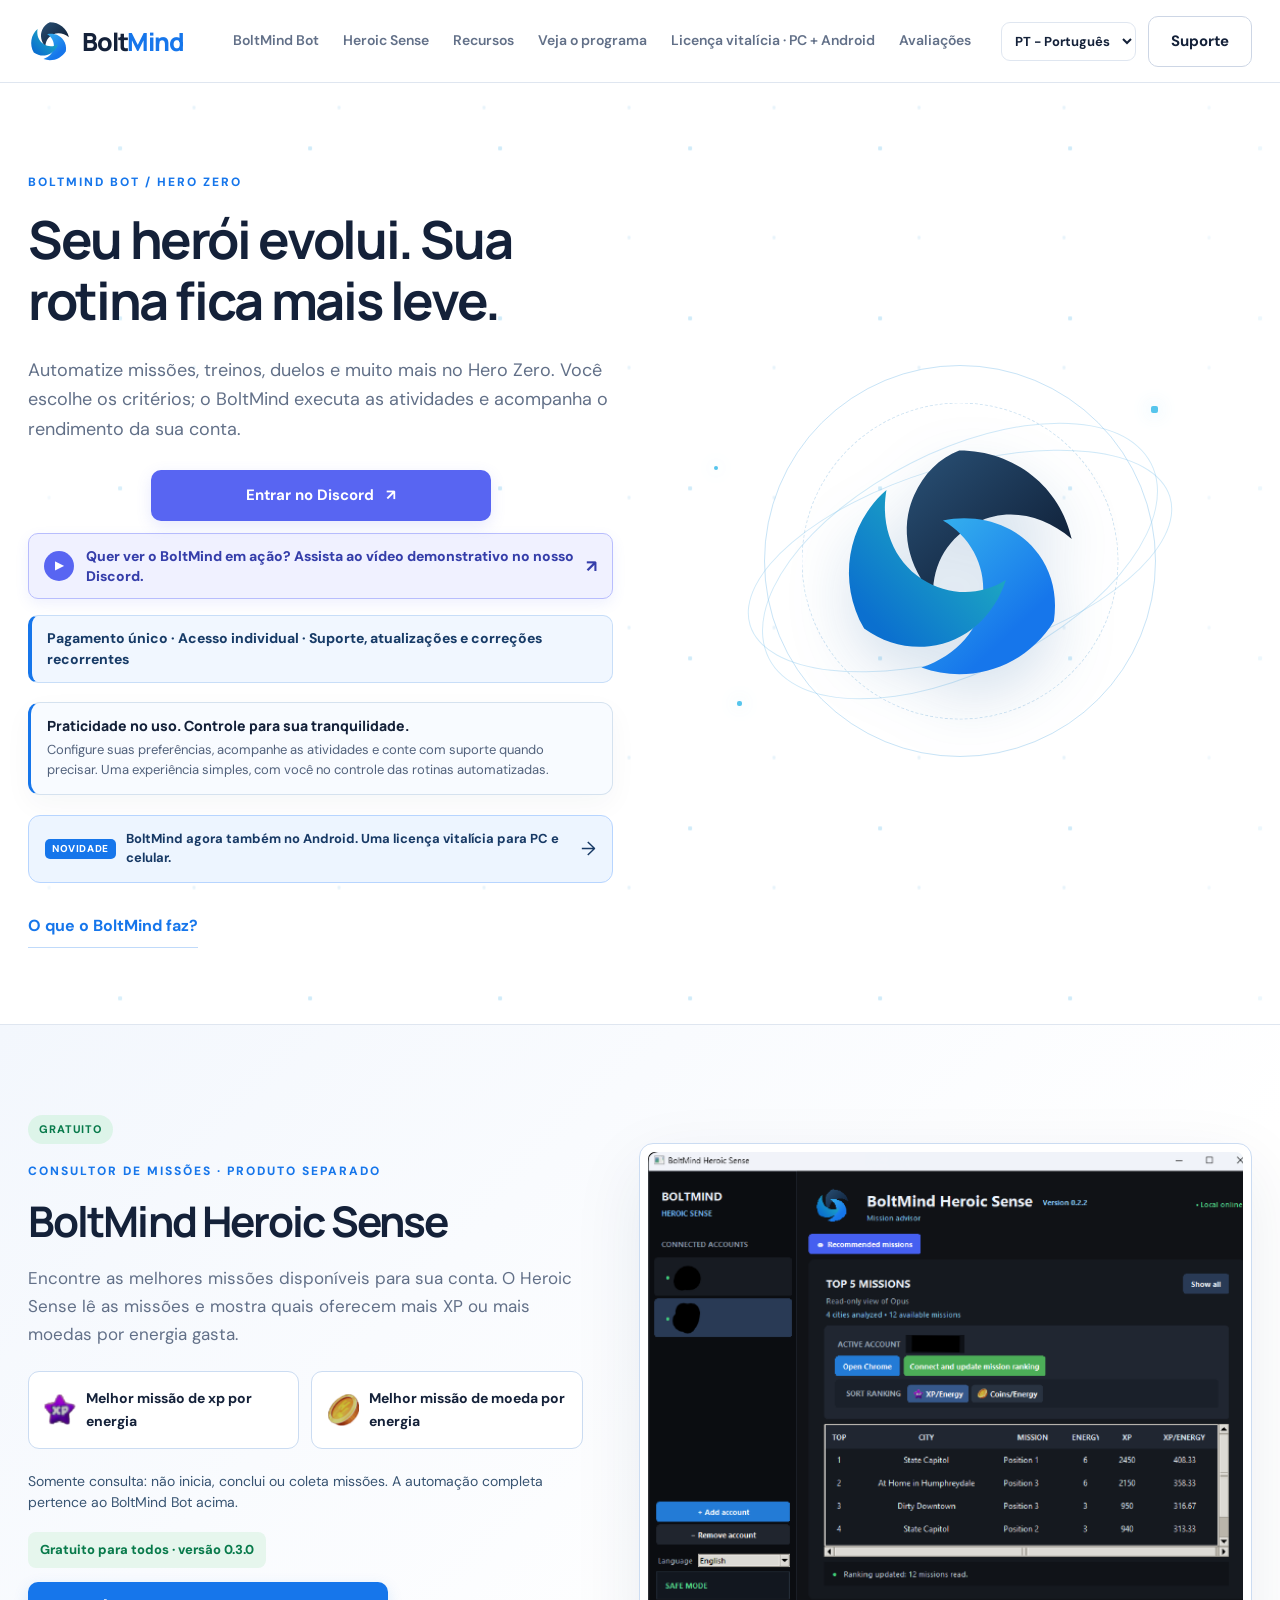
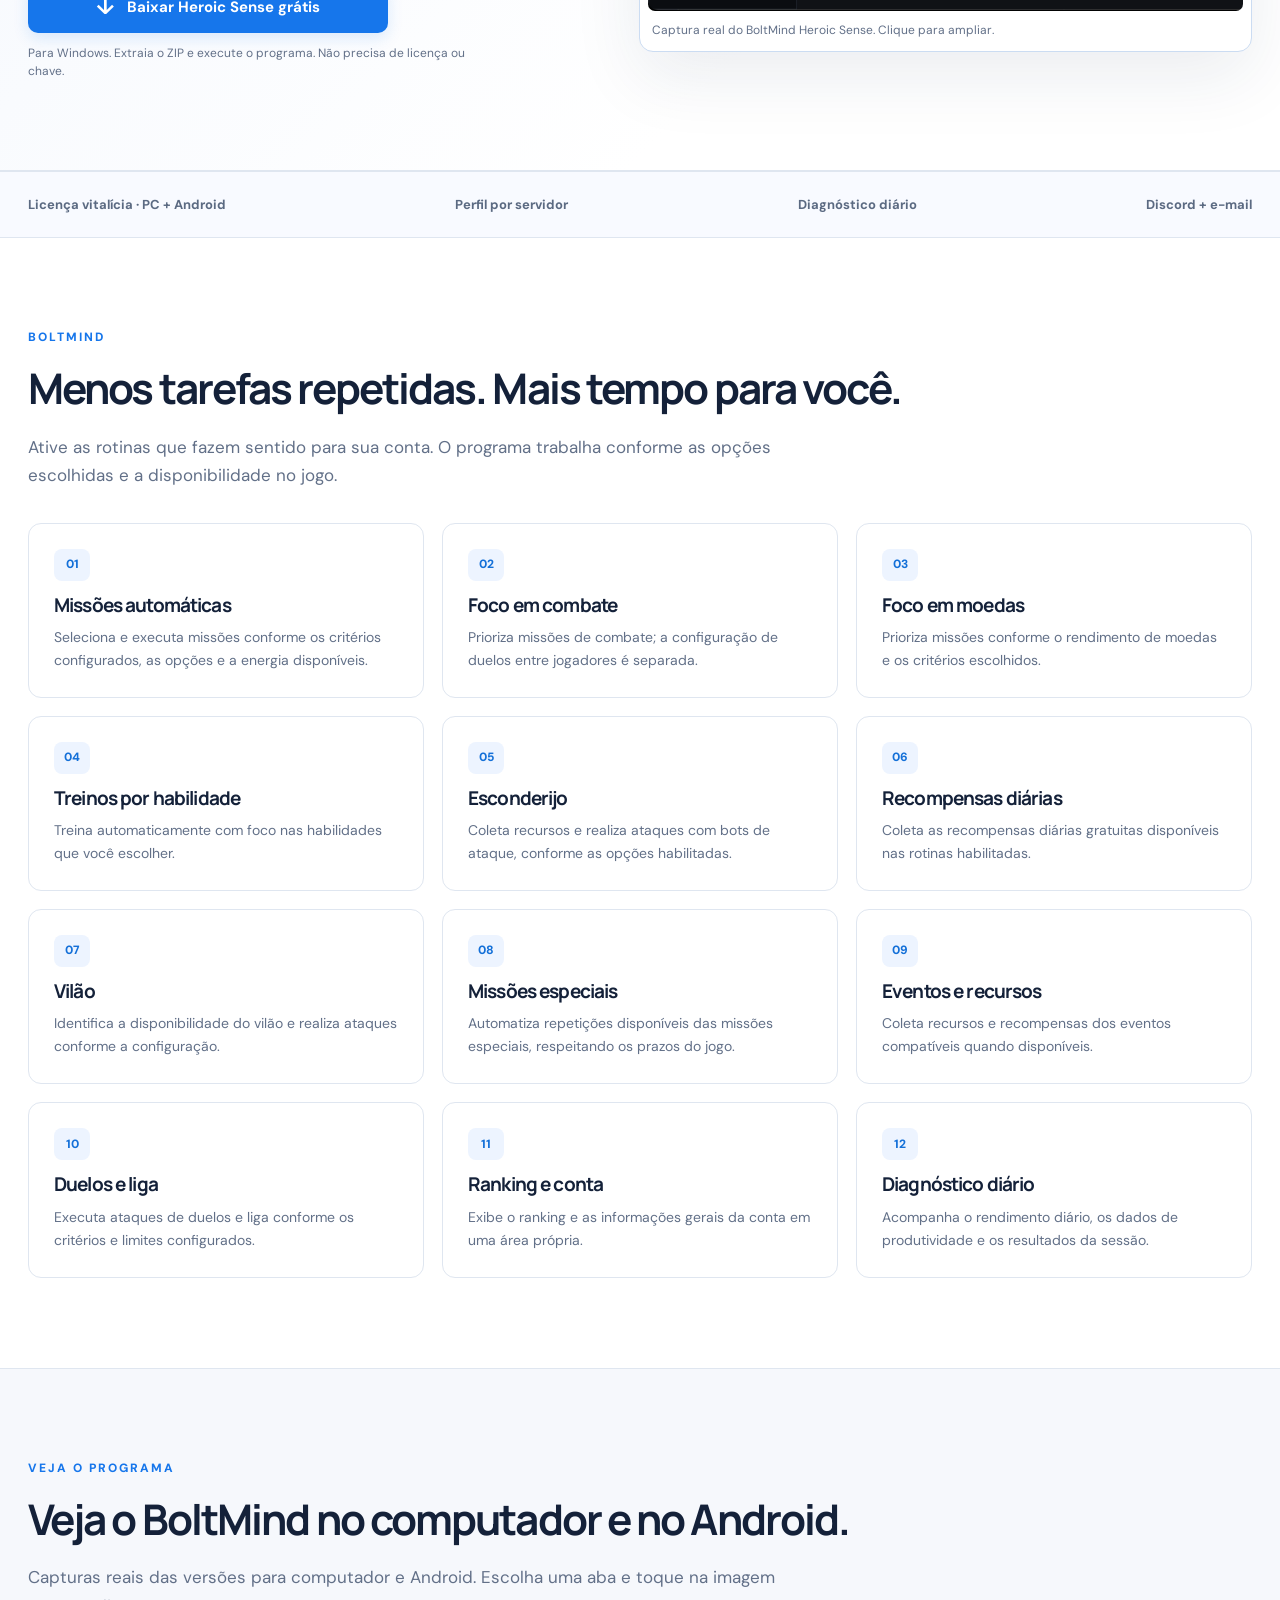
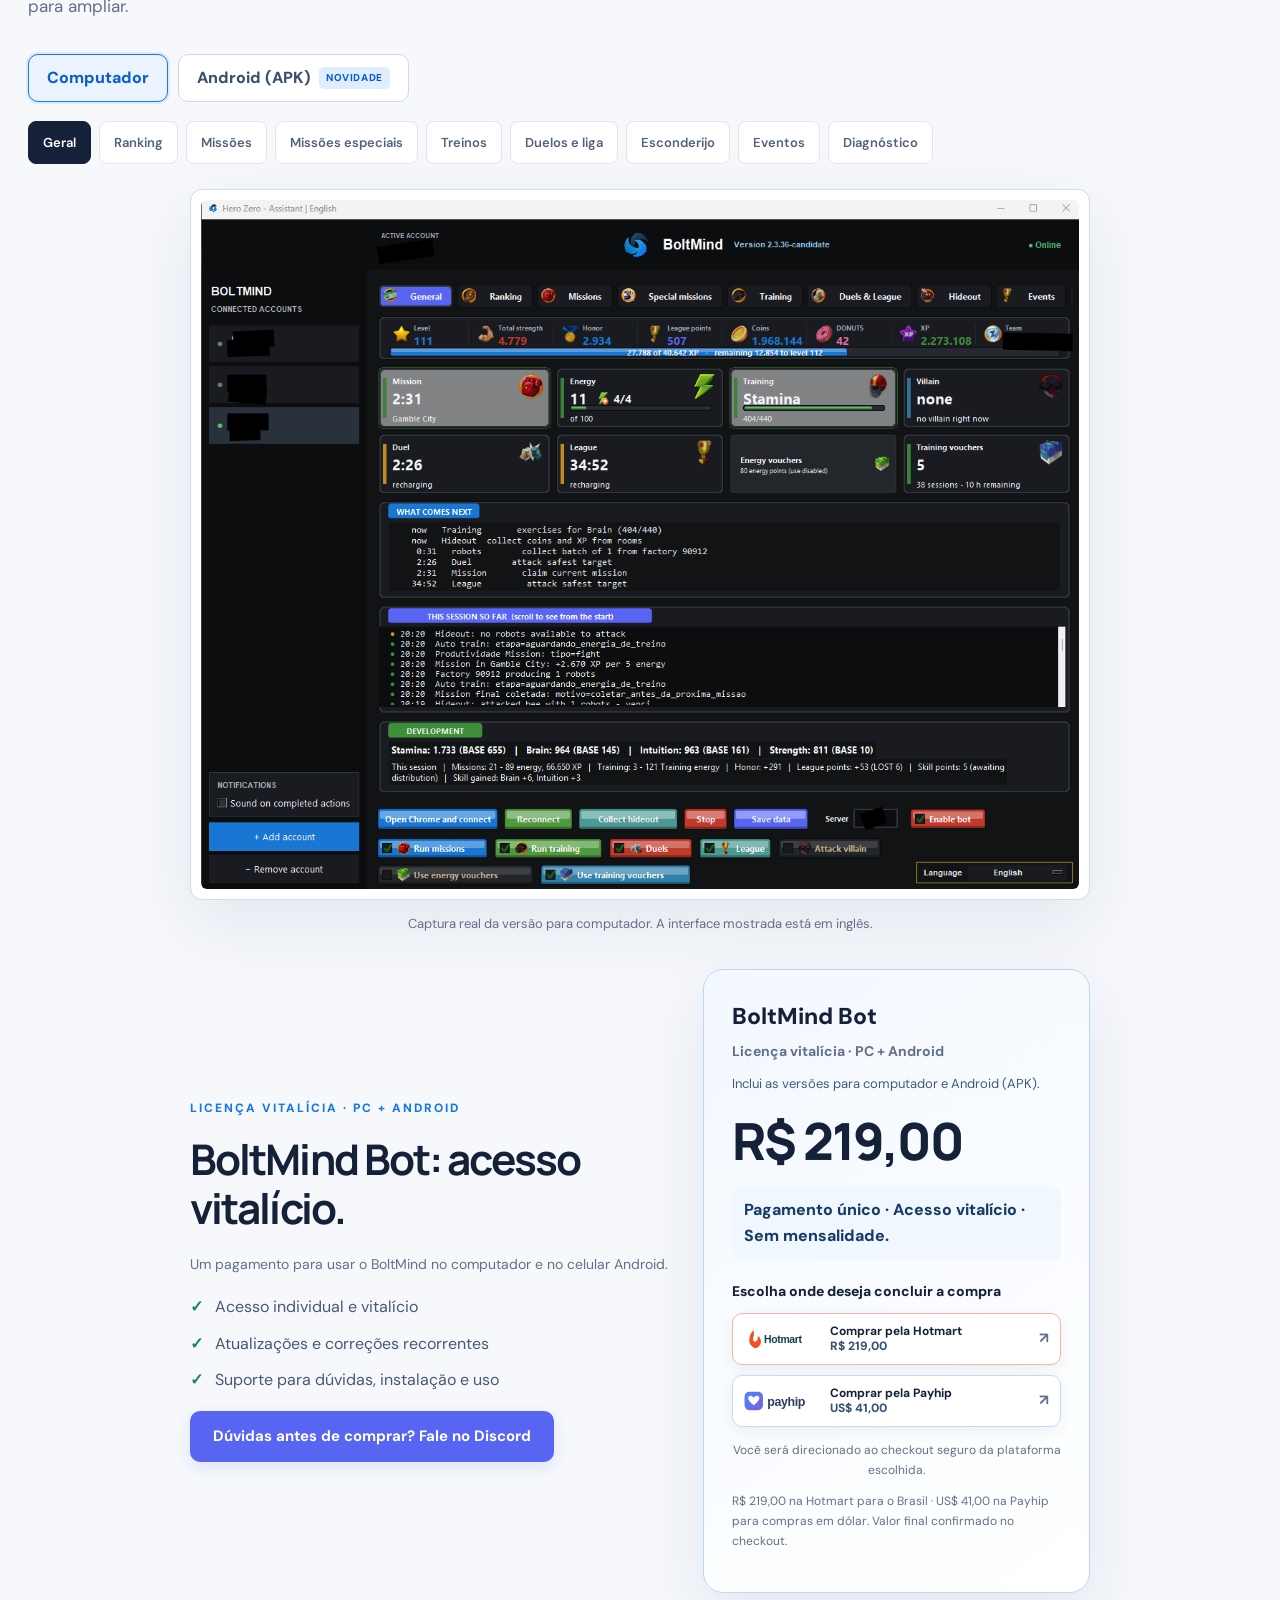
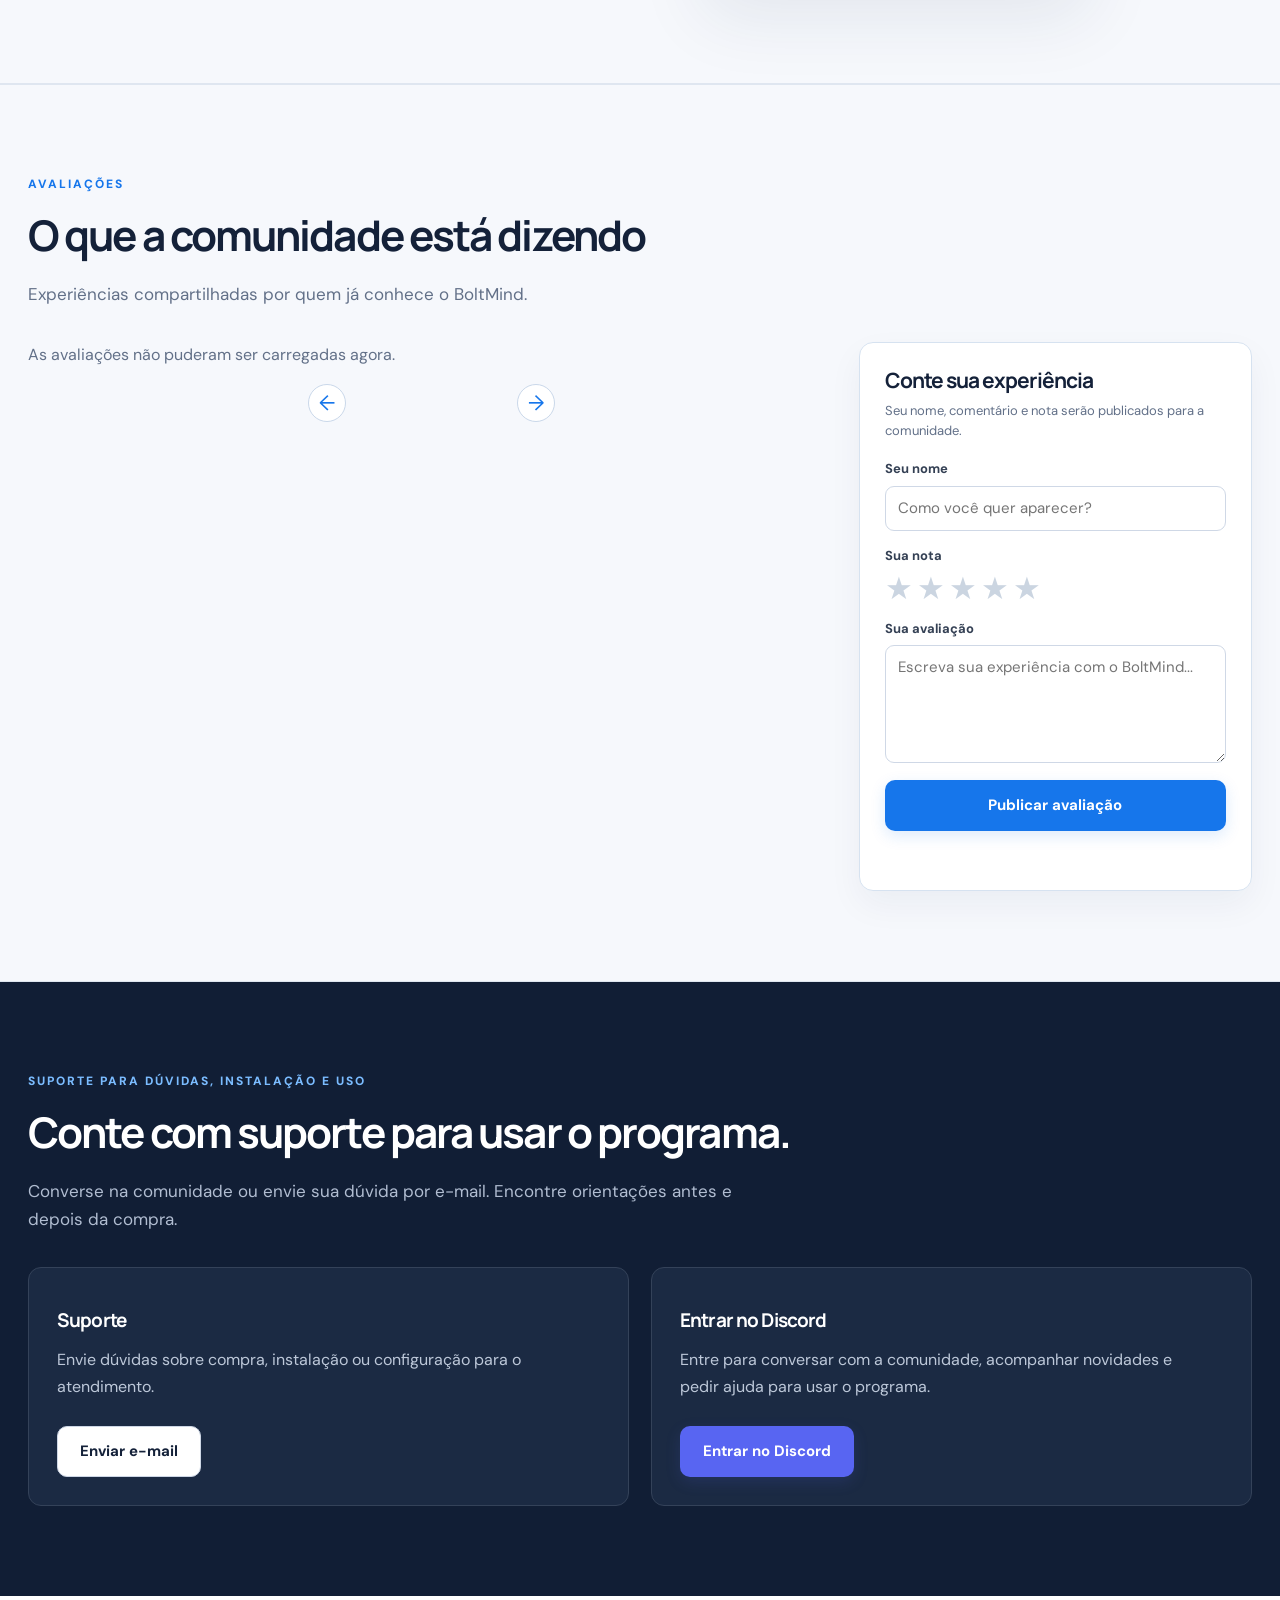
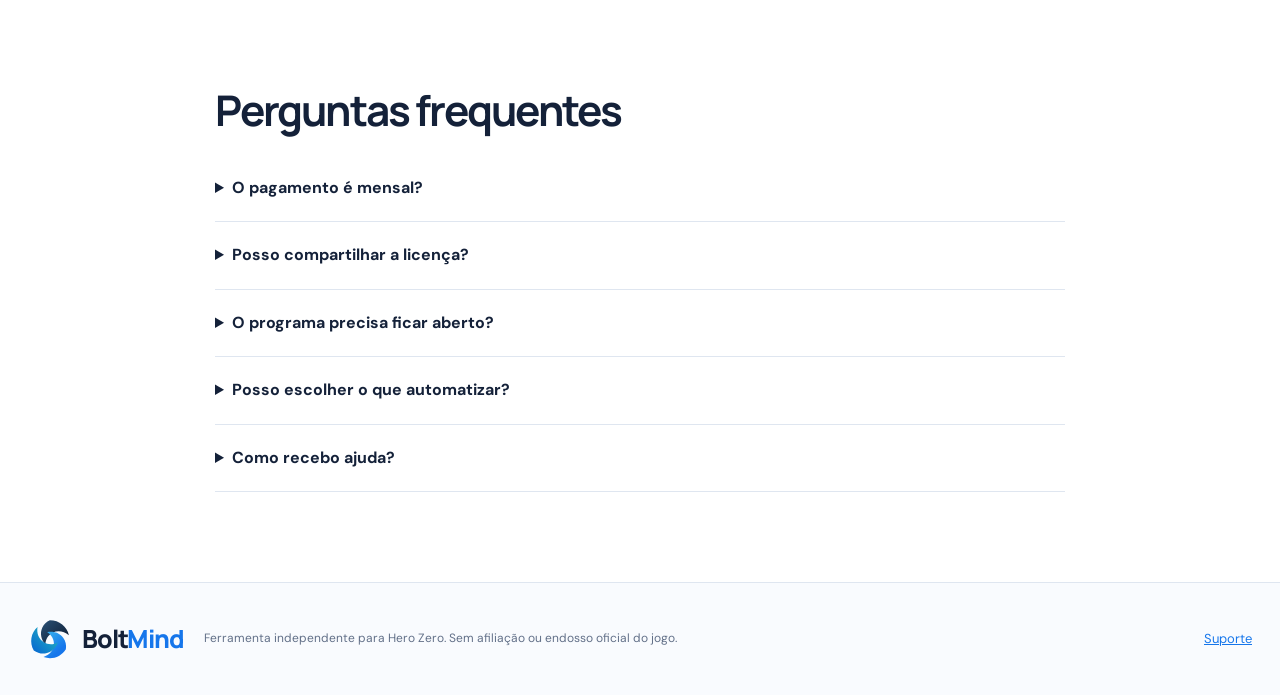
==== index.html @ 4ef383b7 "Offer Heroic Sense as a free download" ====
<!doctype html>
<html lang="pt-BR"><head><meta charset="utf-8"><meta name="viewport" content="width=device-width,initial-scale=1"><meta name="description" content="BoltMind Bot para automatizar sua rotina no Hero Zero e BoltMind Heroic Sense para consultar as melhores miss&#245;es por XP ou moedas por energia. Produtos separados."><title>BoltMind &mdash; Automa&#231;&#227;o para Hero Zero</title><link rel="icon" href="assets/boltmind.svg?v=20260926-brand8" type="image/svg+xml"><link rel="preconnect" href="https://fonts.googleapis.com"><link rel="preconnect" href="https://fonts.gstatic.com" crossorigin><link href="https://fonts.googleapis.com/css2?family=DM+Sans:wght@400;500;600;700&family=Manrope:wght@500;600;700;800&display=swap" rel="stylesheet"><link rel="stylesheet" href="styles.css?v=20261007-sensefree1"></head>
<body><header class="topbar"><div class="shell nav"><a class="brand" href="#inicio" aria-label="BoltMind"><img src="assets/boltmind.svg?v=20260926-brand8" alt=""><span class="brand-name">Bolt<strong>Mind</strong></span></a><nav class="nav-links"><a href="#inicio" data-t="botNav"></a><a href="#heroic-sense">Heroic Sense</a><a href="#recursos" data-t="features"></a><a href="#programa" data-t="preview"></a><a href="#preco" data-t="lifetime"></a><a href="#avaliacoes" data-t="reviews"></a></nav><div class="nav-actions"><label class="language"><span class="sr-only">Language</span><select id="language"><option value="pt">PT - Portugu&#234;s</option><option value="en">EN - English</option><option value="pl">PL - Polski</option><option value="el">EL - &#917;&#955;&#955;&#951;&#957;&#953;&#954;&#940;</option><option value="de">DE - Deutsch</option><option value="fr">FR - Fran&#231;ais</option></select></label><a class="button button-secondary" href="#suporte" data-t="account"></a></div></div></header>
<main id="inicio"><section class="hero shell"><div class="hero-copy"><p class="eyebrow" data-t="botEyebrow"></p><h1 data-t="title"></h1><p class="hero-lead" data-t="lead"></p><div class="hero-actions"><a class="button button-discord" href="https://discord.gg/2xdGbxEz8" target="_blank" rel="noopener"><span data-t="discord"></span><span aria-hidden="true">&#8599;</span></a></div><p class="trust-line" data-t="trust"></p><aside class="hero-assurance" aria-label="Segurança e praticidade"><div><strong data-t="assuranceTitle"></strong><p data-t="assuranceLead"></p></div></aside><a class="android-announcement" href="#programa"><span class="new-badge" data-platform="new"></span><strong data-platform="announcement"></strong><span aria-hidden="true">&#8594;</span></a><button class="text-button" id="open-features" data-t="what"></button></div><figure class="brand-stage" aria-label="BoltMind"><span class="brand-orbit orbit-one" aria-hidden="true"></span><span class="brand-orbit orbit-two" aria-hidden="true"></span><span class="brand-spark spark-one" aria-hidden="true"></span><span class="brand-spark spark-two" aria-hidden="true"></span><span class="brand-spark spark-three" aria-hidden="true"></span><img src="assets/boltmind.svg?v=20260926-brand8" alt=""></figure></section>
<section class="section heroic-section" id="heroic-sense" aria-labelledby="heroic-title"><div class="shell"><div class="heroic-layout"><div class="heroic-copy"><p class="heroic-badge" data-t="senseNew"></p><p class="eyebrow" data-t="senseType"></p><h2 id="heroic-title">BoltMind Heroic Sense</h2><p class="section-lead" data-t="senseLead"></p><div class="heroic-criteria"><div><img src="assets/sense-xp.png" alt="" width="32" height="32"><strong data-t="senseXp"></strong></div><div><img src="assets/sense-coins.png" alt="" width="32" height="32"><strong data-t="senseCoins"></strong></div></div><p class="heroic-boundary" data-t="senseBoundary"></p><p class="heroic-free" data-t="senseFreeLabel"></p><a class="button button-primary heroic-download" href="downloads/boltmind-heroic-sense-v0.3.0-free.zip" download="BoltMind Heroic Sense v0.3.0 FREE.zip"><span aria-hidden="true">&#8595;</span><span data-t="senseDownload"></span></a><p class="heroic-download-note" data-t="senseDownloadNote"></p></div><figure class="heroic-real-shot"><button class="zoom-shot" type="button"><img src="assets/heroic-sense-real.png?v=20261006" alt="BoltMind Heroic Sense" loading="lazy" width="583" height="449"></button><figcaption data-t="senseShotCaption"></figcaption></figure></div></div></section>
<section class="value-strip"><div class="shell"><span data-t="lifetime"></span><span data-t="profiles"></span><span data-t="daily"></span><span>Discord + e-mail</span></div></section>
<section class="section shell" id="recursos"><p class="eyebrow">BOLTMIND</p><h2 data-t="featuresTitle"></h2><p class="section-lead" data-t="featuresLead"></p><div class="feature-grid" id="feature-grid"></div></section>
<section class="section screenshot-section" id="programa"><div class="shell"><p class="eyebrow" data-t="preview"></p><h2 data-t="screensTitle"></h2><p class="section-lead" data-t="shotNote"></p><div class="platform-tabs" id="platform-tabs" aria-label="Plataforma"></div><div class="tab-list" id="screenshot-tabs" role="tablist"></div><button class="gallery-shot zoom-shot" type="button"><img id="gallery-image" src="assets/screenshots/desktop/geral.png?v=20260929" alt="" loading="lazy" width="1226" height="961"></button><p class="gallery-caption" id="gallery-caption"></p><div class="price-section gallery-pricing" id="preco"><div><p class="eyebrow" data-t="lifetime"></p><h2 data-t="priceTitle"></h2><p class="section-lead" data-t="priceLead"></p><ul class="benefits"><li data-t="individual"></li><li data-t="updates"></li><li data-t="support"></li></ul><a class="button button-discord" href="https://discord.gg/2xdGbxEz8" target="_blank" rel="noopener" data-t="ask"></a></div><article class="price-card"><span class="plan-name" data-t="botNav"></span><p class="plan-caption" data-t="lifetime"></p><p class="platform-lifetime" data-platform="platformLifetime"></p><strong id="price-value"></strong><p data-t="onePayment"></p><a class="button button-primary purchase" href="https://pay.hotmart.com/J107735600B?bid=1790177595394" target="_blank" rel="noopener" data-t="buy"></a><p class="payment-note" data-t="payment"></p><p class="conversion-note"></p></article></div></div></section>
<section class="section reviews-section" id="avaliacoes"><div class="shell"><p class="eyebrow" data-t="reviews"></p><h2 data-t="reviewsTitle"></h2><p class="section-lead" data-t="reviewsLead"></p><div class="review-layout"><div class="review-showcase"><div class="review-list" id="review-list" aria-live="polite"><p class="review-state" data-t="reviewsLoading"></p></div><div class="review-controls" id="review-controls" hidden><button type="button" class="review-nav" id="review-prev" aria-label="Previous review">←</button><p id="review-position" aria-live="polite"></p><button type="button" class="review-nav" id="review-next" aria-label="Next review">→</button></div></div><form class="review-form" id="review-form"><h3 id="review-form-title"></h3><p id="review-form-lead"></p><label><span id="review-name-label"></span><input id="review-name" name="name" type="text" required maxlength="80" autocomplete="nickname"></label><fieldset class="review-rating"><legend id="review-rating-label"></legend><div class="review-stars" role="radiogroup"><button type="button" data-rating="1" role="radio" aria-checked="false" aria-label="1 star">★</button><button type="button" data-rating="2" role="radio" aria-checked="false" aria-label="2 stars">★</button><button type="button" data-rating="3" role="radio" aria-checked="false" aria-label="3 stars">★</button><button type="button" data-rating="4" role="radio" aria-checked="false" aria-label="4 stars">★</button><button type="button" data-rating="5" role="radio" aria-checked="false" aria-label="5 stars">★</button></div></fieldset><label><span id="review-comment-label"></span><textarea id="review-comment" name="comment" required minlength="3" maxlength="1500"></textarea></label><button class="button button-primary" type="submit" id="review-submit"></button><p class="review-form-status" id="review-form-status" role="status" aria-live="polite"></p></form></div></div></section>
<section class="section support-section" id="suporte"><div class="shell"><p class="eyebrow" data-t="support"></p><h2 data-t="supportTitle"></h2><p class="section-lead" data-t="supportLead"></p><div class="support-cards"><article><h3 data-t="account"></h3><p data-t="accountLead"></p><button type="button" class="button button-secondary" data-open-support data-t="create"></button></article><article><h3 data-t="discord"></h3><p data-t="discordLead"></p><a class="button button-discord" href="https://discord.gg/2xdGbxEz8" target="_blank" rel="noopener" data-t="discord"></a></article></div></div></section>
<section class="section shell faq"><h2 data-t="faq"></h2><div id="faq-list"></div></section></main>
<footer><div class="shell"><a class="brand" href="#inicio" aria-label="BoltMind"><img src="assets/boltmind.svg?v=20260926-brand8" alt=""><span class="brand-name">Bolt<strong>Mind</strong></span></a><p data-t="footer"></p><a href="#suporte" data-t="account"></a></div></footer>
<dialog id="features-dialog"><button class="close-dialog" aria-label="Close" data-close>&times;</button><p class="eyebrow">BOLTMIND / HERO ZERO</p><h2 data-t="what"></h2><div id="feature-details"></div><p data-t="more"></p><a class="button button-secondary checkout-details" id="dialog-checkout-link" href="#preco"></a></dialog>
<dialog id="support-dialog" class="support-dialog"><button class="close-dialog" type="button" aria-label="Close" data-close>&times;</button><p class="eyebrow" data-t="supportFormKicker"></p><h2 data-t="supportFormTitle"></h2><p class="dialog-lead" data-t="supportFormLead"></p><p class="support-status" id="support-status" data-t="supportSent" hidden></p><form action="https://formsubmit.co/blackboltmax@gmail.com" method="POST"><input type="hidden" name="_subject" value="BoltMind - nova mensagem pelo site"><input type="hidden" name="_template" value="table"><input type="hidden" name="_captcha" value="true"><input type="hidden" name="_next" value="https://herozero-assistant.github.io/hero-zero-assistant/?support=sent#suporte"><input class="honeypot" type="text" name="_honey" tabindex="-1" autocomplete="off"><label><span data-t="supportName"></span><input name="name" type="text" required maxlength="80" autocomplete="name"></label><label><span data-t="supportEmail"></span><input name="email" type="email" required maxlength="160" autocomplete="email"></label><label><span data-t="supportTopic"></span><select name="topic" required><option value="Question" data-t="supportTopicQuestion"></option><option value="Suggestion" data-t="supportTopicSuggestion"></option><option value="Purchase" data-t="supportTopicPurchase"></option></select></label><label><span data-t="supportMessage"></span><textarea name="message" required minlength="10" maxlength="3000" data-ph="supportPlaceholder"></textarea></label><button class="button button-primary button-full" type="submit" data-t="supportSend"></button><small data-t="supportPrivacy"></small></form></dialog>
<dialog id="image-dialog"><button class="close-dialog" aria-label="Close" data-close>&times;</button><img id="zoom-image" alt=""></dialog><script src="i18n-v2.js?v=20261007-sensefree1"></script><script src="support.js?v=20260925-support1"></script><script src="features.js?v=20260925-product2"></script><script src="faq.js?v=20260926-supportprivacy1"></script><script src="reviews.js?v=20260926-final1"></script><script src="platform-copy.js?v=20261005-pricing1"></script><script src="app.js?v=20261006-gallery1"></script></body></html>
---- styles.css ----
:root{--ink:#142139;--muted:#627088;--line:#dfe6f0;--blue:#1676eb;--purple:#5865f2;--paper:#fff;--shadow:0 24px 70px #18315616}*{box-sizing:border-box}html{scroll-behavior:smooth;scroll-padding-top:95px}body{margin:0;color:var(--ink);background:#fff;font:16px/1.65 'DM Sans',Arial,sans-serif}button,select{font:inherit}a{color:var(--blue)}button,a{touch-action:manipulation}button{cursor:pointer}.shell{width:min(1240px,calc(100% - 56px));margin:auto}.topbar{position:sticky;top:0;z-index:5;background:#fffffff2;backdrop-filter:blur(15px);border-bottom:1px solid var(--line)}.nav{display:flex;align-items:center;min-height:82px;gap:30px}.brand{display:inline-flex;align-items:center;gap:10px;color:var(--ink);font:800 25px Manrope,sans-serif;text-decoration:none;letter-spacing:-1.15px}.brand img{width:44px;height:44px}.brand-name{display:inline-flex;align-items:baseline}.brand-name strong{color:var(--blue);font:inherit}.nav-links{display:flex;gap:24px;margin-left:auto}.nav-links a{color:var(--muted);text-decoration:none;font-size:14px;font-weight:600}.nav-actions{display:flex;align-items:center;gap:12px}.language select{max-width:160px;border:1px solid var(--line);border-radius:9px;background:#fff;padding:9px;font-size:13px;font-weight:700;color:var(--ink)}.button{display:inline-flex;gap:12px;align-items:center;justify-content:center;min-height:50px;padding:14px 22px;border:1px solid transparent;border-radius:10px;font-size:15px;font-weight:700;line-height:1.4;text-decoration:none;transition:background .18s,box-shadow .18s}.button-primary{background:var(--blue);color:#fff;box-shadow:0 5px 15px #1676eb25}.button-primary:hover{background:#095bca;box-shadow:0 7px 24px #1676eb40}.button-discord{background:var(--purple);color:#fff;box-shadow:0 5px 15px #5865f225}.button-discord:hover{background:#4650c5}.button-secondary{border-color:#cdd6e5;color:var(--ink);background:white}.button-secondary:hover{background:#f3f6fb}.hero{display:grid;grid-template-columns:1fr 1fr;gap:54px;align-items:center;padding:90px 0 76px}.eyebrow{margin:0 0 16px;color:var(--blue);font-size:12px;font-weight:800;letter-spacing:2px;text-transform:uppercase}h1,h2,h3{font-family:Manrope,sans-serif;letter-spacing:-.045em;line-height:1.16}h1{font-size:clamp(38px,4.1vw,61px);margin:0;max-width:650px}h2{font-size:clamp(30px,3.3vw,44px);margin:0 0 20px}h3{font-size:19px;margin:13px 0 10px}.hero-lead{font-size:18px;color:var(--muted);margin:25px 0;max-width:610px}.hero-actions{display:flex;flex-wrap:wrap;gap:12px}.trust-line{font-size:13px;font-weight:600;color:#41604f;margin:18px 0 6px}.conversion-note{color:var(--muted);font-size:12px;max-width:530px}.text-button{background:none;border:0;border-bottom:1px solid #1676eb45;padding:8px 0;color:var(--blue);font-weight:700;margin-top:14px}.text-button:hover{border-color:var(--blue)}.product-shot{margin:0;background:#f0f4fa;border:1px solid #dce5f1;border-radius:16px;padding:13px;box-shadow:var(--shadow)}.window-label{display:flex;align-items:center;justify-content:space-between;gap:10px;font-size:11px;font-weight:700;color:#687995;padding:2px 2px 12px}.window-dots{font-size:12px;color:#a4b2c9;letter-spacing:3px}.zoom-shot{display:block;width:100%;padding:0;background:transparent;border:0;cursor:zoom-in}.zoom-shot img{display:block;width:100%;height:auto;border-radius:6px}.product-shot figcaption{font-size:11px;line-height:1.5;color:var(--muted);padding:12px 4px 0}.value-strip{border-top:1px solid var(--line);border-bottom:1px solid var(--line);background:#f8faff}.value-strip .shell{display:flex;gap:20px;justify-content:space-between;padding:22px 0;font-size:13px;font-weight:700;color:#5b6a82}.section{padding:90px 0}.section-lead{color:var(--muted);max-width:760px;font-size:17px;margin:0 0 34px}.feature-grid{display:grid;grid-template-columns:repeat(3,1fr);gap:18px}.feature{padding:25px;border:1px solid var(--line);border-radius:13px;background:white}.feature-number{display:inline-flex;background:#edf4ff;color:#1470d8;border-radius:8px;min-width:36px;height:32px;align-items:center;justify-content:center;font-size:12px;font-weight:800}.feature p{margin:0;color:var(--muted);font-size:14px}.screenshot-section{background:#f6f8fc;border-block:1px solid var(--line)}.tab-list{display:flex;gap:8px;flex-wrap:wrap;margin-bottom:25px}.tab-list button{background:white;color:#52627c;border:1px solid var(--line);border-radius:8px;padding:10px 14px;font-size:13px;font-weight:600}.tab-list [aria-selected=true]{background:var(--ink);color:white;border-color:var(--ink)}.gallery-shot{max-width:900px;margin:auto;border:1px solid #d1dbe9;border-radius:12px;padding:10px;background:white;box-shadow:var(--shadow)}.price-section{display:grid;grid-template-columns:1fr .8fr;gap:100px;align-items:center}.benefits{list-style:none;padding:0;margin:25px 0}.benefits li{margin:10px 0;color:#475972}.benefits li:before{content:'\2713';color:#16865d;font-weight:700;margin-right:12px}.price-card{padding:36px;border:1px solid #b8d6ff;border-radius:20px;background:linear-gradient(145deg,#f3f8ff,#fff);box-shadow:var(--shadow)}.plan-name{font-weight:800;font-size:23px}.plan-caption{color:var(--blue);margin:4px 0 22px;font-size:14px;font-weight:700}#price-value{display:block;font:800 clamp(38px,4vw,55px)/1.2 Manrope,sans-serif;letter-spacing:-2px}.price-card>p{color:var(--muted)}.price-card .purchase{width:100%;margin:12px 0}.price-card .payment-note{font-size:12px;text-align:center}.support-section{background:#111e35;color:white}.support-section .eyebrow{color:#7bbcff}.support-section .section-lead{color:#b1bdd1}.support-cards{display:grid;grid-template-columns:1fr 1fr;gap:22px}.support-cards article{padding:28px;border:1px solid #344259;background:#1b2a43;border-radius:13px}.support-cards p{color:#bdc8d9;max-width:500px}.support-cards .button{margin-top:10px}.faq{max-width:850px}.faq details{border-bottom:1px solid var(--line);padding:20px 0}.faq summary{font-weight:700;cursor:pointer}.faq details p{color:var(--muted)}footer{border-top:1px solid var(--line);padding:34px 0;background:#f9fbfe}footer .shell{display:flex;align-items:center;flex-wrap:wrap;gap:20px}footer p{flex:1;min-width:200px;color:var(--muted);font-size:12px}footer a:not(.brand){font-size:13px}dialog{border:1px solid var(--line);border-radius:18px;padding:40px;width:min(950px,calc(100% - 30px));max-height:88vh;overflow:auto;color:var(--ink)}dialog::backdrop{background:#091326b8;backdrop-filter:blur(5px)}.close-dialog{position:sticky;top:0;display:block;margin:-18px -16px 0 auto;z-index:1;border:1px solid var(--line);background:white;color:var(--ink);border-radius:50%;width:36px;height:36px;font-size:24px;line-height:1}#feature-details{display:grid;grid-template-columns:1fr 1fr;gap:12px}#features-dialog h2{margin-top:16px}#image-dialog{width:min(1300px,calc(100% - 24px));padding:16px;background:#fff}#image-dialog .close-dialog{margin:0 0 12px auto}#zoom-image{width:100%;height:auto;display:block}.sr-only{position:absolute;width:1px;height:1px;padding:0;margin:-1px;overflow:hidden;clip:rect(0,0,0,0);white-space:nowrap;border:0}:focus-visible{outline:3px solid #ffae37;outline-offset:4px}@media(max-width:1000px){.nav-links{display:none}.nav-actions{margin-left:auto}.hero{gap:28px;padding-top:60px}.hero-actions{flex-direction:column}.feature-grid{grid-template-columns:repeat(2,1fr)}.price-section{gap:40px}}@media(max-width:720px){.shell{width:calc(100% - 32px)}.nav{min-height:72px;gap:10px}.brand{font-size:21px}.brand img{width:35px;height:35px}.nav-actions>.button{display:none}.language select{max-width:145px;padding:9px 5px}.hero{grid-template-columns:1fr;padding:52px 0;gap:36px}h1{font-size:43px}.hero-actions{flex-direction:column}.hero-actions .button{width:100%;min-height:54px}.value-strip .shell{display:grid;grid-template-columns:1fr 1fr;font-size:11px;gap:14px}.section{padding:60px 0}.feature-grid,.price-section,.support-cards{grid-template-columns:1fr}.price-section{gap:24px}.price-card{padding:26px}.tab-list{gap:6px}.tab-list button{font-size:12px;padding:8px 10px}#feature-details{grid-template-columns:1fr}dialog{padding:28px 20px}.close-dialog{margin:-12px -7px 0 auto}.feature{padding:22px}footer .shell{align-items:flex-start;flex-direction:column;gap:12px}footer p{margin:0}}@media(prefers-reduced-motion:reduce){html{scroll-behavior:auto}.button{transition:none}}
.support-dialog{width:min(610px,calc(100% - 30px));background:#fff}.support-dialog h2{margin:0 0 10px}.support-dialog .dialog-lead{margin:0 0 24px;color:var(--muted)}.support-dialog form{display:grid;gap:15px}.support-dialog label{display:grid;gap:6px;color:#344054;font-size:13px;font-weight:700}.support-dialog input,.support-dialog select,.support-dialog textarea{width:100%;border:1px solid #cfd8e6;border-radius:9px;background:#fff;color:var(--ink);padding:12px 13px;font:400 15px/1.45 'DM Sans',Arial,sans-serif}.support-dialog textarea{min-height:135px;resize:vertical}.support-dialog input:focus,.support-dialog select:focus,.support-dialog textarea:focus{outline:3px solid #d9eaff;border-color:var(--blue)}.button-full{width:100%}.support-dialog small{color:var(--muted);line-height:1.45}.honeypot{position:absolute!important;left:-10000px!important;width:1px!important;height:1px!important;overflow:hidden!important}
.support-status{margin:0 0 18px;padding:12px 14px;border:1px solid #a6e1c4;border-radius:9px;background:#ecfdf3;color:#067647;font-size:14px;font-weight:700}

.reviews-section{background:#f6f8fc;border-block:1px solid var(--line)}.review-list{display:grid;grid-template-columns:repeat(3,1fr);gap:16px}.review-card{min-height:174px;padding:23px;border:1px solid #dce5f1;border-radius:14px;background:#fff;box-shadow:0 12px 30px #1831560a}.review-card-head{display:flex;align-items:center;justify-content:space-between;gap:12px}.review-card strong{font-family:Manrope,sans-serif;font-size:15px}.review-stars-display{color:#e99b21;font-size:16px;letter-spacing:1px;white-space:nowrap}.review-card p{margin:16px 0 0;color:#52627c;font-size:14px;line-height:1.65}.review-state{grid-column:1/-1;margin:0;color:var(--muted)}@media(max-width:1000px){.review-list{grid-template-columns:repeat(2,1fr)}}@media(max-width:720px){.review-list{grid-template-columns:1fr}.review-card{min-height:0}}
.review-layout{display:grid;grid-template-columns:minmax(0,1.6fr) minmax(290px,.78fr);gap:24px;align-items:start}.review-form{position:sticky;top:104px;display:grid;gap:14px;padding:25px;border:1px solid #d6e2f0;border-radius:14px;background:#fff;box-shadow:0 14px 34px #1831560d}.review-form h3{margin:0;font-size:21px}.review-form>p{margin:-5px 0 3px;color:var(--muted);font-size:13px;line-height:1.55}.review-form label{display:grid;gap:6px;color:#344054;font-size:13px;font-weight:700}.review-form input,.review-form textarea{width:100%;border:1px solid #cfd8e6;border-radius:9px;background:#fff;color:var(--ink);padding:11px 12px;font:400 15px/1.45 'DM Sans',Arial,sans-serif}.review-form textarea{min-height:118px;resize:vertical}.review-form input:focus,.review-form textarea:focus{outline:3px solid #d9eaff;border-color:var(--blue)}.review-rating{margin:0;padding:0;border:0}.review-rating legend{padding:0;color:#344054;font-size:13px;font-weight:700}.review-stars{display:flex;gap:4px;margin-top:6px}.review-stars button{padding:0;border:0;background:transparent;color:#cbd5e1;font-size:31px;line-height:1;cursor:pointer;transition:color .15s,transform .15s}.review-stars button:hover,.review-stars button.active{color:#f3a31b;transform:translateY(-1px)}.review-form .button{width:100%;margin-top:3px}.review-form-status{min-height:20px!important;margin:0!important;font-size:13px!important;font-weight:700}.review-form-status.error{color:#b42318}.review-form-status.success{color:#087443}@media(max-width:1000px){.review-layout{grid-template-columns:1fr}.review-form{position:static}.review-list{grid-template-columns:repeat(2,1fr)}}@media(max-width:720px){.review-list{grid-template-columns:1fr}}
.review-showcase{min-width:0}.review-showcase .review-list{display:block}.review-showcase .review-card{min-height:250px;animation:reviewEnter .32s ease both}.review-controls{display:flex;align-items:center;justify-content:center;gap:13px;margin:16px 0 0}.review-controls p{min-width:145px;margin:0;text-align:center;color:#627088;font-size:13px;font-weight:700}.review-nav{display:grid;place-items:center;width:38px;height:38px;padding:0;border:1px solid #cad8ea;border-radius:50%;background:#fff;color:#1676eb;font-size:21px;line-height:1;transition:background .16s,color .16s,transform .16s}.review-nav:hover{background:#1676eb;color:#fff;transform:translateY(-1px)}@keyframes reviewEnter{from{opacity:0;transform:translateY(7px)}to{opacity:1;transform:translateY(0)}}@media(max-width:720px){.review-showcase .review-card{min-height:0}.review-controls p{min-width:126px}}@media(prefers-reduced-motion:reduce){.review-showcase .review-card{animation:none}}
.hero-assurance{display:flex;gap:12px;align-items:flex-start;max-width:590px;margin:19px 0 2px;padding:14px 16px;border:1px solid #bfe2fb;border-radius:12px;background:linear-gradient(110deg,#f1f8ff,#f9fcff)}.assurance-icon{display:grid;place-items:center;flex:0 0 28px;width:28px;height:28px;margin-top:1px;border-radius:50%;background:#1676eb;color:#fff;font-size:16px;font-weight:800;box-shadow:0 4px 10px #1676eb35}.hero-assurance strong{display:block;font:800 14px/1.35 Manrope,sans-serif;color:#142139}.hero-assurance p{margin:4px 0 0;color:#52627c;font-size:13px;line-height:1.55}@media(max-width:720px){.hero-assurance{padding:14px}.hero-assurance strong{font-size:13px}}
.brand-stage{position:relative;isolation:isolate;display:grid;place-items:center;min-height:500px;margin:0;overflow:hidden;border:1px solid #dce5f1;border-radius:20px;background:radial-gradient(circle at 50% 50%,#fff 0 23%,#f2f7ff 56%,#eaf2ff 100%);box-shadow:var(--shadow)}.brand-stage:before,.brand-stage:after{position:absolute;z-index:-1;border:1px solid #bcd8fa;border-radius:50%;content:""}.brand-stage:before{width:390px;height:390px}.brand-stage:after{width:570px;height:570px;border-color:#d6e7fc}.brand-stage-ring{position:absolute;width:260px;height:260px;border:1px dashed #a8cdf8;border-radius:50%}.brand-stage img{width:min(43vw,205px);height:auto;filter:drop-shadow(0 17px 22px #155cc135)}.brand-stage figcaption{display:flex;align-items:baseline;margin-top:19px;color:#142139;font:800 clamp(34px,4vw,49px)/1 Manrope,sans-serif;letter-spacing:-2.7px}.brand-stage figcaption strong{color:#1676eb;font:inherit}@media(max-width:1000px){.brand-stage{min-height:390px}.brand-stage:before{width:310px;height:310px}.brand-stage:after{width:440px;height:440px}.brand-stage-ring{width:210px;height:210px}.brand-stage img{width:160px}}@media(max-width:720px){.brand-stage{min-height:320px}.brand-stage img{width:138px}.brand-stage figcaption{font-size:38px}.brand-stage:after{width:370px;height:370px}}
/* Final layout for the brand presentation and compact navigation. */
.brand-stage{display:flex;flex-direction:column;justify-content:center;align-items:center;gap:20px;padding:40px 24px}.brand-stage figcaption{margin:0;position:relative}.brand-stage-ring{pointer-events:none;top:50%;left:50%;transform:translate(-50%,-50%);z-index:-1}.brand-stage:before,.brand-stage:after{top:50%;left:50%;transform:translate(-50%,-50%)}
.review-card{min-width:0;overflow-wrap:anywhere}.review-card-head{flex-wrap:wrap}
@media(max-width:1100px){.nav{flex-wrap:wrap;padding-block:12px;gap:12px}.nav-links{display:flex;order:3;width:100%;margin:0;gap:20px;overflow-x:auto;padding:4px 0}.nav-links a{white-space:nowrap;flex-shrink:0}.nav-actions{margin-left:auto}}

/* Open, animated hero mark inspired by circular motion. */
.hero{position:relative}.hero:before{position:absolute;inset:18px -8vw;z-index:-2;content:"";background-image:radial-gradient(circle,#7bc9f0 0 2px,transparent 2.5px),radial-gradient(circle,#bddff4 0 1.5px,transparent 2px);background-position:8% 18%,83% 26%;background-size:190px 170px,145px 130px;opacity:.34;mask-image:linear-gradient(90deg,transparent,#000 16%,#000 84%,transparent)}
.hero-assurance{gap:0;border-color:#d5e2ef;border-left:3px solid #1676eb;background:#f8fbff;box-shadow:0 10px 28px #1732570a}.assurance-icon{display:none!important}
.brand-stage{position:relative;display:grid;place-items:center;min-height:500px;padding:20px;overflow:visible;border:0;border-radius:0;background:none;box-shadow:none}.brand-stage:before,.brand-stage:after{top:50%;left:50%;z-index:-1;content:"";border-radius:50%;transform:translate(-50%,-50%)}.brand-stage:before{width:390px;height:390px;border:1px solid #8fc8ee80;animation:orbitDrift 13s linear infinite}.brand-stage:after{width:315px;height:315px;border:1px dashed #8fbfe270;animation:orbitDriftReverse 10s linear infinite}.brand-stage img{position:relative;z-index:2;width:min(31vw,260px);height:auto;filter:drop-shadow(0 24px 30px #0e53992c);animation:brandFloat 5.4s ease-in-out infinite}.brand-orbit{position:absolute;top:50%;left:50%;z-index:0;border:1px solid #83c5ec60;border-radius:50%;transform:translate(-50%,-50%) rotate(-17deg)}.orbit-one{width:440px;height:190px;animation:orbitTilt 15s linear infinite}.orbit-two{width:220px;height:430px;transform:translate(-50%,-50%) rotate(63deg);animation:orbitTiltReverse 18s linear infinite}.brand-spark{position:absolute;width:7px;height:7px;border-radius:2px;background:#56c5ec;box-shadow:0 0 18px #56c5ec75;animation:sparkFloat 4.8s ease-in-out infinite}.spark-one{top:19%;right:16%}.spark-two{bottom:21%;left:12%;width:5px;height:5px;animation-delay:-1.7s}.spark-three{top:31%;left:8%;width:4px;height:4px;animation-delay:-3.2s}
@keyframes brandFloat{0%,100%{transform:translateY(0) rotate(-1deg)}50%{transform:translateY(-16px) rotate(1.5deg)}}@keyframes orbitDrift{to{transform:translate(-50%,-50%) rotate(360deg)}}@keyframes orbitDriftReverse{to{transform:translate(-50%,-50%) rotate(-360deg)}}@keyframes orbitTilt{to{transform:translate(-50%,-50%) rotate(343deg)}}@keyframes orbitTiltReverse{to{transform:translate(-50%,-50%) rotate(-297deg)}}@keyframes sparkFloat{0%,100%{transform:translateY(0);opacity:.35}50%{transform:translateY(-18px);opacity:1}}
@media(max-width:1000px){.brand-stage{min-height:390px}.brand-stage img{width:200px}.brand-stage:before{width:310px;height:310px}.brand-stage:after{width:245px;height:245px}.orbit-one{width:350px}.orbit-two{height:340px}}
@media(max-width:720px){.brand-stage{min-height:330px}.brand-stage img{width:170px}.brand-stage:before{width:270px;height:270px}.brand-stage:after{width:210px;height:210px}.orbit-one{width:300px;height:140px}.orbit-two{width:150px;height:300px}}
@media(prefers-reduced-motion:reduce){.brand-stage img,.brand-stage:before,.brand-stage:after,.brand-orbit,.brand-spark{animation:none}}

/* Clear checkout choices, each linked directly to its own platform. */
.checkout-link{min-height:52px;padding:10px 15px;border:1px solid #cdd8e6;background:#fff;color:#142139;box-shadow:0 5px 15px #18315610}.checkout-link:hover{background:#f7faff;box-shadow:0 8px 22px #1831561b}.checkout-link img{display:block;width:auto;height:25px;max-width:104px}.checkout-link-text{font-size:14px;white-space:nowrap}.checkout-arrow{margin-left:1px;color:#607088;font-size:15px}.checkout-hotmart{border-color:#f7b59d}.checkout-hotmart:hover{background:#fff8f5}.checkout-payhip{border-color:#c9d6ff}.checkout-payhip:hover{background:#f7f9ff}.hero-actions{display:grid;grid-template-columns:repeat(2,minmax(0,1fr));gap:12px;max-width:592px}.hero-actions .checkout-link{width:100%;min-width:0}.hero-actions .button-discord{grid-column:1/-1;width:calc(50% - 6px);justify-self:center}.price-card .checkout-choice{display:grid;gap:10px;margin:20px 0 12px}.checkout-heading{margin:0!important;color:#142139!important;font-weight:800;font-size:14px;text-align:left}.price-card .checkout-link{width:100%;justify-content:flex-start}.price-card .checkout-arrow{margin-left:auto}.price-card .payment-note{margin-top:14px}.checkout-details{margin-top:8px}.checkout-details:hover{color:#095bca}@media(max-width:720px){.hero-actions{grid-template-columns:1fr}.hero-actions .button-discord{grid-column:auto;width:100%;justify-self:stretch}.checkout-link{justify-content:flex-start}.checkout-link .checkout-arrow{margin-left:auto}}

/* Current desktop and Android product previews. */
.android-announcement{display:flex;align-items:center;gap:10px;max-width:590px;margin:20px 0 8px;padding:14px 16px;border:1px solid #b7d5ff;border-radius:12px;background:#edf5ff;color:#173965;text-decoration:none;font-size:13px;line-height:1.45}
.android-announcement strong{font-weight:700}.android-announcement>span:last-child{margin-left:auto;font-size:19px}
.new-badge{display:inline-flex;align-items:center;justify-content:center;flex:none;padding:3px 7px;border-radius:5px;background:#e0edff;color:#075dcb;font-size:10px;font-weight:800;letter-spacing:.06em}
.android-announcement .new-badge{background:#1676eb;color:white}
.platform-tabs{display:flex;flex-wrap:wrap;gap:10px;margin:0 0 19px}
.platform-tabs button{display:inline-flex;align-items:center;gap:8px;min-height:48px;padding:10px 18px;border:1px solid #cdd9e9;border-radius:10px;background:#fff;color:#39516f;font-weight:800}
.platform-tabs button[aria-pressed=true]{border-color:#1676eb;background:#eaf3ff;color:#0d5fc7;box-shadow:0 0 0 2px #1676eb1c}
.platform-tabs button:hover{border-color:#1676eb}
.gallery-caption{max-width:900px;margin:13px auto 0;color:var(--muted);font-size:13px;text-align:center}
.platform-lifetime{margin:-12px 0 15px!important;font-size:13px;color:#425a7a!important}
.checkout-link{gap:8px;padding:9px 11px}
.checkout-link img{height:22px;max-width:78px;flex:none}
.checkout-link-copy{display:flex;flex:1;flex-direction:column;min-width:0;line-height:1.25}
.checkout-link .checkout-link-text{font-size:12px;white-space:normal}
.checkout-link .checkout-price{color:#355274;font-size:12px;font-weight:800;white-space:nowrap}
.checkout-link .checkout-arrow{margin-left:0;flex:none}
.price-card .checkout-link .checkout-arrow{margin-left:0}
.trust-line{max-width:592px;margin:16px 0 8px;padding:12px 15px;border:1px solid #c8def8;border-left:4px solid var(--blue);border-radius:10px;background:#f1f7ff;color:#173b67;font-size:14px;font-weight:750;line-height:1.5}
.price-card [data-t="onePayment"]{padding:10px 12px;border-radius:9px;background:#f1f7ff;color:#173b67;font-weight:800}
.discord-video-link{display:flex;align-items:center;gap:12px;max-width:592px;margin:12px 0 0;padding:12px 15px;border:1px solid #b8bdfd;border-radius:10px;background:#f0f1ff;color:#353eaa;font-size:14px;font-weight:800;line-height:1.45;text-decoration:none;box-shadow:0 5px 14px #5865f218}
.discord-video-link:before{content:'▶';display:grid;place-items:center;flex:none;width:30px;height:30px;border-radius:50%;background:#5865f2;color:white;font-size:11px}
.discord-video-link:after{content:'↗';margin-left:auto;flex:none;font-size:17px}
.discord-video-link:hover{background:#e5e8ff;border-color:#737cf5}
@media(max-width:720px){.android-announcement{align-items:flex-start}.platform-tabs{display:grid;grid-template-columns:1fr 1fr}.platform-tabs button{justify-content:center;padding:9px}.gallery-shot{padding:5px}.checkout-link img{height:25px;max-width:104px}.checkout-link .checkout-link-text{font-size:14px}}

/* Heroic Sense: free mission advisor and direct download. */
.heroic-section{background:linear-gradient(135deg,#f3f7fd,#fff 68%);border-block:1px solid var(--line)}
.heroic-layout{display:grid;grid-template-columns:minmax(0,.95fr) minmax(0,1.05fr);gap:56px;align-items:center}
.heroic-copy{min-width:0}.heroic-copy h2{margin:0 0 18px}.heroic-copy .section-lead{margin:0 0 20px}
.heroic-badge{display:inline-flex;margin:0 0 18px;padding:5px 11px;border-radius:100px;background:#ddf4e9;color:#087a4b;font-size:11px;font-weight:800;letter-spacing:.08em}
.heroic-criteria{display:grid;grid-template-columns:repeat(2,minmax(0,1fr));gap:12px;margin:22px 0}
.heroic-criteria>div{display:flex;align-items:center;gap:10px;padding:15px;border:1px solid #cbdcf2;border-radius:11px;background:white;font-size:14px}
.heroic-criteria img{display:block;flex:none;width:32px;height:32px;object-fit:contain}
.heroic-boundary{margin:0 0 18px;color:#385472;font-size:14px;line-height:1.55}
.heroic-free{display:inline-flex;margin:0 0 14px;padding:7px 12px;border-radius:8px;background:#e6f6ed;color:#087a4b;font-size:13px;font-weight:800}
.heroic-download{width:min(100%,360px);justify-content:center}
.heroic-download>span:first-child{font-size:21px;line-height:1}
.heroic-download-note{max-width:440px;margin:11px 0 0;color:var(--muted);font-size:12px;line-height:1.5}
.heroic-real-shot{min-width:0;margin:0;padding:8px;border:1px solid #cbdcf2;border-radius:14px;background:white;box-shadow:var(--shadow)}
.heroic-real-shot img{width:100%;height:auto;display:block;border-radius:7px}
.heroic-real-shot figcaption{padding:10px 4px 2px;color:var(--muted);font-size:12px}
@media(max-width:900px){.heroic-layout{grid-template-columns:1fr;gap:28px}.heroic-real-shot{max-width:760px}}
@media(max-width:600px){.heroic-criteria{grid-template-columns:1fr}.heroic-copy h2{font-size:32px}}

/* Purchase options follow the real Bot screenshots. */
.hero-actions{display:flex;max-width:592px}
.hero-actions .button-discord{width:min(100%,340px);margin:0 auto}
.gallery-pricing{width:min(100%,900px);margin:35px auto 0;gap:30px;scroll-margin-top:105px}
.gallery-pricing .section-lead{font-size:14px;margin-bottom:18px}
.gallery-pricing .benefits{margin:18px 0}
.gallery-pricing .price-card{padding:28px}
@media(max-width:720px){.gallery-pricing{margin-top:28px}.gallery-pricing .price-card{padding:24px}}
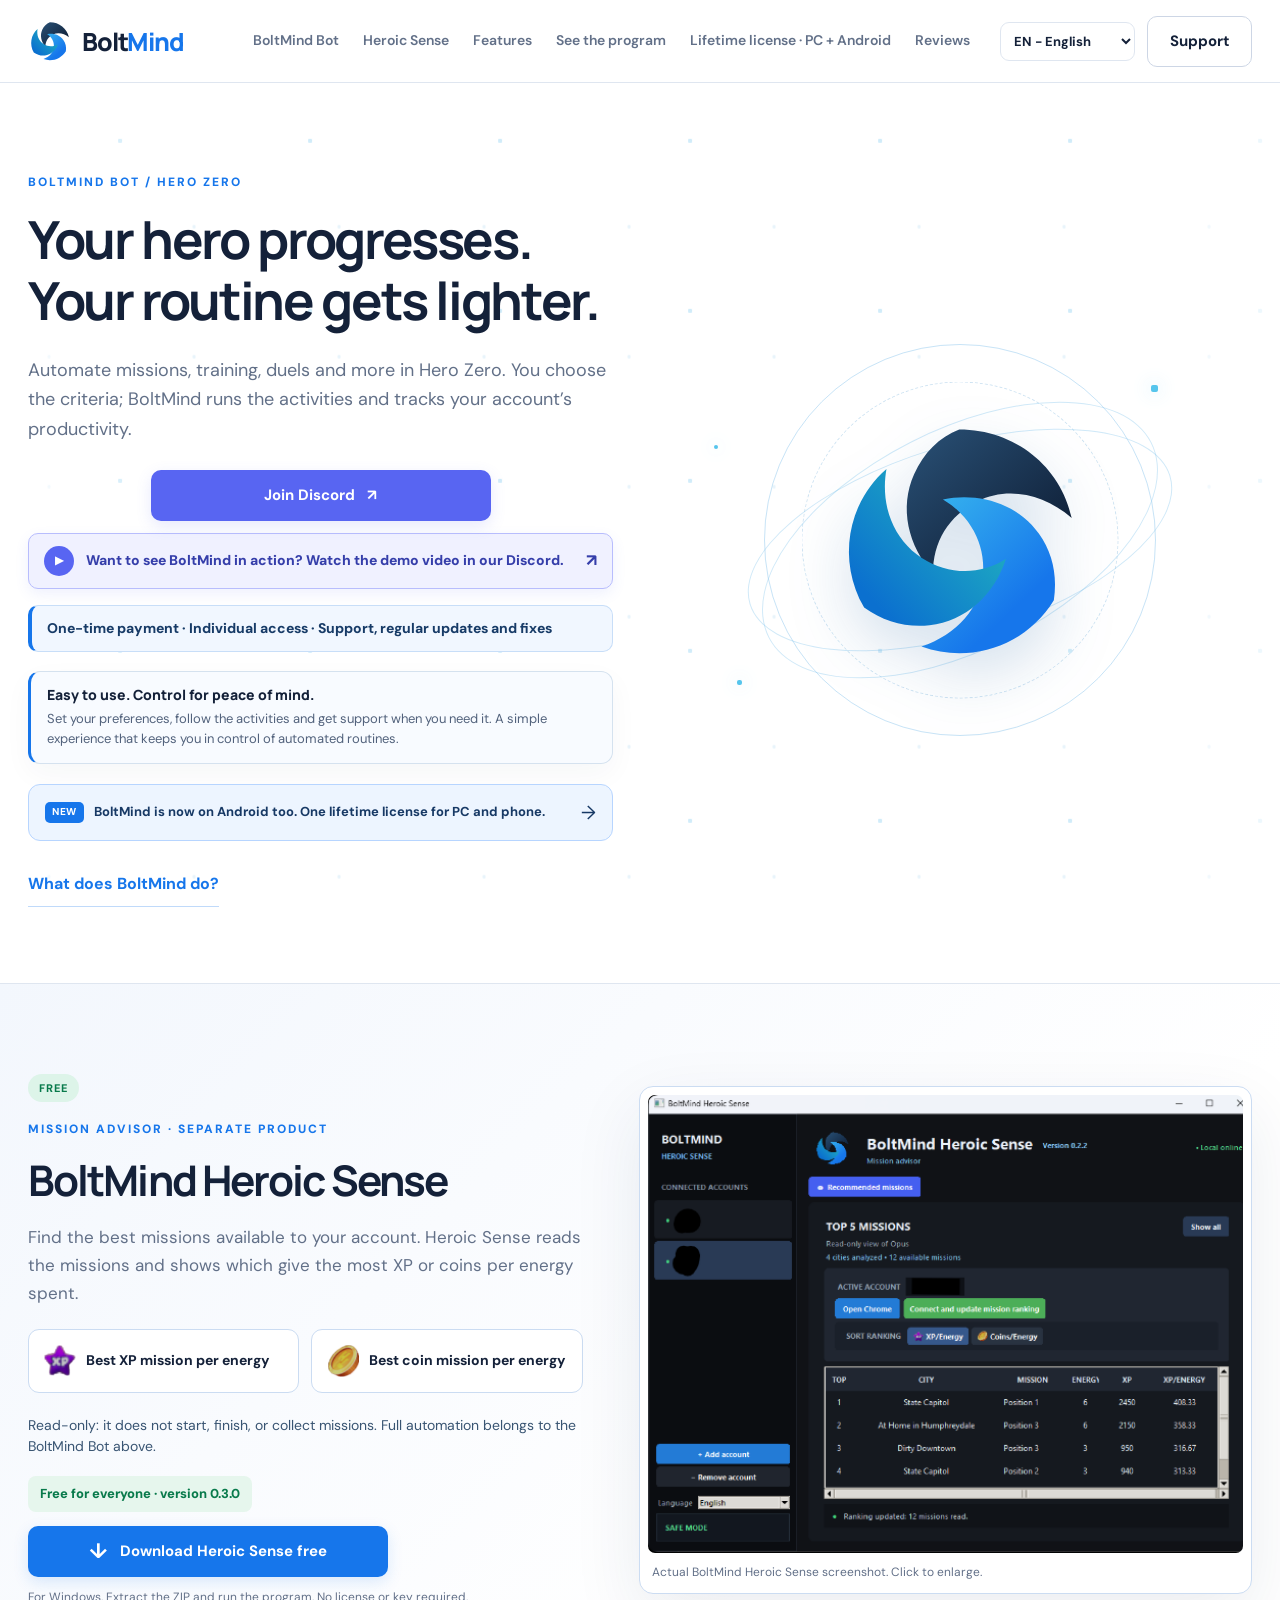
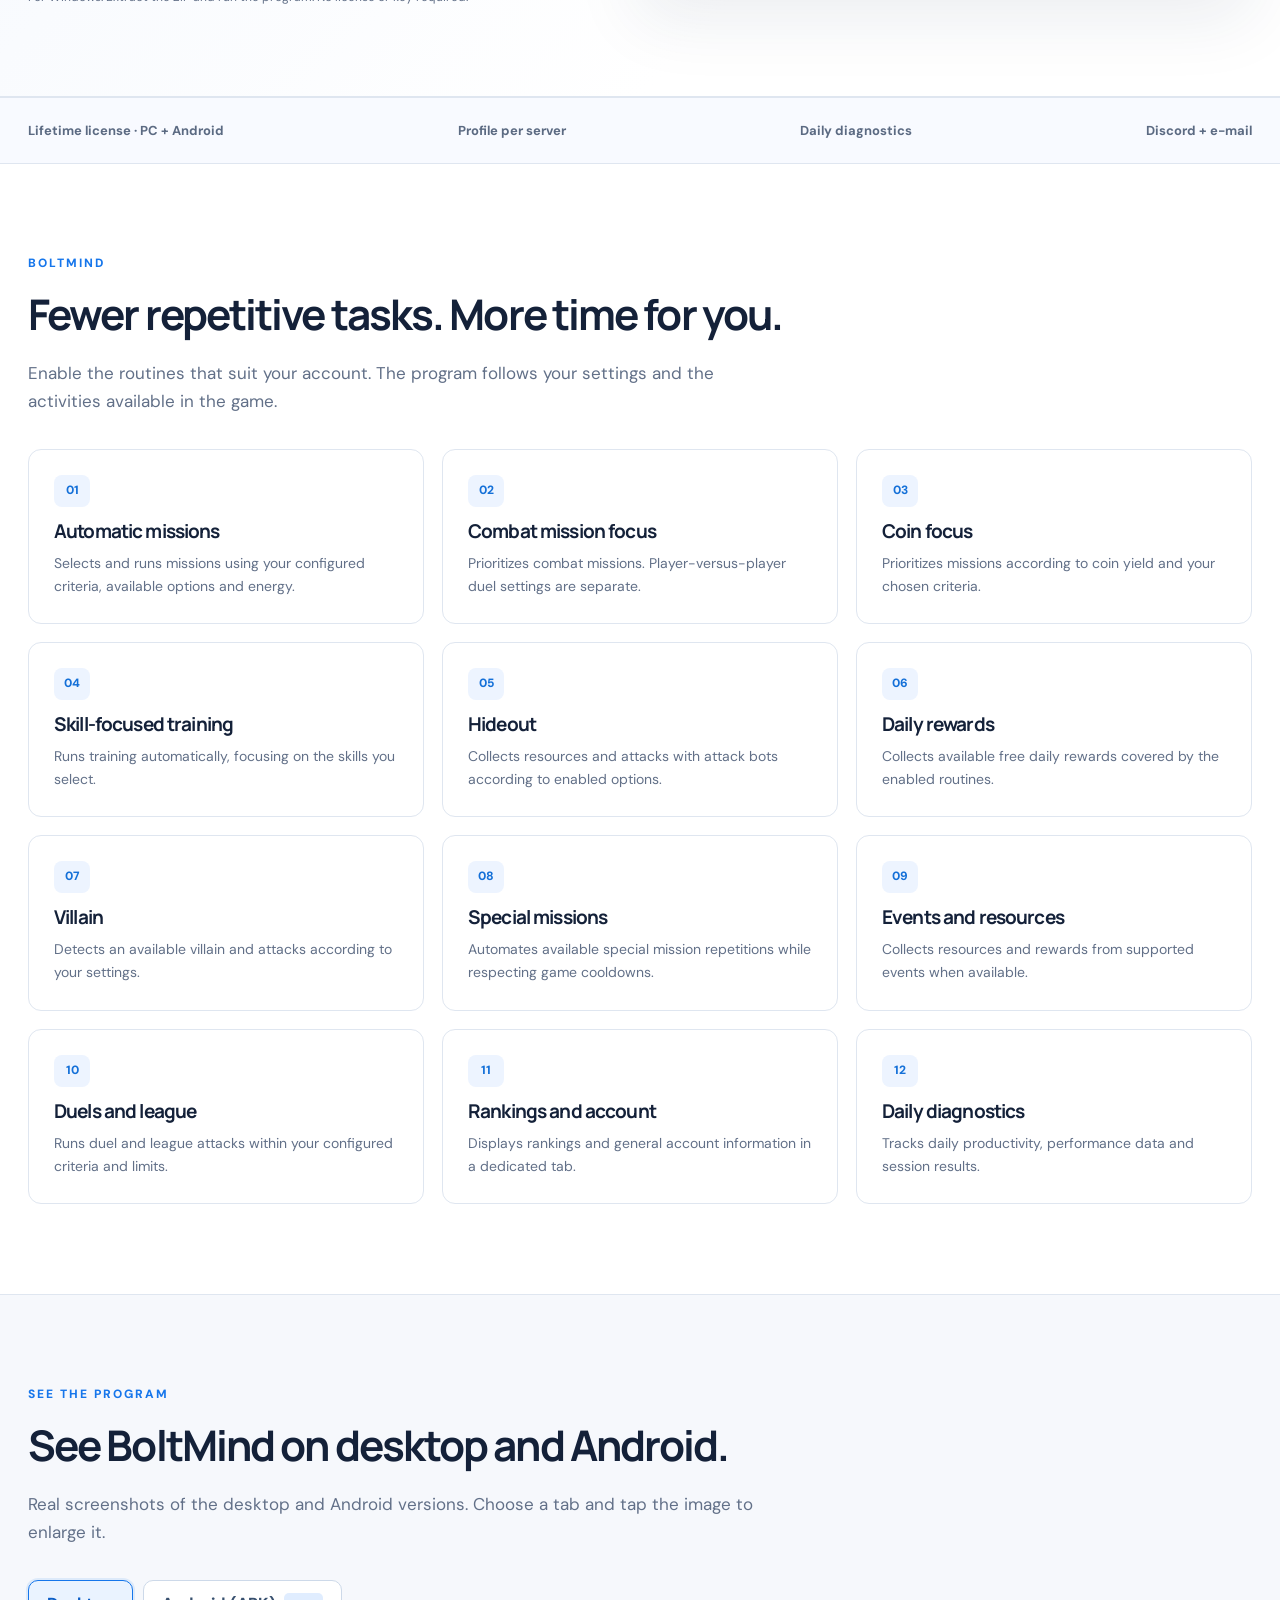
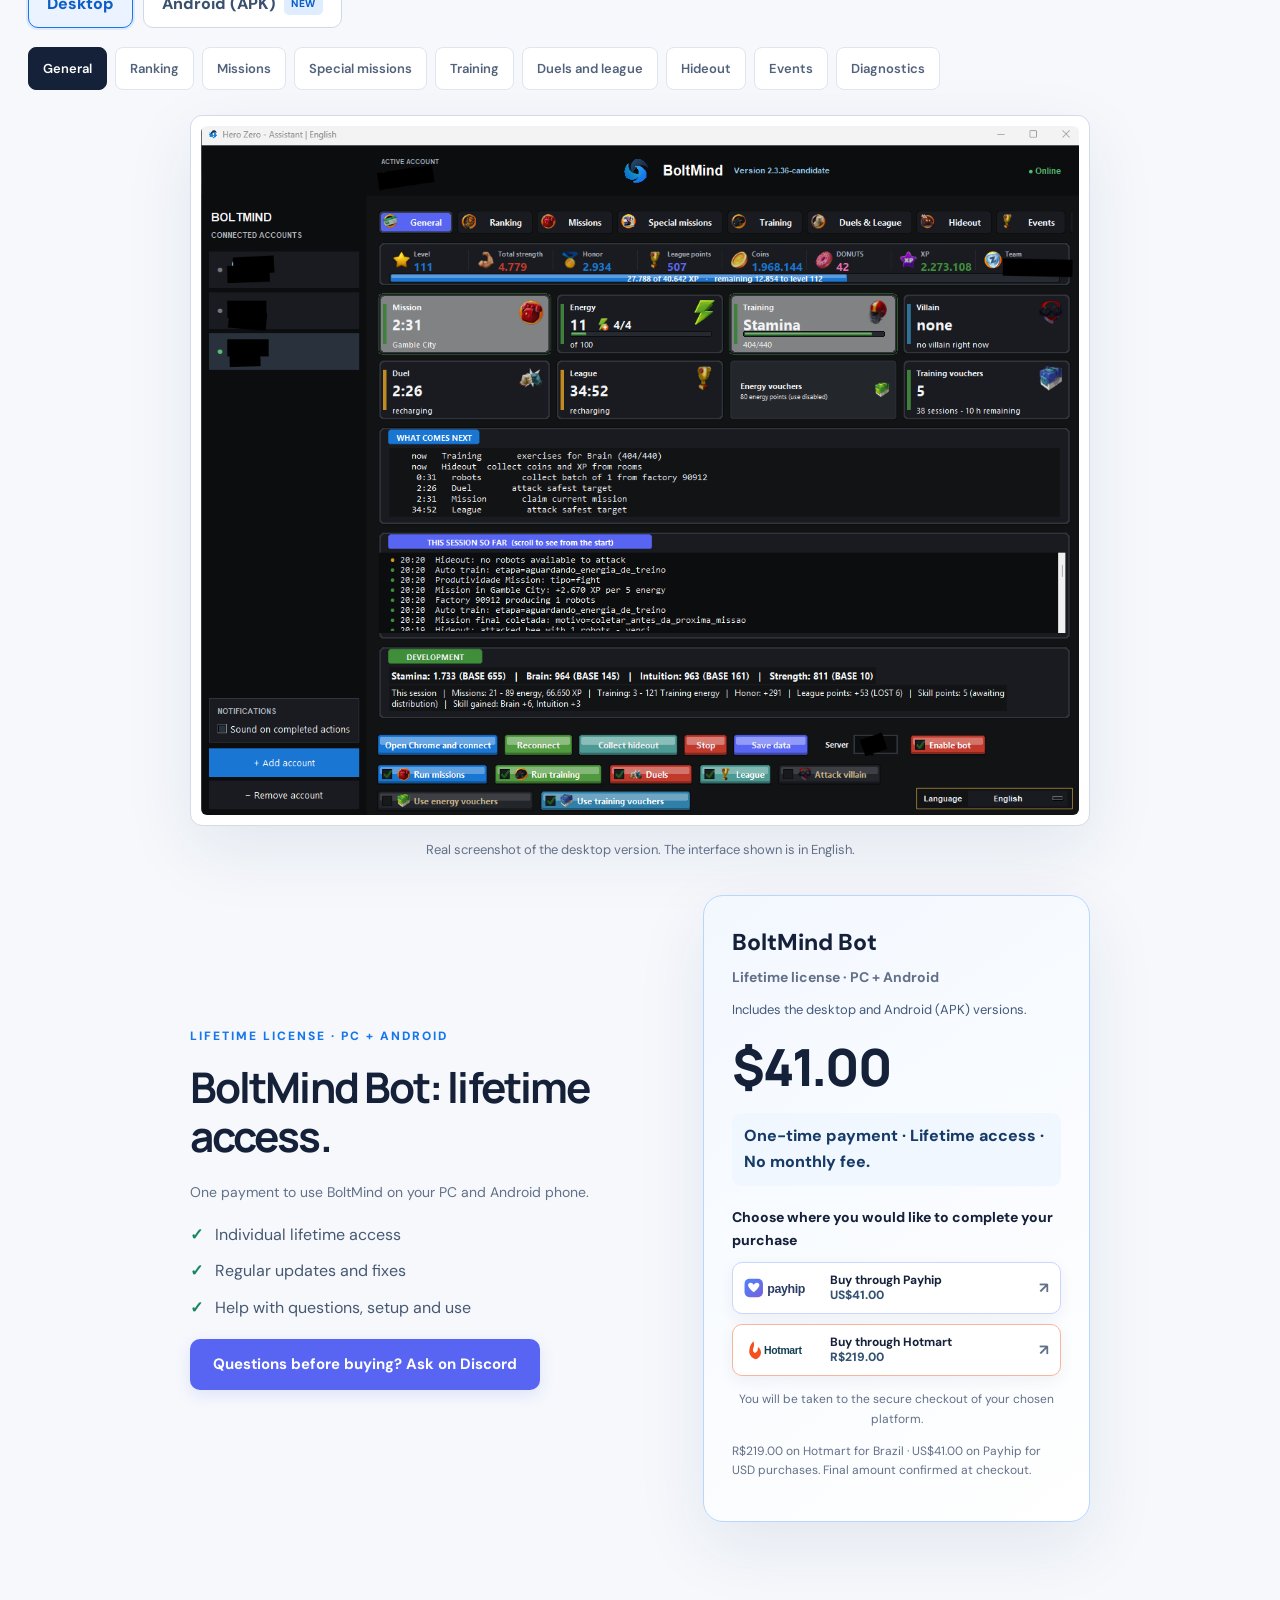
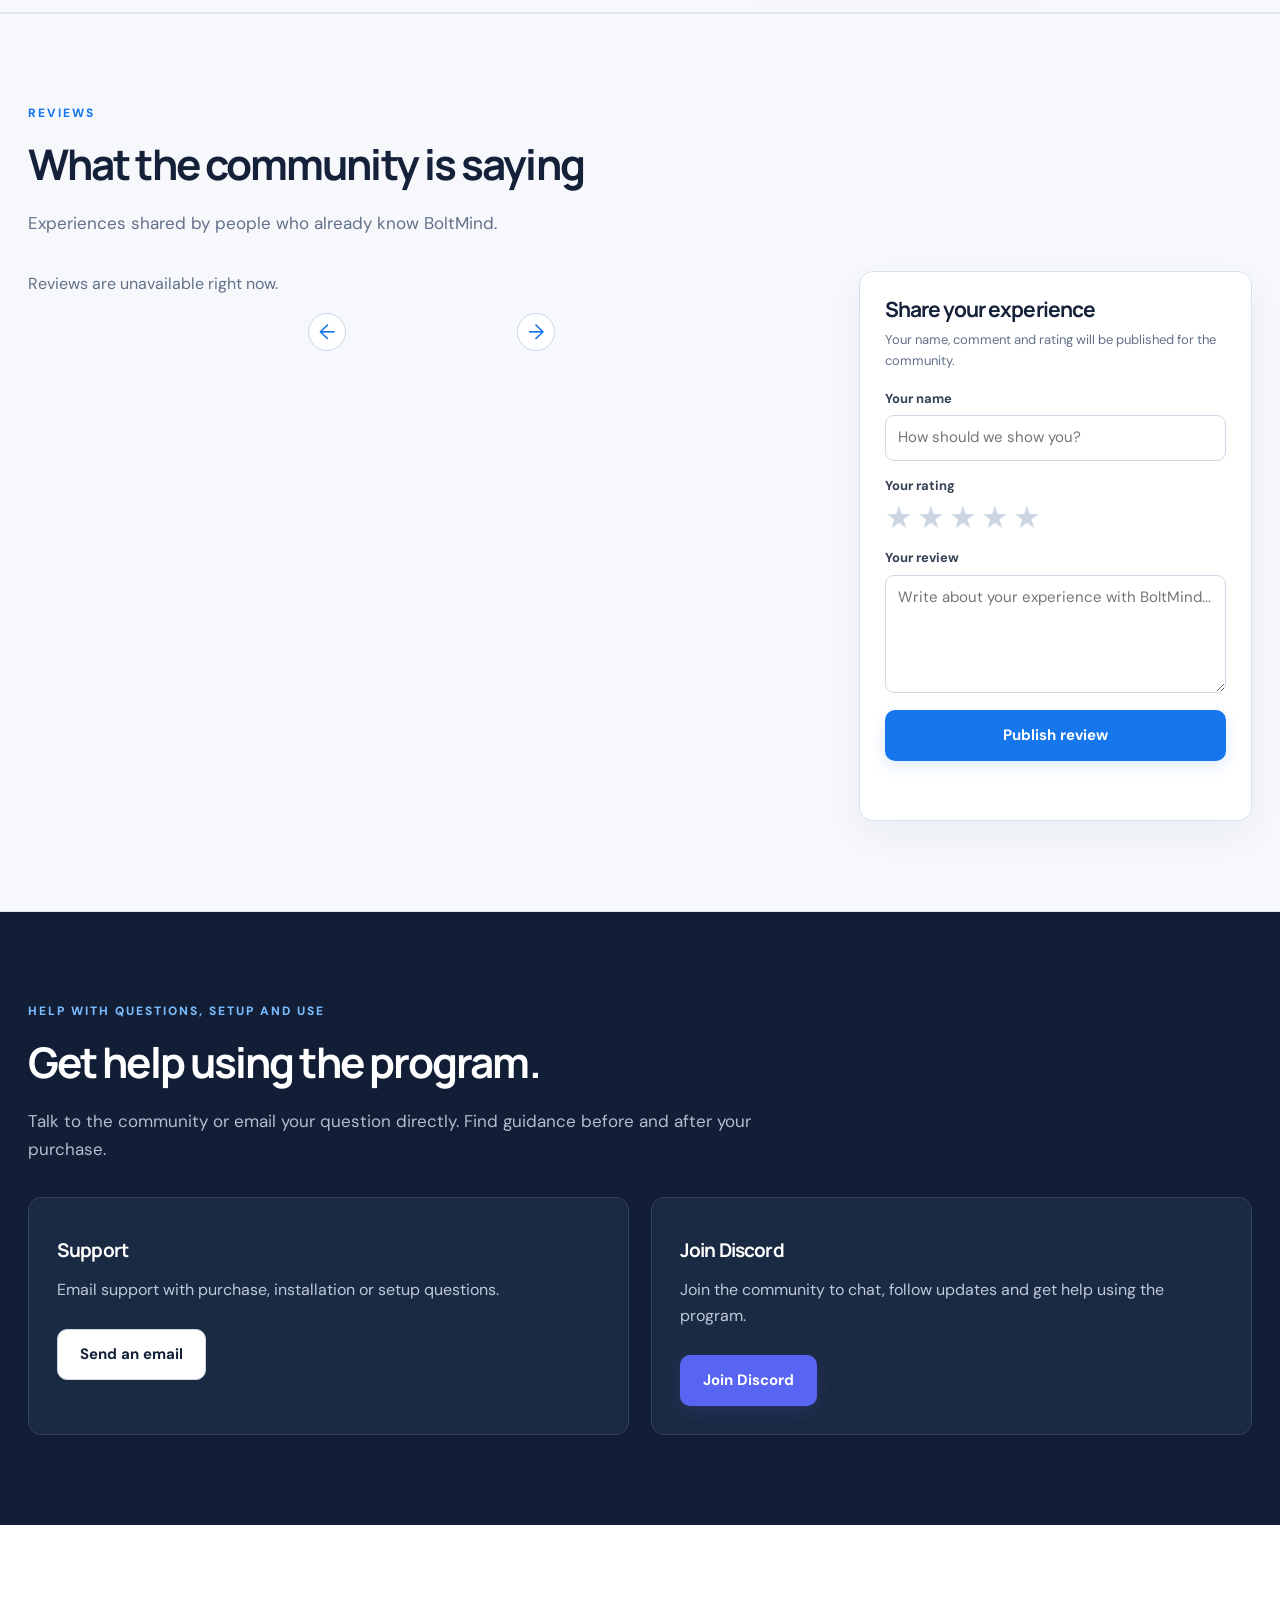
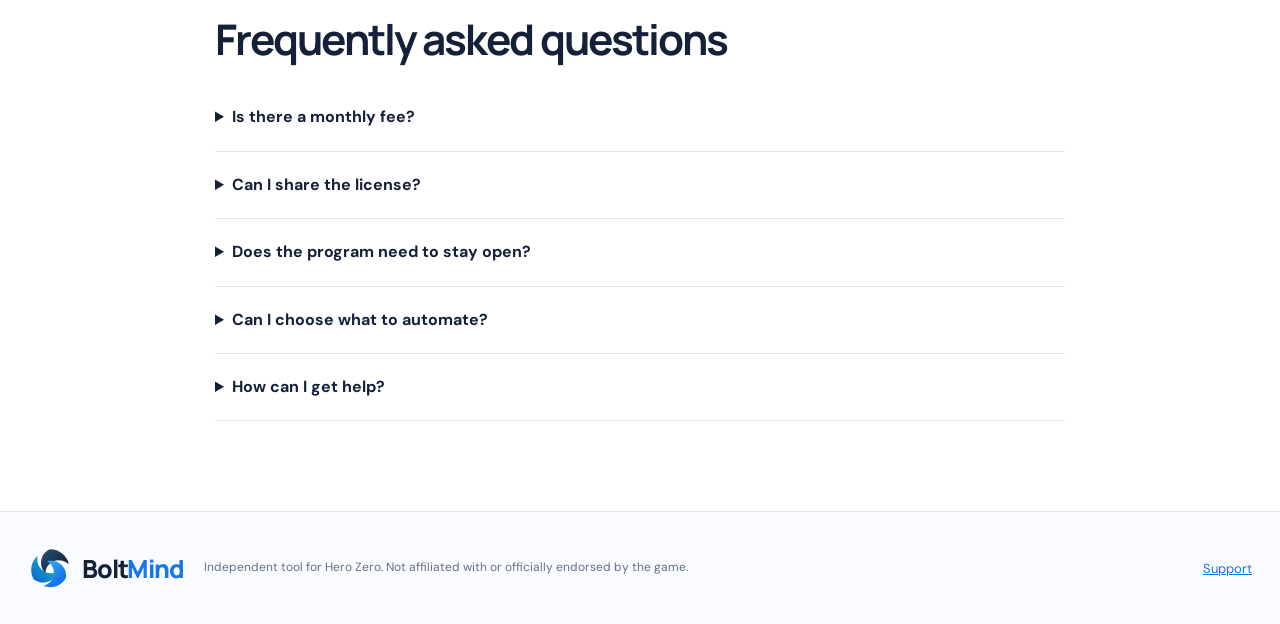
==== commit 079c9a32: "Default new visitors to English" ====
--- a/index.html
+++ b/index.html
@@ -1,6 +1,6 @@
 <!doctype html>
-<html lang="pt-BR"><head><meta charset="utf-8"><meta name="viewport" content="width=device-width,initial-scale=1"><meta name="description" content="BoltMind Bot para automatizar sua rotina no Hero Zero e BoltMind Heroic Sense para consultar as melhores miss&#245;es por XP ou moedas por energia. Produtos separados."><title>BoltMind &mdash; Automa&#231;&#227;o para Hero Zero</title><link rel="icon" href="assets/boltmind.svg?v=20260926-brand8" type="image/svg+xml"><link rel="preconnect" href="https://fonts.googleapis.com"><link rel="preconnect" href="https://fonts.gstatic.com" crossorigin><link href="https://fonts.googleapis.com/css2?family=DM+Sans:wght@400;500;600;700&family=Manrope:wght@500;600;700;800&display=swap" rel="stylesheet"><link rel="stylesheet" href="styles.css?v=20261007-sensefree1"></head>
-<body><header class="topbar"><div class="shell nav"><a class="brand" href="#inicio" aria-label="BoltMind"><img src="assets/boltmind.svg?v=20260926-brand8" alt=""><span class="brand-name">Bolt<strong>Mind</strong></span></a><nav class="nav-links"><a href="#inicio" data-t="botNav"></a><a href="#heroic-sense">Heroic Sense</a><a href="#recursos" data-t="features"></a><a href="#programa" data-t="preview"></a><a href="#preco" data-t="lifetime"></a><a href="#avaliacoes" data-t="reviews"></a></nav><div class="nav-actions"><label class="language"><span class="sr-only">Language</span><select id="language"><option value="pt">PT - Portugu&#234;s</option><option value="en">EN - English</option><option value="pl">PL - Polski</option><option value="el">EL - &#917;&#955;&#955;&#951;&#957;&#953;&#954;&#940;</option><option value="de">DE - Deutsch</option><option value="fr">FR - Fran&#231;ais</option></select></label><a class="button button-secondary" href="#suporte" data-t="account"></a></div></div></header>
+<html lang="en-US"><head><meta charset="utf-8"><meta name="viewport" content="width=device-width,initial-scale=1"><meta name="description" content="BoltMind Bot automates your Hero Zero routine. BoltMind Heroic Sense is a free mission advisor that ranks missions by XP or coins per energy. Separate products."><title>BoltMind &mdash; Tools for Hero Zero</title><link rel="icon" href="assets/boltmind.svg?v=20260926-brand8" type="image/svg+xml"><link rel="preconnect" href="https://fonts.googleapis.com"><link rel="preconnect" href="https://fonts.gstatic.com" crossorigin><link href="https://fonts.googleapis.com/css2?family=DM+Sans:wght@400;500;600;700&family=Manrope:wght@500;600;700;800&display=swap" rel="stylesheet"><link rel="stylesheet" href="styles.css?v=20261007-sensefree1"></head>
+<body><header class="topbar"><div class="shell nav"><a class="brand" href="#inicio" aria-label="BoltMind"><img src="assets/boltmind.svg?v=20260926-brand8" alt=""><span class="brand-name">Bolt<strong>Mind</strong></span></a><nav class="nav-links"><a href="#inicio" data-t="botNav"></a><a href="#heroic-sense">Heroic Sense</a><a href="#recursos" data-t="features"></a><a href="#programa" data-t="preview"></a><a href="#preco" data-t="lifetime"></a><a href="#avaliacoes" data-t="reviews"></a></nav><div class="nav-actions"><label class="language"><span class="sr-only">Language</span><select id="language"><option value="en" selected>EN - English</option><option value="pt">PT - Portugu&#234;s</option><option value="pl">PL - Polski</option><option value="el">EL - &#917;&#955;&#955;&#951;&#957;&#953;&#954;&#940;</option><option value="de">DE - Deutsch</option><option value="fr">FR - Fran&#231;ais</option></select></label><a class="button button-secondary" href="#suporte" data-t="account"></a></div></div></header>
 <main id="inicio"><section class="hero shell"><div class="hero-copy"><p class="eyebrow" data-t="botEyebrow"></p><h1 data-t="title"></h1><p class="hero-lead" data-t="lead"></p><div class="hero-actions"><a class="button button-discord" href="https://discord.gg/2xdGbxEz8" target="_blank" rel="noopener"><span data-t="discord"></span><span aria-hidden="true">&#8599;</span></a></div><p class="trust-line" data-t="trust"></p><aside class="hero-assurance" aria-label="Segurança e praticidade"><div><strong data-t="assuranceTitle"></strong><p data-t="assuranceLead"></p></div></aside><a class="android-announcement" href="#programa"><span class="new-badge" data-platform="new"></span><strong data-platform="announcement"></strong><span aria-hidden="true">&#8594;</span></a><button class="text-button" id="open-features" data-t="what"></button></div><figure class="brand-stage" aria-label="BoltMind"><span class="brand-orbit orbit-one" aria-hidden="true"></span><span class="brand-orbit orbit-two" aria-hidden="true"></span><span class="brand-spark spark-one" aria-hidden="true"></span><span class="brand-spark spark-two" aria-hidden="true"></span><span class="brand-spark spark-three" aria-hidden="true"></span><img src="assets/boltmind.svg?v=20260926-brand8" alt=""></figure></section>
 <section class="section heroic-section" id="heroic-sense" aria-labelledby="heroic-title"><div class="shell"><div class="heroic-layout"><div class="heroic-copy"><p class="heroic-badge" data-t="senseNew"></p><p class="eyebrow" data-t="senseType"></p><h2 id="heroic-title">BoltMind Heroic Sense</h2><p class="section-lead" data-t="senseLead"></p><div class="heroic-criteria"><div><img src="assets/sense-xp.png" alt="" width="32" height="32"><strong data-t="senseXp"></strong></div><div><img src="assets/sense-coins.png" alt="" width="32" height="32"><strong data-t="senseCoins"></strong></div></div><p class="heroic-boundary" data-t="senseBoundary"></p><p class="heroic-free" data-t="senseFreeLabel"></p><a class="button button-primary heroic-download" href="downloads/boltmind-heroic-sense-v0.3.0-free.zip" download="BoltMind Heroic Sense v0.3.0 FREE.zip"><span aria-hidden="true">&#8595;</span><span data-t="senseDownload"></span></a><p class="heroic-download-note" data-t="senseDownloadNote"></p></div><figure class="heroic-real-shot"><button class="zoom-shot" type="button"><img src="assets/heroic-sense-real.png?v=20261006" alt="BoltMind Heroic Sense" loading="lazy" width="583" height="449"></button><figcaption data-t="senseShotCaption"></figcaption></figure></div></div></section>
 <section class="value-strip"><div class="shell"><span data-t="lifetime"></span><span data-t="profiles"></span><span data-t="daily"></span><span>Discord + e-mail</span></div></section>
@@ -12,4 +12,4 @@
 <footer><div class="shell"><a class="brand" href="#inicio" aria-label="BoltMind"><img src="assets/boltmind.svg?v=20260926-brand8" alt=""><span class="brand-name">Bolt<strong>Mind</strong></span></a><p data-t="footer"></p><a href="#suporte" data-t="account"></a></div></footer>
 <dialog id="features-dialog"><button class="close-dialog" aria-label="Close" data-close>&times;</button><p class="eyebrow">BOLTMIND / HERO ZERO</p><h2 data-t="what"></h2><div id="feature-details"></div><p data-t="more"></p><a class="button button-secondary checkout-details" id="dialog-checkout-link" href="#preco"></a></dialog>
 <dialog id="support-dialog" class="support-dialog"><button class="close-dialog" type="button" aria-label="Close" data-close>&times;</button><p class="eyebrow" data-t="supportFormKicker"></p><h2 data-t="supportFormTitle"></h2><p class="dialog-lead" data-t="supportFormLead"></p><p class="support-status" id="support-status" data-t="supportSent" hidden></p><form action="https://formsubmit.co/blackboltmax@gmail.com" method="POST"><input type="hidden" name="_subject" value="BoltMind - nova mensagem pelo site"><input type="hidden" name="_template" value="table"><input type="hidden" name="_captcha" value="true"><input type="hidden" name="_next" value="https://herozero-assistant.github.io/hero-zero-assistant/?support=sent#suporte"><input class="honeypot" type="text" name="_honey" tabindex="-1" autocomplete="off"><label><span data-t="supportName"></span><input name="name" type="text" required maxlength="80" autocomplete="name"></label><label><span data-t="supportEmail"></span><input name="email" type="email" required maxlength="160" autocomplete="email"></label><label><span data-t="supportTopic"></span><select name="topic" required><option value="Question" data-t="supportTopicQuestion"></option><option value="Suggestion" data-t="supportTopicSuggestion"></option><option value="Purchase" data-t="supportTopicPurchase"></option></select></label><label><span data-t="supportMessage"></span><textarea name="message" required minlength="10" maxlength="3000" data-ph="supportPlaceholder"></textarea></label><button class="button button-primary button-full" type="submit" data-t="supportSend"></button><small data-t="supportPrivacy"></small></form></dialog>
-<dialog id="image-dialog"><button class="close-dialog" aria-label="Close" data-close>&times;</button><img id="zoom-image" alt=""></dialog><script src="i18n-v2.js?v=20261007-sensefree1"></script><script src="support.js?v=20260925-support1"></script><script src="features.js?v=20260925-product2"></script><script src="faq.js?v=20260926-supportprivacy1"></script><script src="reviews.js?v=20260926-final1"></script><script src="platform-copy.js?v=20261005-pricing1"></script><script src="app.js?v=20261006-gallery1"></script></body></html>
+<dialog id="image-dialog"><button class="close-dialog" aria-label="Close" data-close>&times;</button><img id="zoom-image" alt=""></dialog><script src="i18n-v2.js?v=20261007-sensefree1"></script><script src="support.js?v=20260925-support1"></script><script src="features.js?v=20260925-product2"></script><script src="faq.js?v=20260926-supportprivacy1"></script><script src="reviews.js?v=20260926-final1"></script><script src="platform-copy.js?v=20261005-pricing1"></script><script src="app.js?v=20261007-english1"></script></body></html>
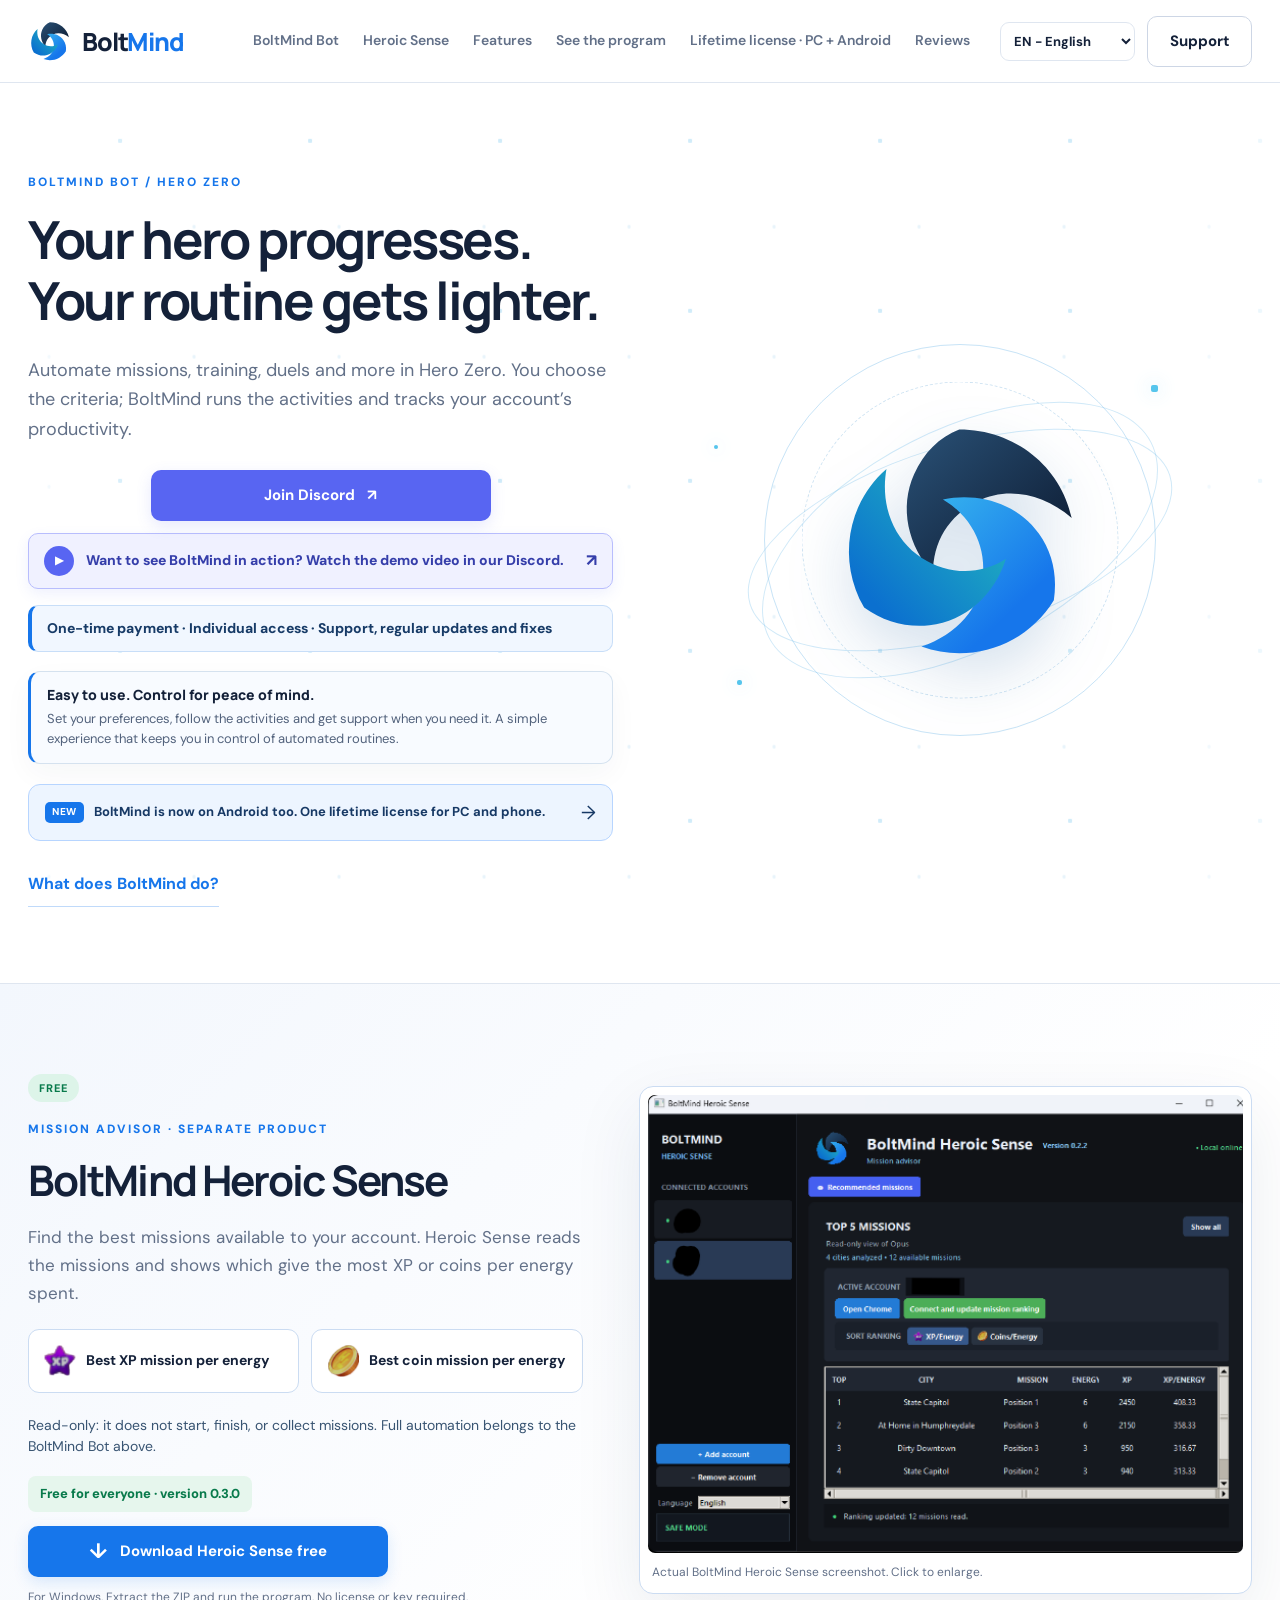
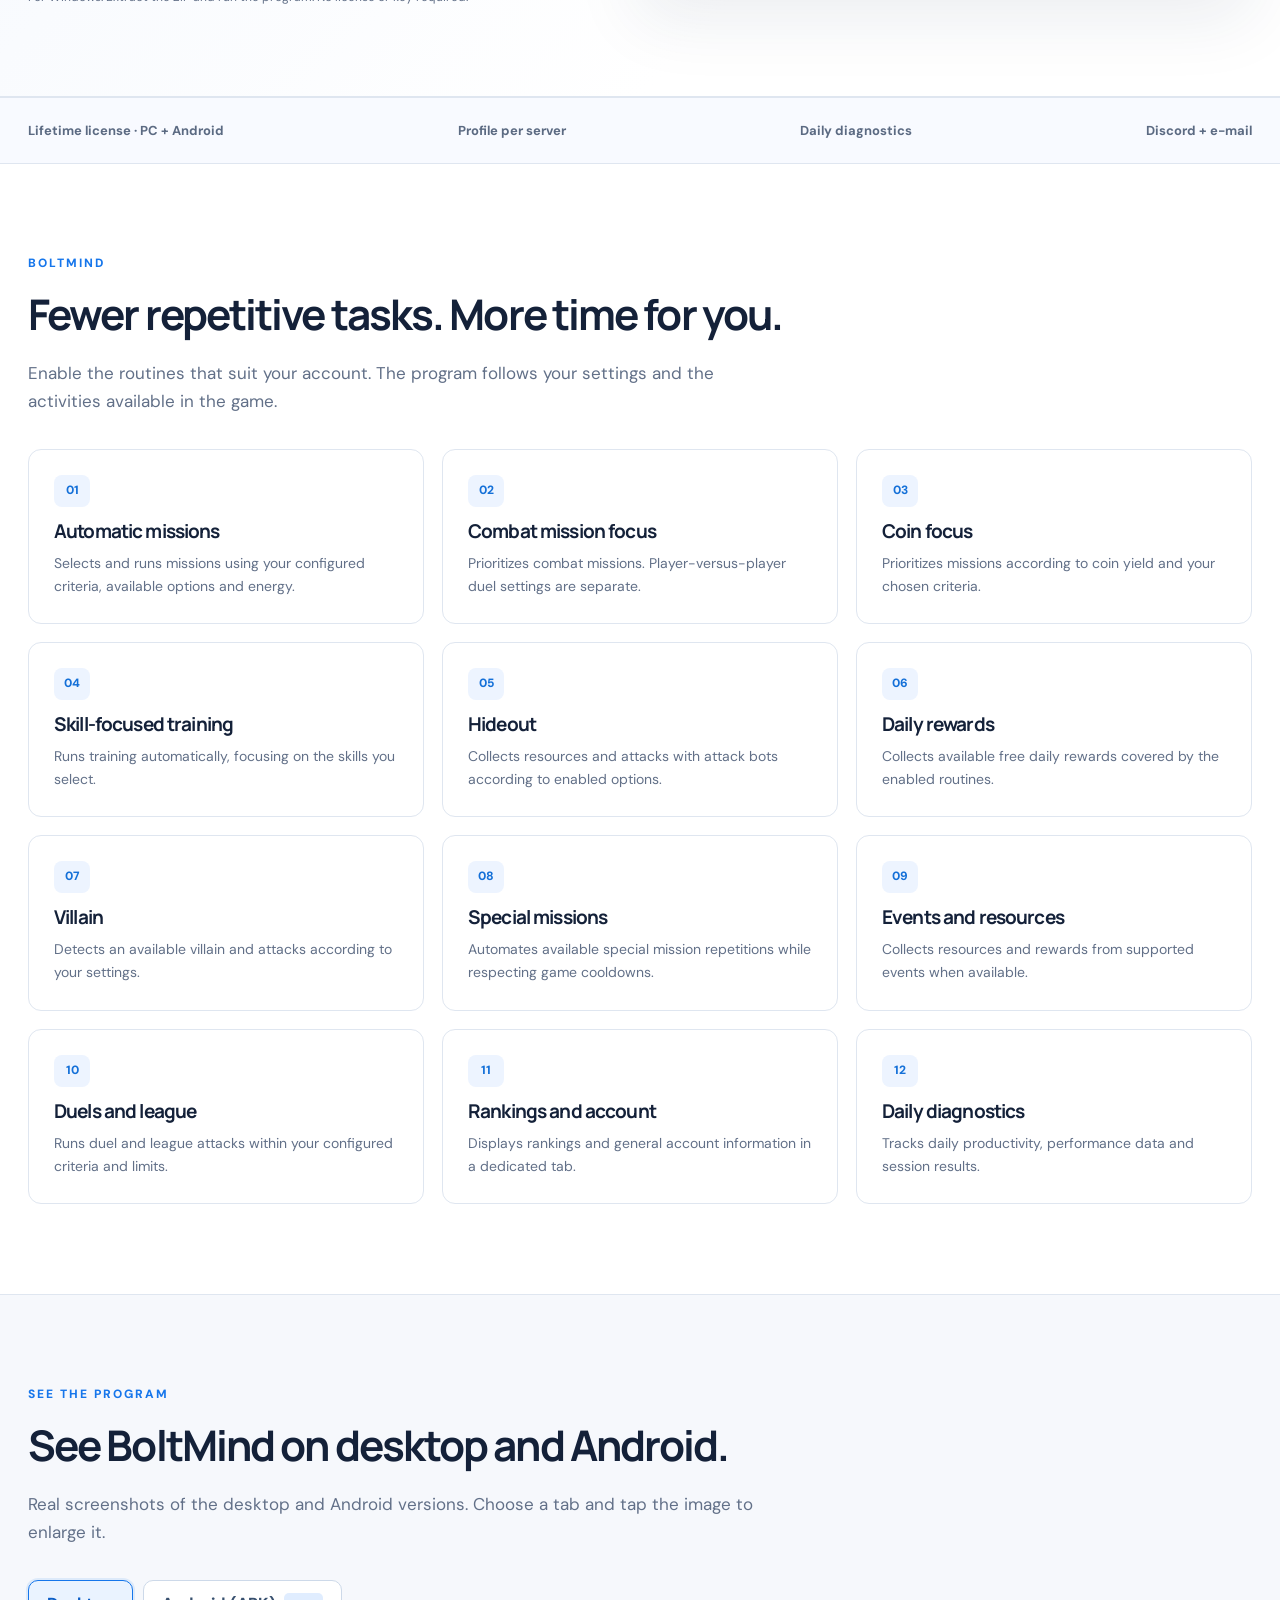
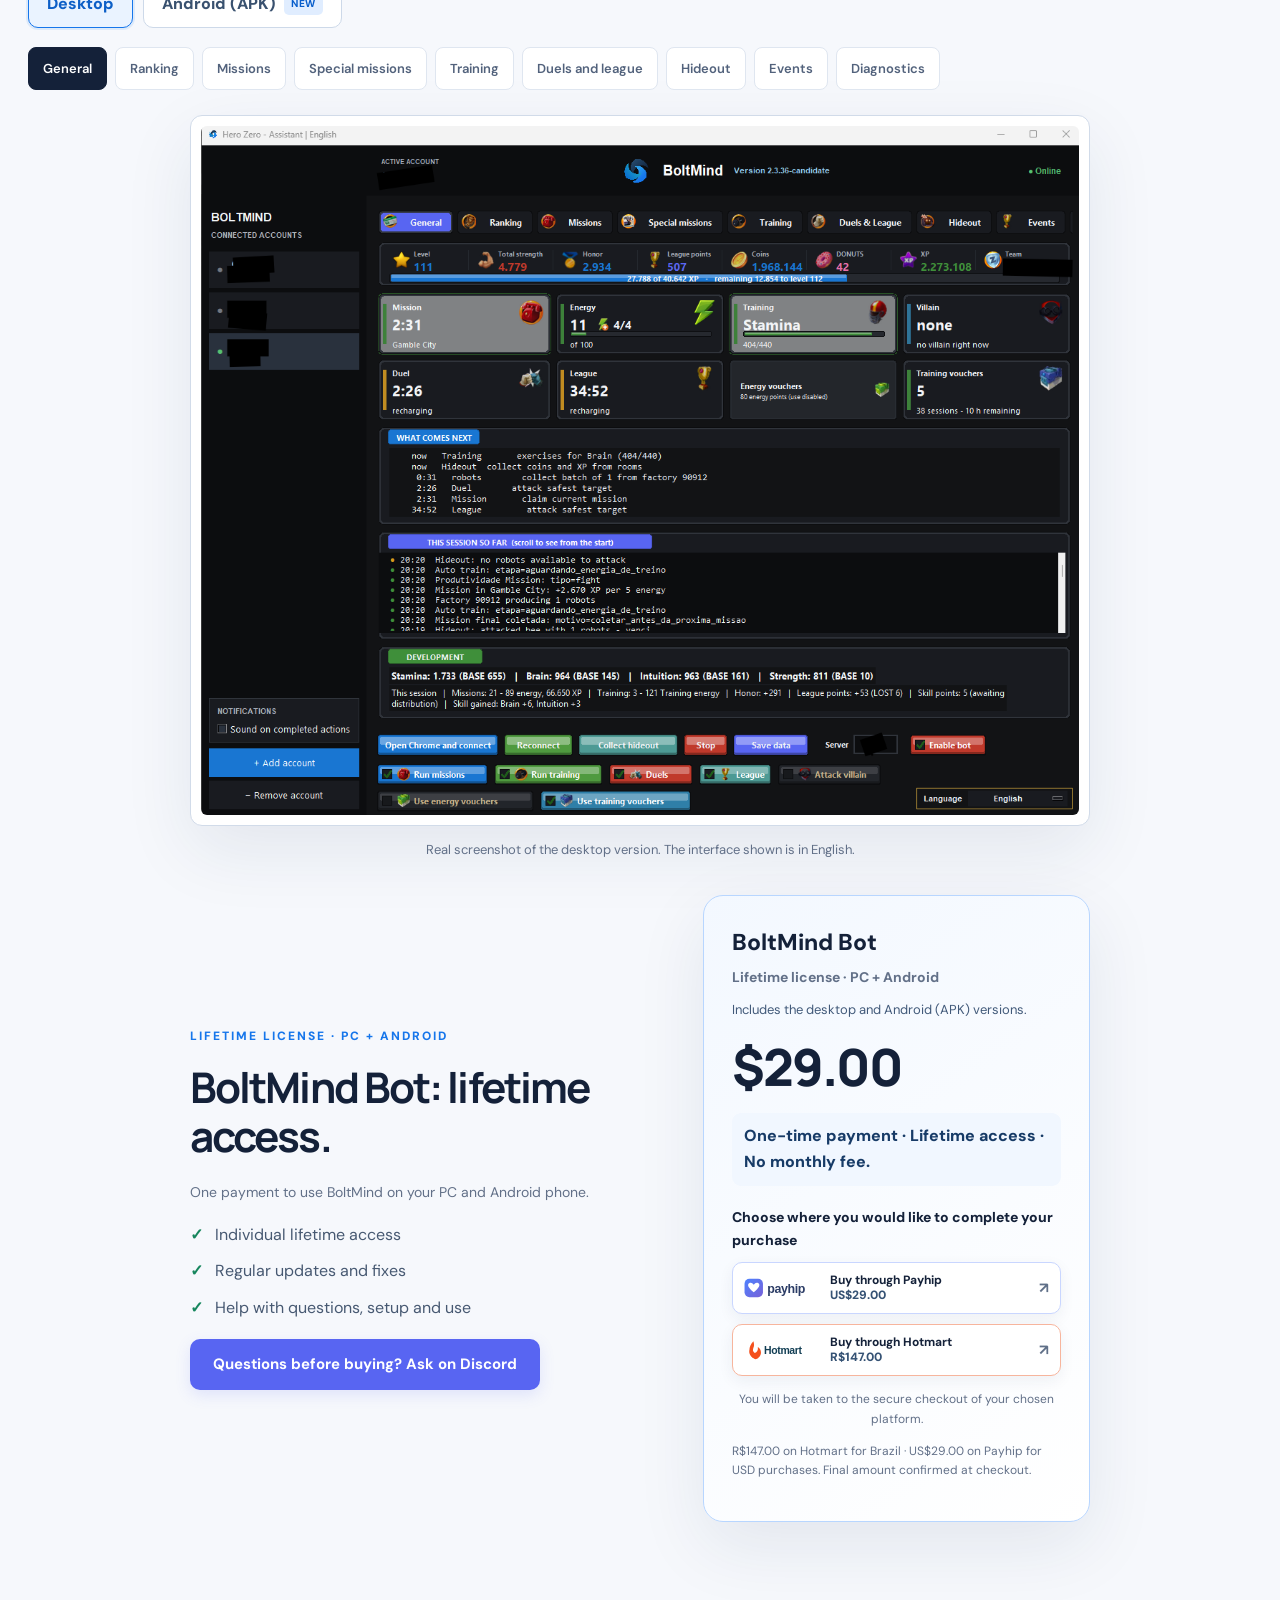
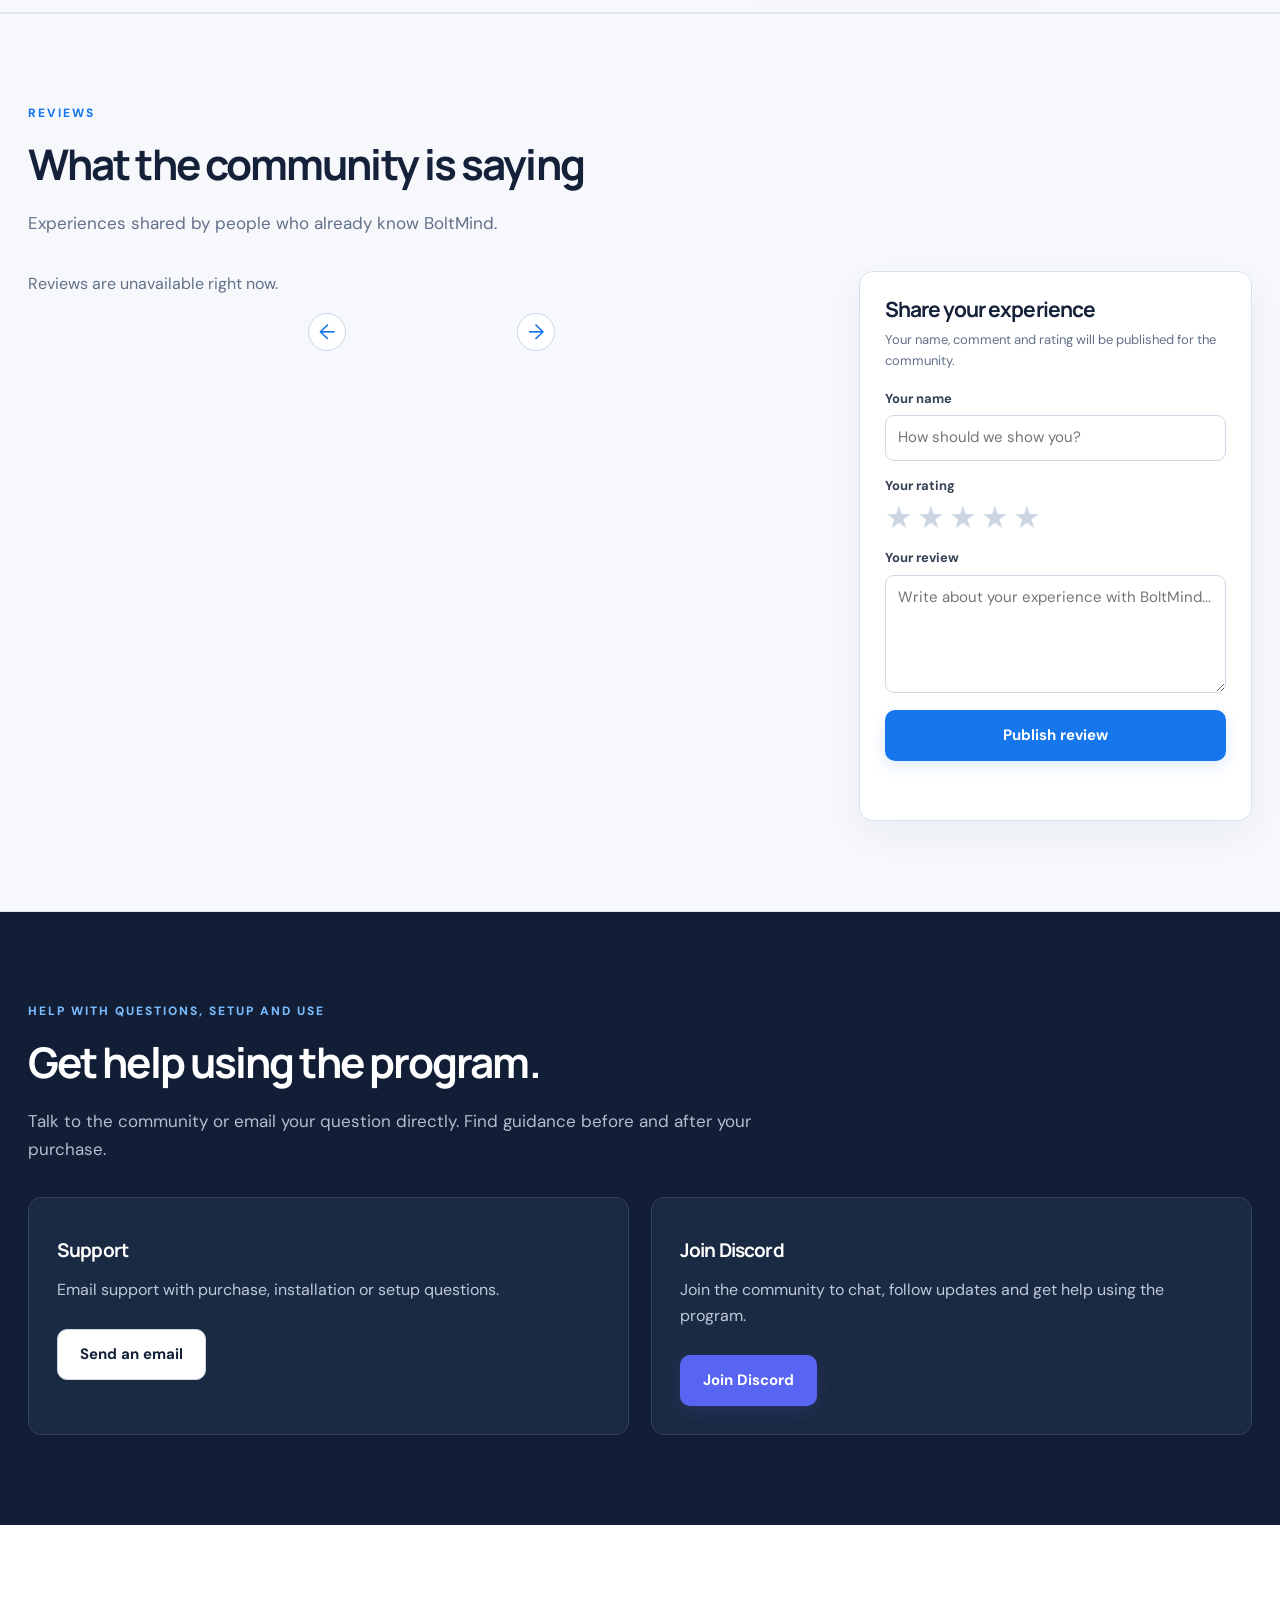
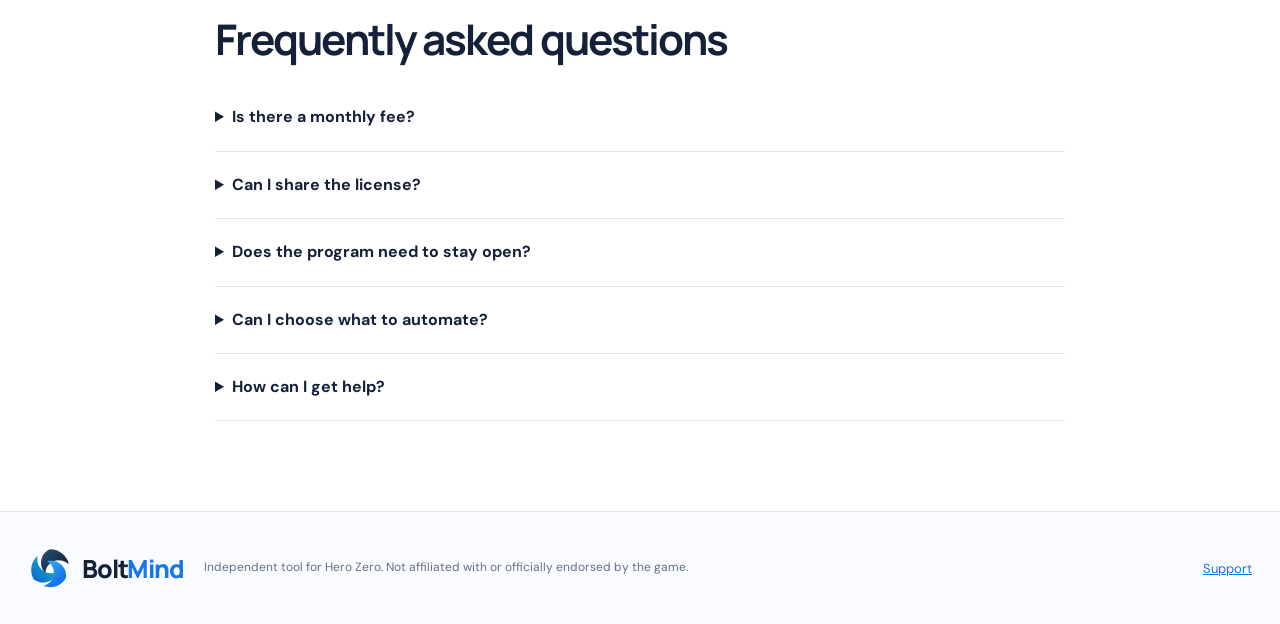
==== commit 2a498a5d: "Update BoltMind Bot prices to BRL 147 and USD 29" ====
--- a/index.html
+++ b/index.html
@@ -12,4 +12,4 @@
 <footer><div class="shell"><a class="brand" href="#inicio" aria-label="BoltMind"><img src="assets/boltmind.svg?v=20260926-brand8" alt=""><span class="brand-name">Bolt<strong>Mind</strong></span></a><p data-t="footer"></p><a href="#suporte" data-t="account"></a></div></footer>
 <dialog id="features-dialog"><button class="close-dialog" aria-label="Close" data-close>&times;</button><p class="eyebrow">BOLTMIND / HERO ZERO</p><h2 data-t="what"></h2><div id="feature-details"></div><p data-t="more"></p><a class="button button-secondary checkout-details" id="dialog-checkout-link" href="#preco"></a></dialog>
 <dialog id="support-dialog" class="support-dialog"><button class="close-dialog" type="button" aria-label="Close" data-close>&times;</button><p class="eyebrow" data-t="supportFormKicker"></p><h2 data-t="supportFormTitle"></h2><p class="dialog-lead" data-t="supportFormLead"></p><p class="support-status" id="support-status" data-t="supportSent" hidden></p><form action="https://formsubmit.co/blackboltmax@gmail.com" method="POST"><input type="hidden" name="_subject" value="BoltMind - nova mensagem pelo site"><input type="hidden" name="_template" value="table"><input type="hidden" name="_captcha" value="true"><input type="hidden" name="_next" value="https://herozero-assistant.github.io/hero-zero-assistant/?support=sent#suporte"><input class="honeypot" type="text" name="_honey" tabindex="-1" autocomplete="off"><label><span data-t="supportName"></span><input name="name" type="text" required maxlength="80" autocomplete="name"></label><label><span data-t="supportEmail"></span><input name="email" type="email" required maxlength="160" autocomplete="email"></label><label><span data-t="supportTopic"></span><select name="topic" required><option value="Question" data-t="supportTopicQuestion"></option><option value="Suggestion" data-t="supportTopicSuggestion"></option><option value="Purchase" data-t="supportTopicPurchase"></option></select></label><label><span data-t="supportMessage"></span><textarea name="message" required minlength="10" maxlength="3000" data-ph="supportPlaceholder"></textarea></label><button class="button button-primary button-full" type="submit" data-t="supportSend"></button><small data-t="supportPrivacy"></small></form></dialog>
-<dialog id="image-dialog"><button class="close-dialog" aria-label="Close" data-close>&times;</button><img id="zoom-image" alt=""></dialog><script src="i18n-v2.js?v=20261007-sensefree1"></script><script src="support.js?v=20260925-support1"></script><script src="features.js?v=20260925-product2"></script><script src="faq.js?v=20260926-supportprivacy1"></script><script src="reviews.js?v=20260926-final1"></script><script src="platform-copy.js?v=20261005-pricing1"></script><script src="app.js?v=20261007-english1"></script></body></html>
+<dialog id="image-dialog"><button class="close-dialog" aria-label="Close" data-close>&times;</button><img id="zoom-image" alt=""></dialog><script src="i18n-v2.js?v=20261007-sensefree1"></script><script src="support.js?v=20260925-support1"></script><script src="features.js?v=20260925-product2"></script><script src="faq.js?v=20260926-supportprivacy1"></script><script src="reviews.js?v=20260926-final1"></script><script src="platform-copy.js?v=20261012-price2"></script><script src="app.js?v=20261012-price2"></script></body></html>
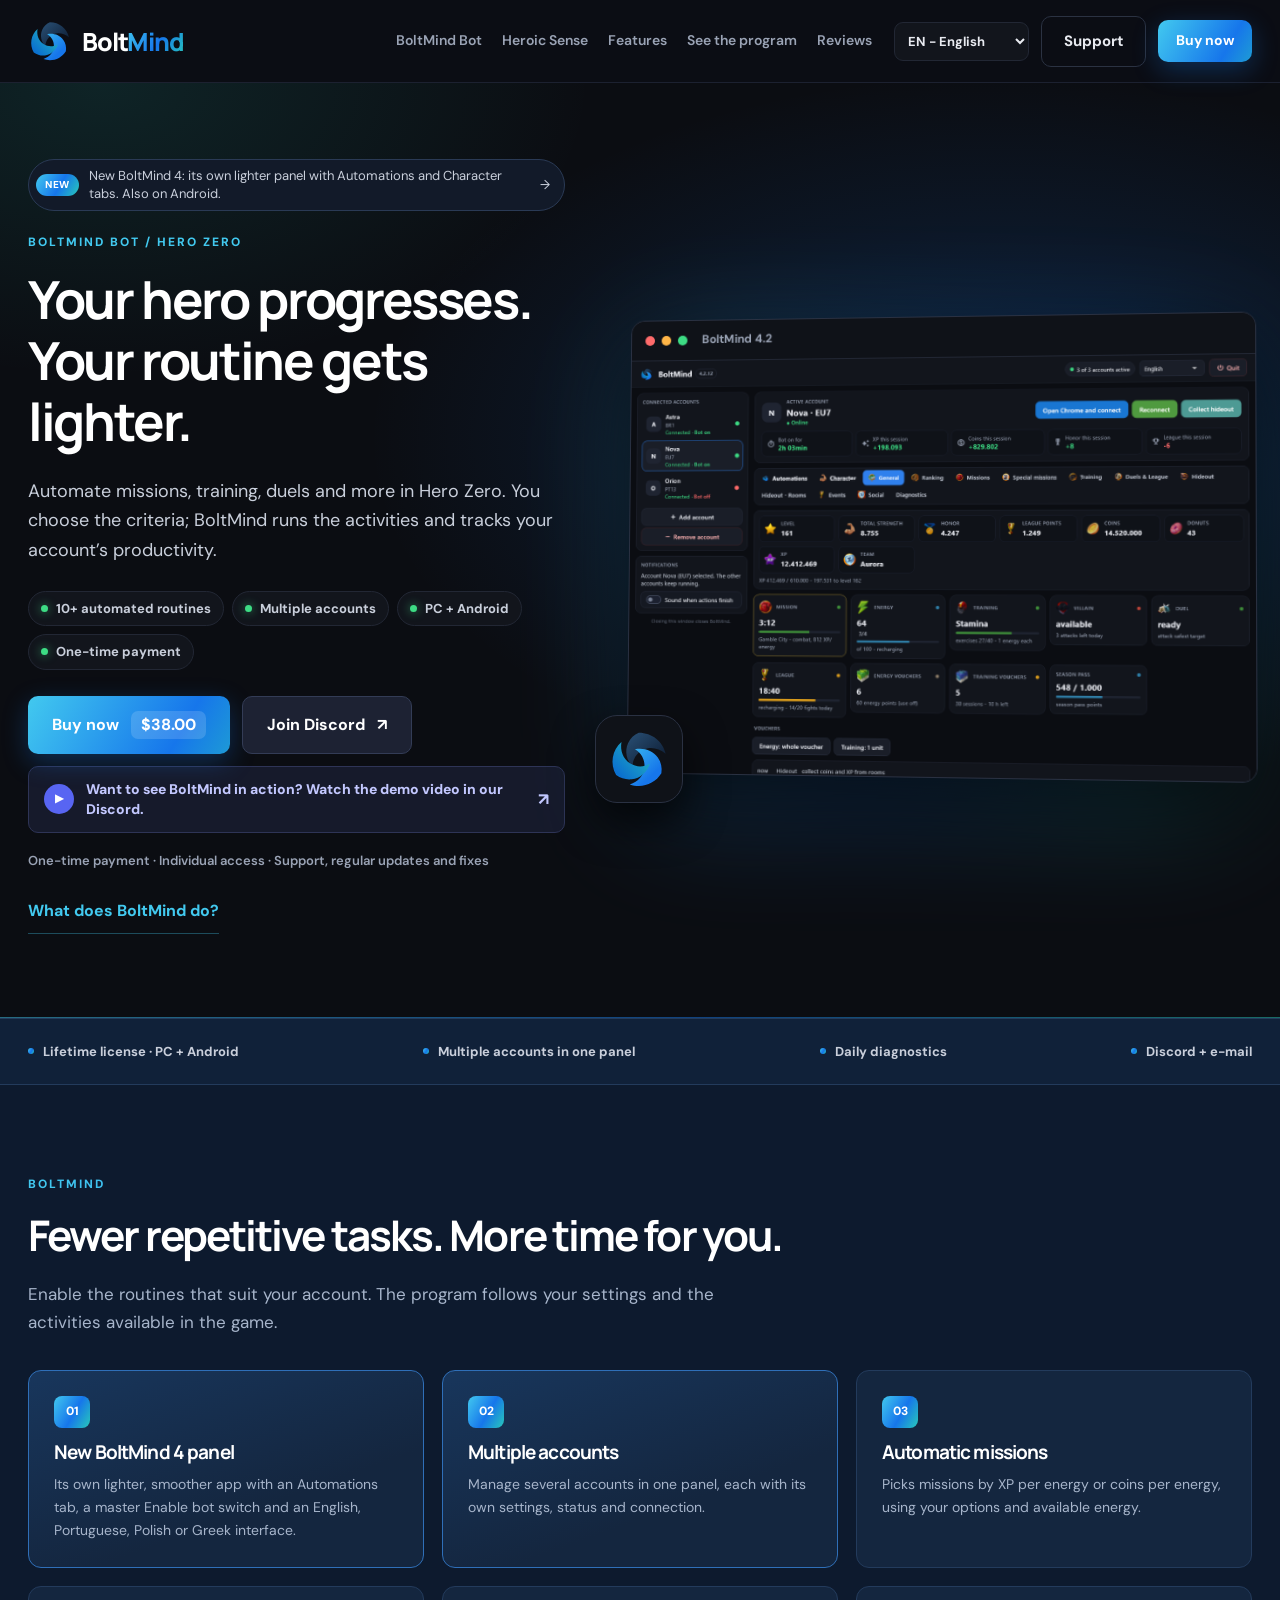
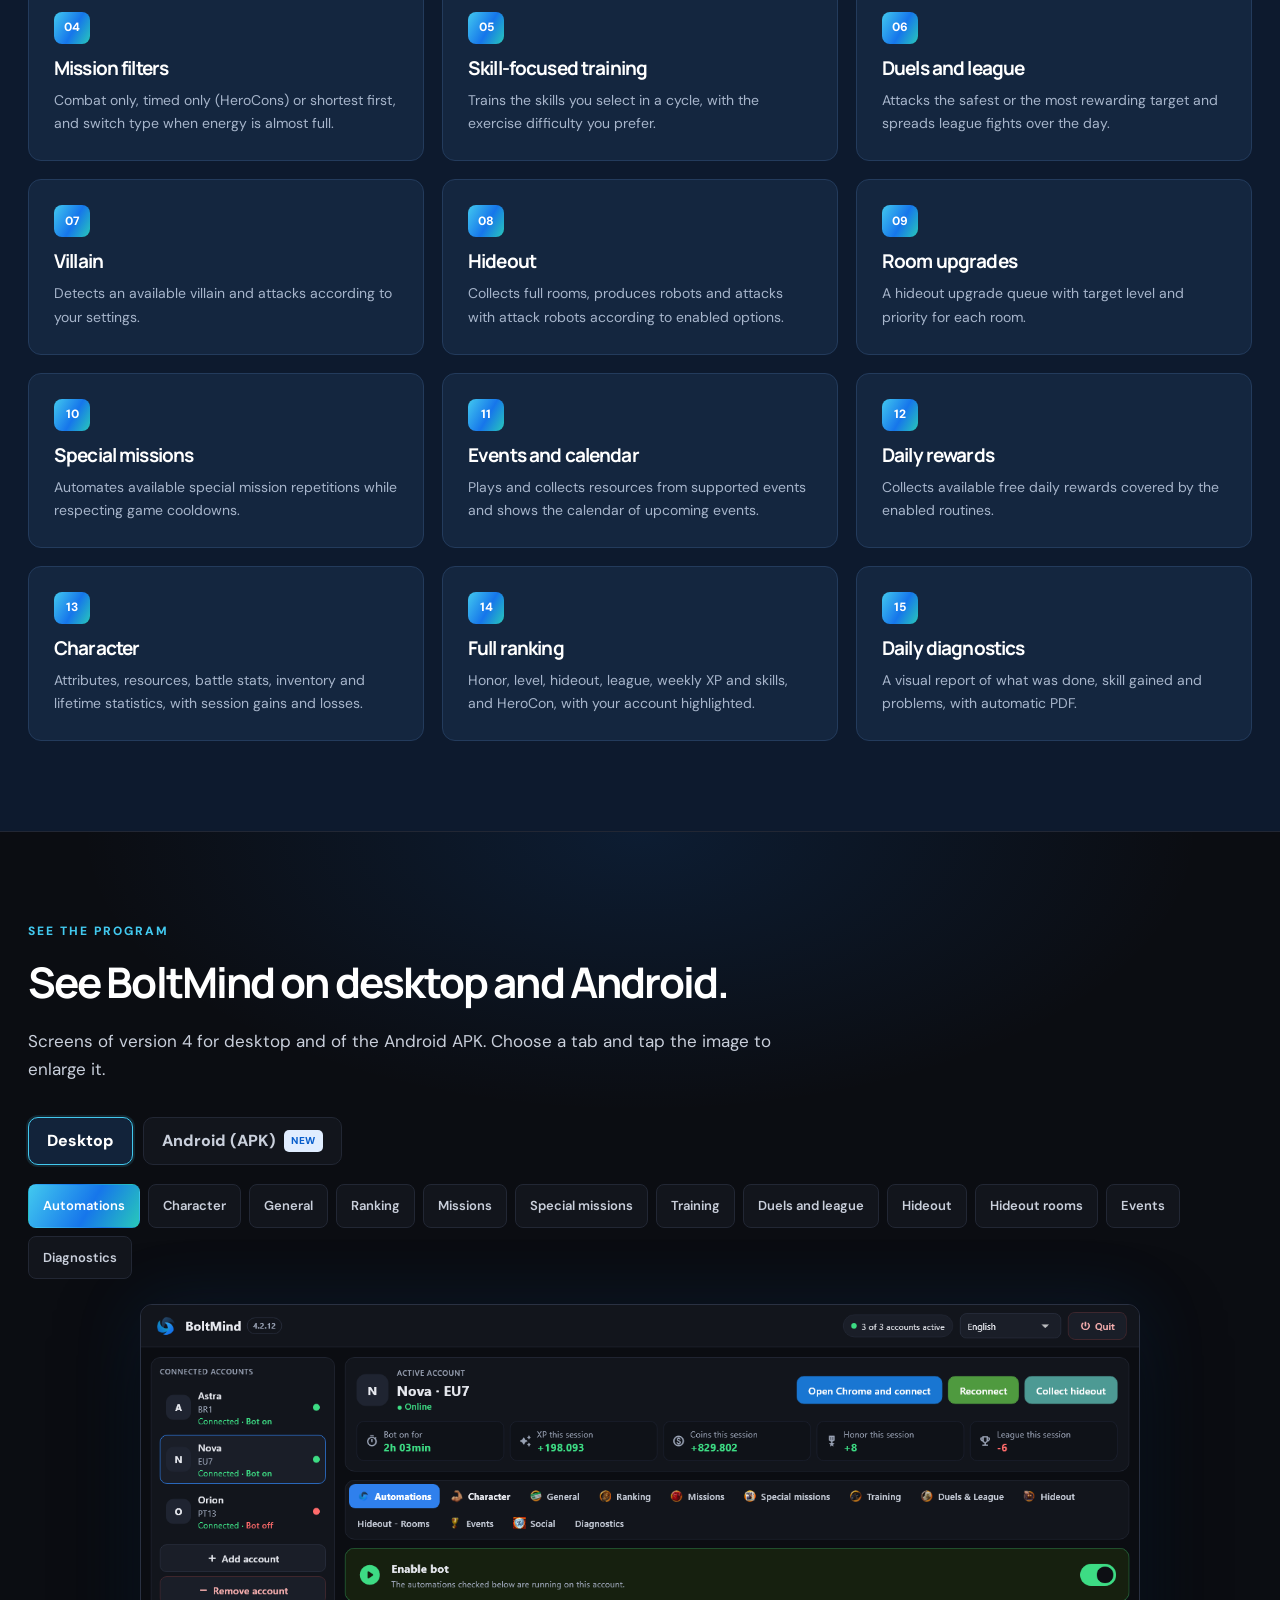
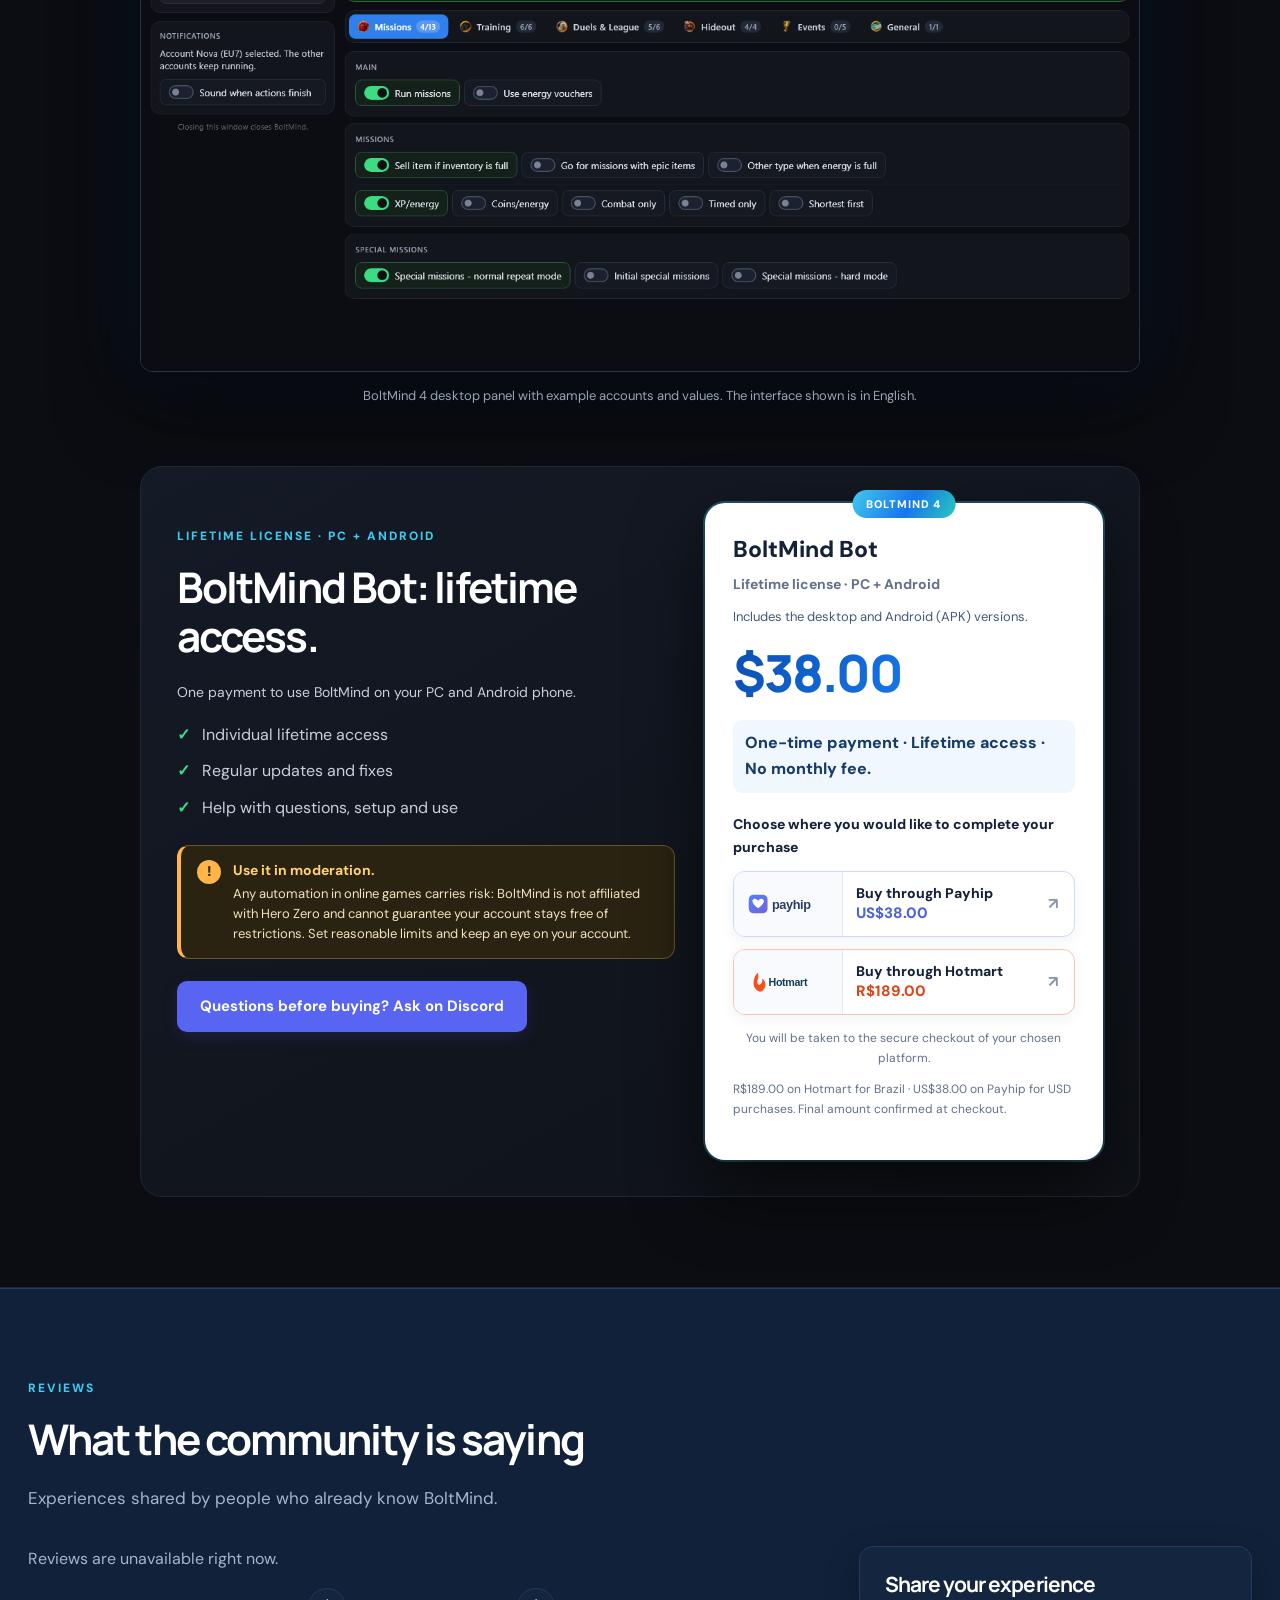
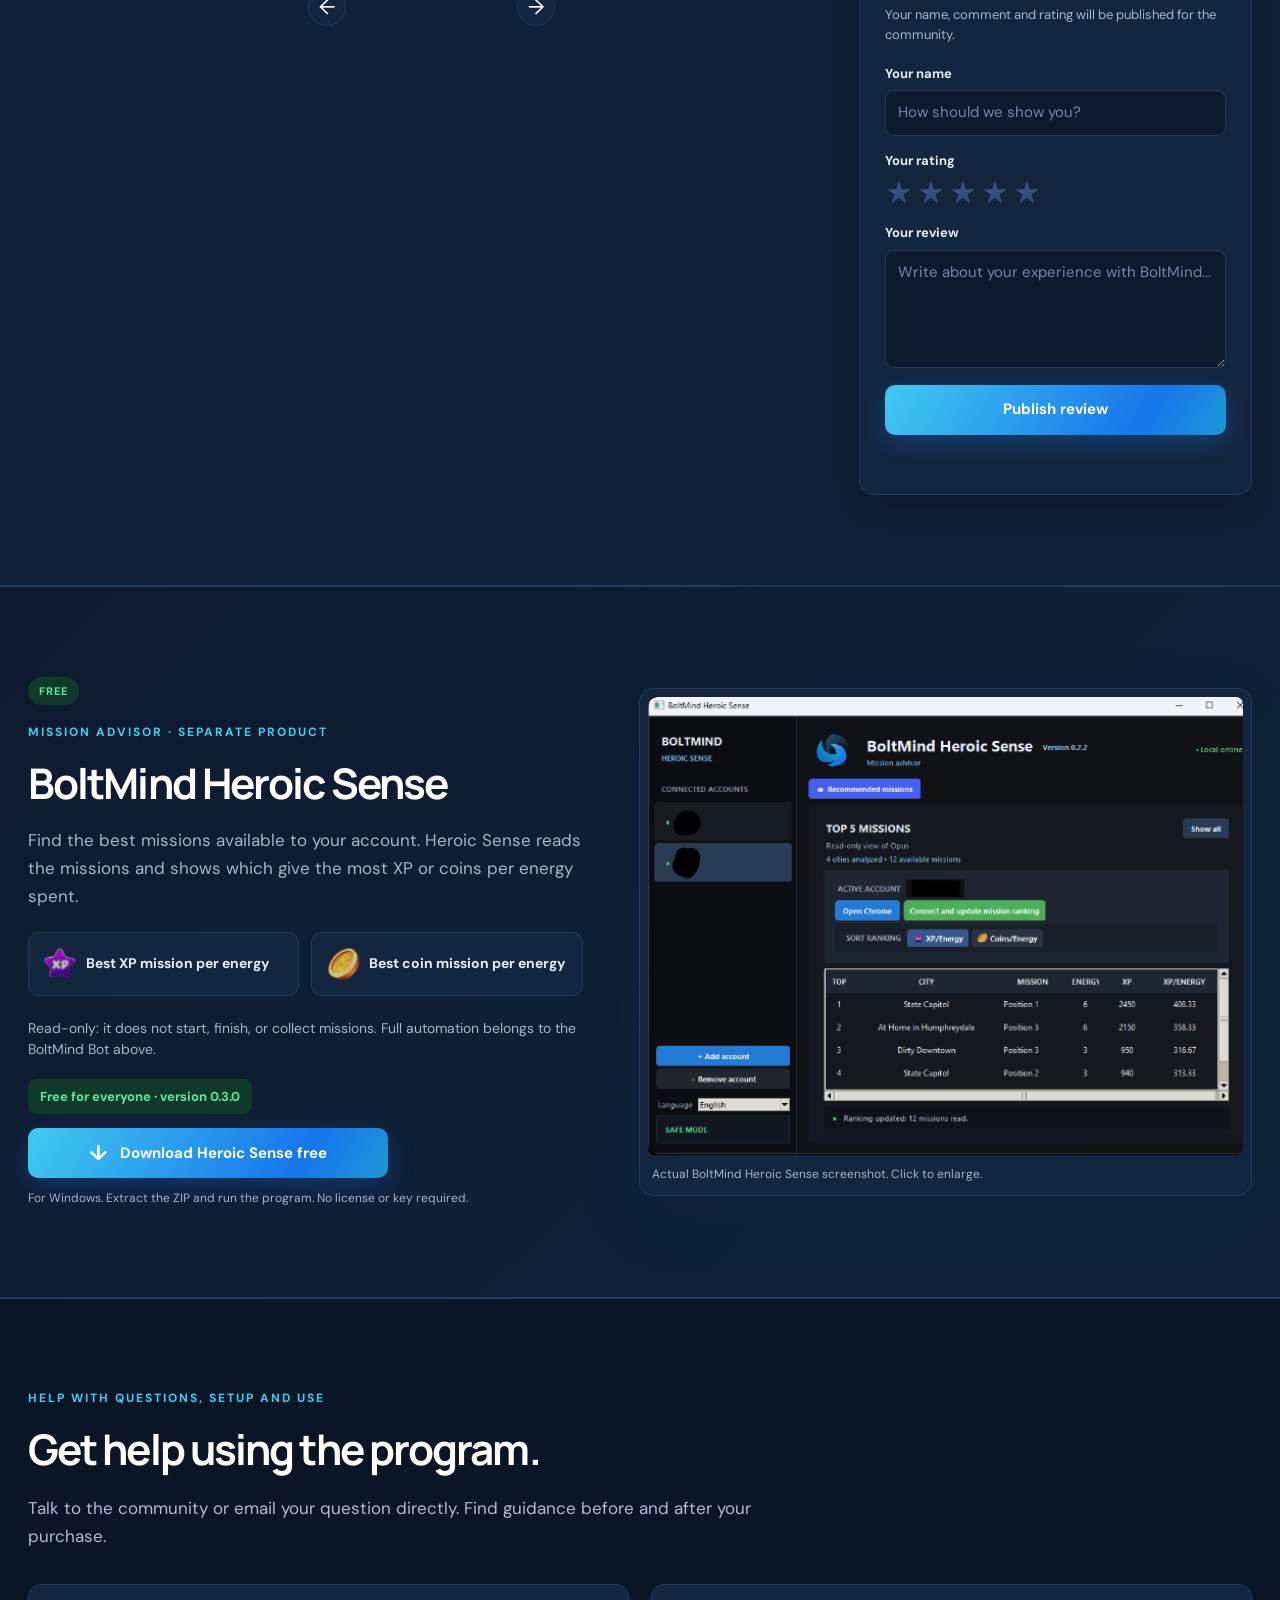
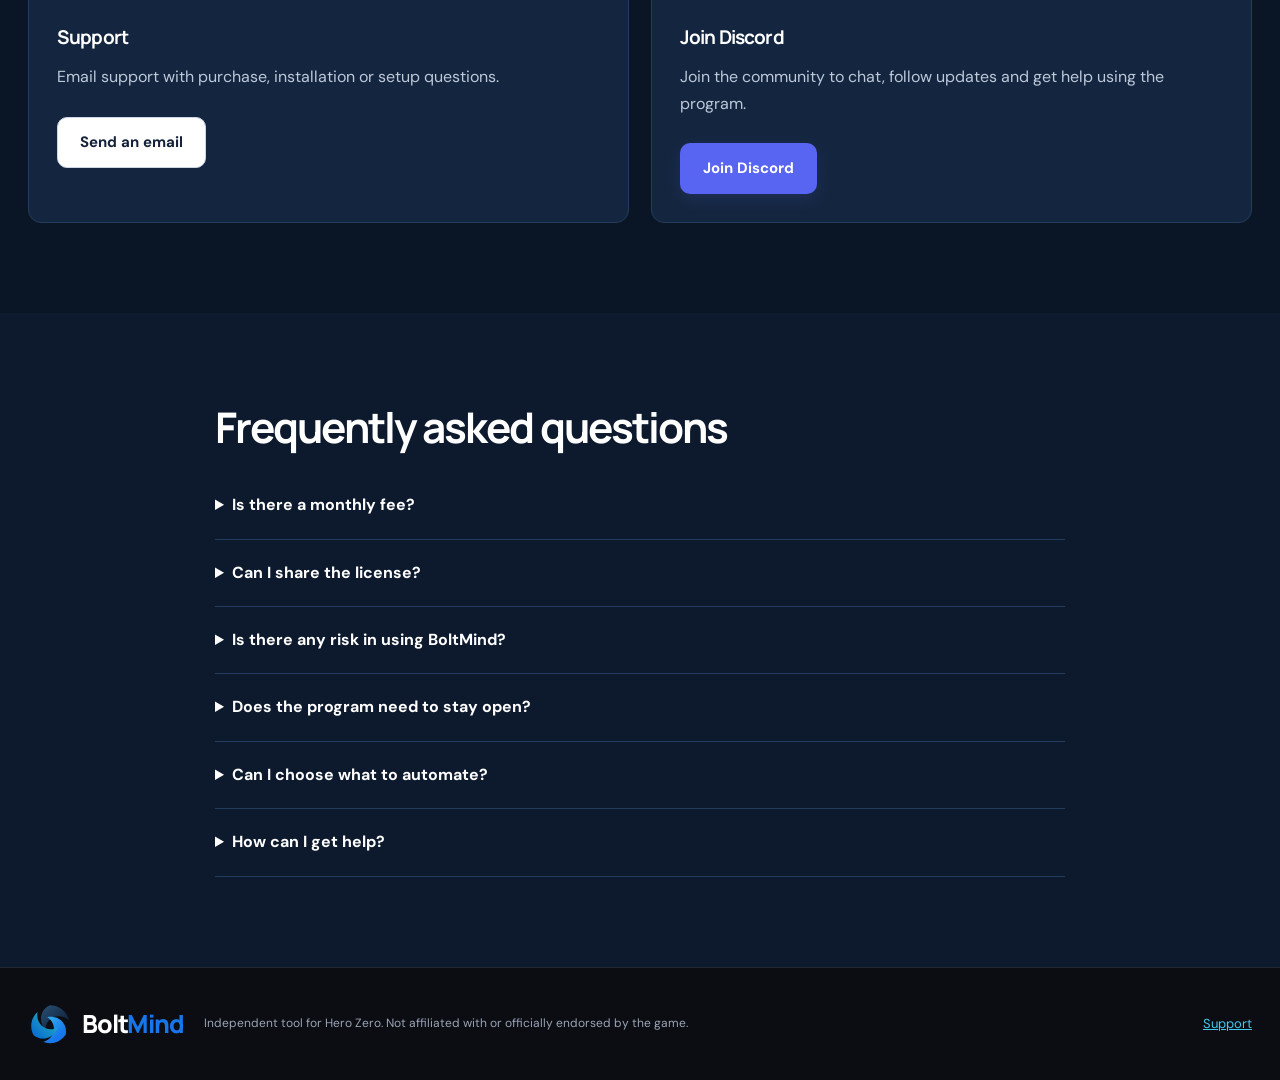
==== commit c45c577d: "Update site for BoltMind 4 and new prices - Twelve new desktop screenshots of the BoltMind 4.2 panel" ====
--- a/index.html
+++ b/index.html
@@ -1,15 +1,15 @@
 <!doctype html>
-<html lang="en-US"><head><meta charset="utf-8"><meta name="viewport" content="width=device-width,initial-scale=1"><meta name="description" content="BoltMind Bot automates your Hero Zero routine. BoltMind Heroic Sense is a free mission advisor that ranks missions by XP or coins per energy. Separate products."><title>BoltMind &mdash; Tools for Hero Zero</title><link rel="icon" href="assets/boltmind.svg?v=20260926-brand8" type="image/svg+xml"><link rel="preconnect" href="https://fonts.googleapis.com"><link rel="preconnect" href="https://fonts.gstatic.com" crossorigin><link href="https://fonts.googleapis.com/css2?family=DM+Sans:wght@400;500;600;700&family=Manrope:wght@500;600;700;800&display=swap" rel="stylesheet"><link rel="stylesheet" href="styles.css?v=20261007-sensefree1"></head>
-<body><header class="topbar"><div class="shell nav"><a class="brand" href="#inicio" aria-label="BoltMind"><img src="assets/boltmind.svg?v=20260926-brand8" alt=""><span class="brand-name">Bolt<strong>Mind</strong></span></a><nav class="nav-links"><a href="#inicio" data-t="botNav"></a><a href="#heroic-sense">Heroic Sense</a><a href="#recursos" data-t="features"></a><a href="#programa" data-t="preview"></a><a href="#preco" data-t="lifetime"></a><a href="#avaliacoes" data-t="reviews"></a></nav><div class="nav-actions"><label class="language"><span class="sr-only">Language</span><select id="language"><option value="en" selected>EN - English</option><option value="pt">PT - Portugu&#234;s</option><option value="pl">PL - Polski</option><option value="el">EL - &#917;&#955;&#955;&#951;&#957;&#953;&#954;&#940;</option><option value="de">DE - Deutsch</option><option value="fr">FR - Fran&#231;ais</option></select></label><a class="button button-secondary" href="#suporte" data-t="account"></a></div></div></header>
-<main id="inicio"><section class="hero shell"><div class="hero-copy"><p class="eyebrow" data-t="botEyebrow"></p><h1 data-t="title"></h1><p class="hero-lead" data-t="lead"></p><div class="hero-actions"><a class="button button-discord" href="https://discord.gg/2xdGbxEz8" target="_blank" rel="noopener"><span data-t="discord"></span><span aria-hidden="true">&#8599;</span></a></div><p class="trust-line" data-t="trust"></p><aside class="hero-assurance" aria-label="Segurança e praticidade"><div><strong data-t="assuranceTitle"></strong><p data-t="assuranceLead"></p></div></aside><a class="android-announcement" href="#programa"><span class="new-badge" data-platform="new"></span><strong data-platform="announcement"></strong><span aria-hidden="true">&#8594;</span></a><button class="text-button" id="open-features" data-t="what"></button></div><figure class="brand-stage" aria-label="BoltMind"><span class="brand-orbit orbit-one" aria-hidden="true"></span><span class="brand-orbit orbit-two" aria-hidden="true"></span><span class="brand-spark spark-one" aria-hidden="true"></span><span class="brand-spark spark-two" aria-hidden="true"></span><span class="brand-spark spark-three" aria-hidden="true"></span><img src="assets/boltmind.svg?v=20260926-brand8" alt=""></figure></section>
-<section class="section heroic-section" id="heroic-sense" aria-labelledby="heroic-title"><div class="shell"><div class="heroic-layout"><div class="heroic-copy"><p class="heroic-badge" data-t="senseNew"></p><p class="eyebrow" data-t="senseType"></p><h2 id="heroic-title">BoltMind Heroic Sense</h2><p class="section-lead" data-t="senseLead"></p><div class="heroic-criteria"><div><img src="assets/sense-xp.png" alt="" width="32" height="32"><strong data-t="senseXp"></strong></div><div><img src="assets/sense-coins.png" alt="" width="32" height="32"><strong data-t="senseCoins"></strong></div></div><p class="heroic-boundary" data-t="senseBoundary"></p><p class="heroic-free" data-t="senseFreeLabel"></p><a class="button button-primary heroic-download" href="downloads/boltmind-heroic-sense-v0.3.0-free.zip" download="BoltMind Heroic Sense v0.3.0 FREE.zip"><span aria-hidden="true">&#8595;</span><span data-t="senseDownload"></span></a><p class="heroic-download-note" data-t="senseDownloadNote"></p></div><figure class="heroic-real-shot"><button class="zoom-shot" type="button"><img src="assets/heroic-sense-real.png?v=20261006" alt="BoltMind Heroic Sense" loading="lazy" width="583" height="449"></button><figcaption data-t="senseShotCaption"></figcaption></figure></div></div></section>
+<html lang="en-US"><head><meta charset="utf-8"><meta name="theme-color" content="#0b0d12"><meta name="viewport" content="width=device-width,initial-scale=1"><meta name="description" content="BoltMind Bot automates your Hero Zero routine. BoltMind Heroic Sense is a free mission advisor that ranks missions by XP or coins per energy. Separate products."><title>BoltMind &mdash; Tools for Hero Zero</title><link rel="icon" href="assets/boltmind.svg?v=20260926-brand8" type="image/svg+xml"><link rel="preconnect" href="https://fonts.googleapis.com"><link rel="preconnect" href="https://fonts.gstatic.com" crossorigin><link href="https://fonts.googleapis.com/css2?family=DM+Sans:wght@400;500;600;700&family=Manrope:wght@500;600;700;800&display=swap" rel="stylesheet"><link rel="stylesheet" href="styles.css?v=20261107-v4c"></head>
+<body><header class="topbar"><div class="shell nav"><a class="brand" href="#inicio" aria-label="BoltMind"><img src="assets/boltmind.svg?v=20260926-brand8" alt=""><span class="brand-name">Bolt<strong>Mind</strong></span></a><nav class="nav-links"><a href="#inicio" data-t="botNav"></a><a href="#heroic-sense">Heroic Sense</a><a href="#recursos" data-t="features"></a><a href="#programa" data-t="preview"></a><a href="#preco" data-t="lifetime"></a><a href="#avaliacoes" data-t="reviews"></a></nav><div class="nav-actions"><label class="language"><span class="sr-only">Language</span><select id="language"><option value="en" selected>EN - English</option><option value="pt">PT - Portugu&#234;s</option><option value="pl">PL - Polski</option><option value="el">EL - &#917;&#955;&#955;&#951;&#957;&#953;&#954;&#940;</option><option value="de">DE - Deutsch</option><option value="fr">FR - Fran&#231;ais</option></select></label><a class="button button-secondary" href="#suporte" data-t="account"></a><a class="button button-primary nav-buy" href="#preco" data-t="buy"></a></div></div></header>
+<main id="inicio"><div class="hero-band"><section class="hero shell"><div class="hero-copy"><a class="hero-pill" href="#programa"><span class="new-badge" data-platform="new"></span><span data-platform="announcement"></span><span aria-hidden="true">&#8594;</span></a><p class="eyebrow" data-t="botEyebrow"></p><h1 data-t="title"></h1><p class="hero-lead" data-t="lead"></p><ul class="hero-chips"><li data-platform="chip1"></li><li data-platform="chip2"></li><li data-platform="chip3"></li><li data-platform="chip4"></li></ul><div class="hero-actions"><a class="button button-primary hero-buy" href="#preco"><span data-t="buy"></span><span class="hero-buy-price price-inline"></span></a><a class="button button-discord" href="https://discord.gg/2xdGbxEz8" target="_blank" rel="noopener"><span data-t="discord"></span><span aria-hidden="true">&#8599;</span></a></div><p class="trust-line" data-t="trust"></p><button class="text-button" id="open-features" data-t="what"></button></div><figure class="hero-product"><div class="hero-window"><div class="hero-window-bar" aria-hidden="true"><i></i><i></i><i></i><span>BoltMind 4.2</span></div><button class="zoom-shot" type="button"><img src="assets/screenshots/desktop/geral.png?v=20261107" alt="BoltMind 4" width="1440" height="960"></button></div><img class="hero-mark" src="assets/boltmind.svg?v=20260926-brand8" alt="" width="88" height="88"></figure></section></div>
+
 <section class="value-strip"><div class="shell"><span data-t="lifetime"></span><span data-t="profiles"></span><span data-t="daily"></span><span>Discord + e-mail</span></div></section>
 <section class="section shell" id="recursos"><p class="eyebrow">BOLTMIND</p><h2 data-t="featuresTitle"></h2><p class="section-lead" data-t="featuresLead"></p><div class="feature-grid" id="feature-grid"></div></section>
-<section class="section screenshot-section" id="programa"><div class="shell"><p class="eyebrow" data-t="preview"></p><h2 data-t="screensTitle"></h2><p class="section-lead" data-t="shotNote"></p><div class="platform-tabs" id="platform-tabs" aria-label="Plataforma"></div><div class="tab-list" id="screenshot-tabs" role="tablist"></div><button class="gallery-shot zoom-shot" type="button"><img id="gallery-image" src="assets/screenshots/desktop/geral.png?v=20260929" alt="" loading="lazy" width="1226" height="961"></button><p class="gallery-caption" id="gallery-caption"></p><div class="price-section gallery-pricing" id="preco"><div><p class="eyebrow" data-t="lifetime"></p><h2 data-t="priceTitle"></h2><p class="section-lead" data-t="priceLead"></p><ul class="benefits"><li data-t="individual"></li><li data-t="updates"></li><li data-t="support"></li></ul><a class="button button-discord" href="https://discord.gg/2xdGbxEz8" target="_blank" rel="noopener" data-t="ask"></a></div><article class="price-card"><span class="plan-name" data-t="botNav"></span><p class="plan-caption" data-t="lifetime"></p><p class="platform-lifetime" data-platform="platformLifetime"></p><strong id="price-value"></strong><p data-t="onePayment"></p><a class="button button-primary purchase" href="https://pay.hotmart.com/J107735600B?bid=1790177595394" target="_blank" rel="noopener" data-t="buy"></a><p class="payment-note" data-t="payment"></p><p class="conversion-note"></p></article></div></div></section>
+<section class="section screenshot-section" id="programa"><div class="shell"><p class="eyebrow" data-t="preview"></p><h2 data-t="screensTitle"></h2><p class="section-lead" data-t="shotNote"></p><div class="platform-tabs" id="platform-tabs" aria-label="Plataforma"></div><div class="tab-list" id="screenshot-tabs" role="tablist"></div><button class="gallery-shot zoom-shot" type="button"><img id="gallery-image" src="assets/screenshots/desktop/automacoes.png?v=20261107" alt="" loading="lazy" width="1440" height="960"></button><p class="gallery-caption" id="gallery-caption"></p><div class="price-section gallery-pricing" id="preco"><div><p class="eyebrow" data-t="lifetime"></p><h2 data-t="priceTitle"></h2><p class="section-lead" data-t="priceLead"></p><ul class="benefits"><li data-t="individual"></li><li data-t="updates"></li><li data-t="support"></li></ul><p class="risk-notice" role="note"><span><strong data-platform="riskTitle"></strong><span data-platform="riskNotice"></span></span></p><a class="button button-discord" href="https://discord.gg/2xdGbxEz8" target="_blank" rel="noopener" data-t="ask"></a></div><article class="price-card"><span class="plan-name" data-t="botNav"></span><p class="plan-caption" data-t="lifetime"></p><p class="platform-lifetime" data-platform="platformLifetime"></p><strong id="price-value"></strong><p data-t="onePayment"></p><a class="button button-primary purchase" href="https://pay.hotmart.com/J107735600B?bid=1790177595394" target="_blank" rel="noopener" data-t="buy"></a><p class="payment-note" data-t="payment"></p><p class="conversion-note"></p></article></div></div></section>
 <section class="section reviews-section" id="avaliacoes"><div class="shell"><p class="eyebrow" data-t="reviews"></p><h2 data-t="reviewsTitle"></h2><p class="section-lead" data-t="reviewsLead"></p><div class="review-layout"><div class="review-showcase"><div class="review-list" id="review-list" aria-live="polite"><p class="review-state" data-t="reviewsLoading"></p></div><div class="review-controls" id="review-controls" hidden><button type="button" class="review-nav" id="review-prev" aria-label="Previous review">←</button><p id="review-position" aria-live="polite"></p><button type="button" class="review-nav" id="review-next" aria-label="Next review">→</button></div></div><form class="review-form" id="review-form"><h3 id="review-form-title"></h3><p id="review-form-lead"></p><label><span id="review-name-label"></span><input id="review-name" name="name" type="text" required maxlength="80" autocomplete="nickname"></label><fieldset class="review-rating"><legend id="review-rating-label"></legend><div class="review-stars" role="radiogroup"><button type="button" data-rating="1" role="radio" aria-checked="false" aria-label="1 star">★</button><button type="button" data-rating="2" role="radio" aria-checked="false" aria-label="2 stars">★</button><button type="button" data-rating="3" role="radio" aria-checked="false" aria-label="3 stars">★</button><button type="button" data-rating="4" role="radio" aria-checked="false" aria-label="4 stars">★</button><button type="button" data-rating="5" role="radio" aria-checked="false" aria-label="5 stars">★</button></div></fieldset><label><span id="review-comment-label"></span><textarea id="review-comment" name="comment" required minlength="3" maxlength="1500"></textarea></label><button class="button button-primary" type="submit" id="review-submit"></button><p class="review-form-status" id="review-form-status" role="status" aria-live="polite"></p></form></div></div></section>
-<section class="section support-section" id="suporte"><div class="shell"><p class="eyebrow" data-t="support"></p><h2 data-t="supportTitle"></h2><p class="section-lead" data-t="supportLead"></p><div class="support-cards"><article><h3 data-t="account"></h3><p data-t="accountLead"></p><button type="button" class="button button-secondary" data-open-support data-t="create"></button></article><article><h3 data-t="discord"></h3><p data-t="discordLead"></p><a class="button button-discord" href="https://discord.gg/2xdGbxEz8" target="_blank" rel="noopener" data-t="discord"></a></article></div></div></section>
+<section class="section heroic-section" id="heroic-sense" aria-labelledby="heroic-title"><div class="shell"><div class="heroic-layout"><div class="heroic-copy"><p class="heroic-badge" data-t="senseNew"></p><p class="eyebrow" data-t="senseType"></p><h2 id="heroic-title">BoltMind Heroic Sense</h2><p class="section-lead" data-t="senseLead"></p><div class="heroic-criteria"><div><img src="assets/sense-xp.png" alt="" width="32" height="32"><strong data-t="senseXp"></strong></div><div><img src="assets/sense-coins.png" alt="" width="32" height="32"><strong data-t="senseCoins"></strong></div></div><p class="heroic-boundary" data-t="senseBoundary"></p><p class="heroic-free" data-t="senseFreeLabel"></p><a class="button button-primary heroic-download" href="downloads/boltmind-heroic-sense-v0.3.0-free.zip" download="BoltMind Heroic Sense v0.3.0 FREE.zip"><span aria-hidden="true">&#8595;</span><span data-t="senseDownload"></span></a><p class="heroic-download-note" data-t="senseDownloadNote"></p></div><figure class="heroic-real-shot"><button class="zoom-shot" type="button"><img src="assets/heroic-sense-real.png?v=20261006" alt="BoltMind Heroic Sense" loading="lazy" width="583" height="449"></button><figcaption data-t="senseShotCaption"></figcaption></figure></div></div></section><section class="section support-section" id="suporte"><div class="shell"><p class="eyebrow" data-t="support"></p><h2 data-t="supportTitle"></h2><p class="section-lead" data-t="supportLead"></p><div class="support-cards"><article><h3 data-t="account"></h3><p data-t="accountLead"></p><button type="button" class="button button-secondary" data-open-support data-t="create"></button></article><article><h3 data-t="discord"></h3><p data-t="discordLead"></p><a class="button button-discord" href="https://discord.gg/2xdGbxEz8" target="_blank" rel="noopener" data-t="discord"></a></article></div></div></section>
 <section class="section shell faq"><h2 data-t="faq"></h2><div id="faq-list"></div></section></main>
 <footer><div class="shell"><a class="brand" href="#inicio" aria-label="BoltMind"><img src="assets/boltmind.svg?v=20260926-brand8" alt=""><span class="brand-name">Bolt<strong>Mind</strong></span></a><p data-t="footer"></p><a href="#suporte" data-t="account"></a></div></footer>
 <dialog id="features-dialog"><button class="close-dialog" aria-label="Close" data-close>&times;</button><p class="eyebrow">BOLTMIND / HERO ZERO</p><h2 data-t="what"></h2><div id="feature-details"></div><p data-t="more"></p><a class="button button-secondary checkout-details" id="dialog-checkout-link" href="#preco"></a></dialog>
 <dialog id="support-dialog" class="support-dialog"><button class="close-dialog" type="button" aria-label="Close" data-close>&times;</button><p class="eyebrow" data-t="supportFormKicker"></p><h2 data-t="supportFormTitle"></h2><p class="dialog-lead" data-t="supportFormLead"></p><p class="support-status" id="support-status" data-t="supportSent" hidden></p><form action="https://formsubmit.co/blackboltmax@gmail.com" method="POST"><input type="hidden" name="_subject" value="BoltMind - nova mensagem pelo site"><input type="hidden" name="_template" value="table"><input type="hidden" name="_captcha" value="true"><input type="hidden" name="_next" value="https://herozero-assistant.github.io/hero-zero-assistant/?support=sent#suporte"><input class="honeypot" type="text" name="_honey" tabindex="-1" autocomplete="off"><label><span data-t="supportName"></span><input name="name" type="text" required maxlength="80" autocomplete="name"></label><label><span data-t="supportEmail"></span><input name="email" type="email" required maxlength="160" autocomplete="email"></label><label><span data-t="supportTopic"></span><select name="topic" required><option value="Question" data-t="supportTopicQuestion"></option><option value="Suggestion" data-t="supportTopicSuggestion"></option><option value="Purchase" data-t="supportTopicPurchase"></option></select></label><label><span data-t="supportMessage"></span><textarea name="message" required minlength="10" maxlength="3000" data-ph="supportPlaceholder"></textarea></label><button class="button button-primary button-full" type="submit" data-t="supportSend"></button><small data-t="supportPrivacy"></small></form></dialog>
-<dialog id="image-dialog"><button class="close-dialog" aria-label="Close" data-close>&times;</button><img id="zoom-image" alt=""></dialog><script src="i18n-v2.js?v=20261007-sensefree1"></script><script src="support.js?v=20260925-support1"></script><script src="features.js?v=20260925-product2"></script><script src="faq.js?v=20260926-supportprivacy1"></script><script src="reviews.js?v=20260926-final1"></script><script src="platform-copy.js?v=20261012-price2"></script><script src="app.js?v=20261012-price2"></script></body></html>
+<dialog id="image-dialog"><button class="close-dialog" aria-label="Close" data-close>&times;</button><img id="zoom-image" alt=""></dialog><script src="i18n-v2.js?v=20261107-v4b"></script><script src="support.js?v=20260925-support1"></script><script src="features.js?v=20261107-v4"></script><script src="faq.js?v=20261107-v4b"></script><script src="reviews.js?v=20260926-final1"></script><script src="platform-copy.js?v=20261107-v4c"></script><script src="app.js?v=20261107-v4b"></script></body></html>
--- a/styles.css
+++ b/styles.css
@@ -78,3 +78,130 @@
 .gallery-pricing .benefits{margin:18px 0}
 .gallery-pricing .price-card{padding:28px}
 @media(max-width:720px){.gallery-pricing{margin-top:28px}.gallery-pricing .price-card{padding:24px}}
+
+
+
+
+
+/* BoltMind 4 brand: dark panel look, logo gradient, purchase first. */
+:root{--bm-bg:#0b0d12;--bm-panel:#12151c;--bm-raise:#181c26;--bm-line:#222734;--bm-text:#e8eaf0;--bm-soft:#c9cfdb;--bm-muted:#9aa3b5;--bm-cyan:#42c9ef;--bm-blue:#1676eb;--bm-teal:#28c8ba;--bm-grad:linear-gradient(120deg,#42c9ef,#1676eb 55%,#28c8ba)}
+.topbar{background:#0b0d12e8;border-bottom-color:#1c2130}
+.topbar .brand,.topbar .brand-name{color:#fff}.topbar .brand-name strong{background:var(--bm-grad);-webkit-background-clip:text;background-clip:text;color:transparent}
+.topbar .nav-links a{color:var(--bm-muted)}.topbar .nav-links a:hover{color:#fff}
+.topbar .language select{background:var(--bm-panel);border-color:var(--bm-line);color:var(--bm-text)}
+.topbar .button-secondary{background:transparent;border-color:#2b3242;color:var(--bm-text)}.topbar .button-secondary:hover{background:var(--bm-raise)}
+.button-primary{background:var(--bm-grad);background-size:140% 100%;border:0;color:#fff;box-shadow:0 8px 26px #1676eb4d;transition:background-position .3s,box-shadow .2s,transform .2s}
+.button-primary:hover{background:var(--bm-grad);background-size:140% 100%;background-position:100% 0;box-shadow:0 12px 34px #1676eb70;transform:translateY(-1px)}
+.nav-buy{min-height:42px;padding:9px 18px;font-size:14px}
+.hero-band{position:relative;overflow:hidden;background:radial-gradient(900px 520px at 78% 38%,#1676eb38,transparent 70%),radial-gradient(700px 420px at 8% 0%,#28c8ba1f,transparent 70%),var(--bm-bg);color:var(--bm-text)}
+.hero-band:after{position:absolute;inset:auto 0 0;height:1px;content:"";background:var(--bm-grad);opacity:.5}
+.hero-band .hero{grid-template-columns:minmax(0,.92fr) minmax(0,1.08fr);gap:56px;padding:76px 0 84px}
+.hero-band .hero:before{display:none}
+.hero-band .eyebrow{color:var(--bm-cyan)}
+.hero-band h1{color:#fff}
+.hero-band .hero-lead{color:var(--bm-soft)}
+.hero-pill{display:inline-flex;align-items:center;gap:10px;max-width:100%;margin:0 0 22px;padding:7px 14px 7px 7px;border:1px solid #2a3a55;border-radius:99px;background:#121a29;color:var(--bm-soft);font-size:13px;line-height:1.4;text-decoration:none;transition:border-color .2s}
+.hero-pill:hover{border-color:var(--bm-cyan);color:#fff}
+.hero-pill .new-badge{background:var(--bm-grad);color:#fff;border-radius:99px;padding:4px 9px}
+.hero-chips{display:flex;flex-wrap:wrap;gap:8px;margin:0 0 26px;padding:0;list-style:none}
+.hero-chips li{padding:6px 12px;border:1px solid var(--bm-line);border-radius:99px;background:var(--bm-panel);color:var(--bm-soft);font-size:13px;font-weight:700}
+.hero-chips li:before{content:"";display:inline-block;width:7px;height:7px;margin-right:8px;border-radius:50%;background:#3ddc84;box-shadow:0 0 10px #3ddc84aa;vertical-align:1px}
+.hero-band .hero-actions{display:flex;flex-wrap:wrap;gap:12px;max-width:none}
+.hero-band .hero-actions .button{min-height:56px;padding:15px 24px;font-size:16px}
+.hero-band .hero-actions .button-discord{width:auto;margin:0;background:#1d2233;border:1px solid #333c56;box-shadow:none}.hero-band .hero-actions .button-discord:hover{background:#262c42}
+.hero-buy-price{padding:3px 10px;border-radius:7px;background:#ffffff26;font-weight:800}
+.hero-buy-price:empty{display:none}
+.hero-band .trust-line{max-width:600px;margin:18px 0 6px;padding:0;border:0;background:none;color:var(--bm-muted);font-size:13px;font-weight:600}
+.hero-band .text-button{color:var(--bm-cyan);border-color:#42c9ef55}
+.hero-band .discord-video-link{max-width:600px;background:#161a2b;border-color:#2e3456;color:#c3c8ff;box-shadow:none}.hero-band .discord-video-link:hover{background:#1c2138}
+.hero-product{position:relative;margin:0;min-width:0}
+.hero-product:before{position:absolute;inset:8% 4% -6%;z-index:0;content:"";border-radius:30px;background:var(--bm-grad);filter:blur(60px);opacity:.33}
+.hero-window{position:relative;z-index:1;overflow:hidden;border:1px solid #2a3142;border-radius:14px;background:var(--bm-panel);box-shadow:0 30px 80px #000a,0 0 0 1px #ffffff08 inset;transform:perspective(1600px) rotateY(-6deg) rotateX(2deg);transition:transform .5s}
+.hero-product:hover .hero-window{transform:none}
+.hero-window-bar{display:flex;align-items:center;gap:7px;padding:10px 14px;border-bottom:1px solid var(--bm-line);background:#0f1218}
+.hero-window-bar i{width:10px;height:10px;border-radius:50%;background:#2a303d}.hero-window-bar i:first-child{background:#ff6b6b}.hero-window-bar i:nth-child(2){background:#ffb547}.hero-window-bar i:nth-child(3){background:#3ddc84}
+.hero-window-bar span{margin-left:8px;color:var(--bm-muted);font-size:12px;font-weight:700}
+.hero-window .zoom-shot img{border-radius:0}
+.hero-mark{position:absolute;z-index:2;left:-26px;bottom:-26px;width:88px;height:88px;padding:12px;border:1px solid #2a3142;border-radius:22px;background:#0f1218;box-shadow:0 18px 40px #000a;animation:brandFloat 5.4s ease-in-out infinite}
+.value-strip{background:var(--bm-panel);border-color:var(--bm-line)}.value-strip .shell{color:var(--bm-soft)}
+.value-strip .shell span:before{content:"";display:inline-block;width:6px;height:6px;margin-right:9px;border-radius:50%;background:var(--bm-grad);vertical-align:2px}
+#recursos .eyebrow{background:var(--bm-grad);-webkit-background-clip:text;background-clip:text;color:transparent}
+.feature{position:relative;transition:transform .2s,box-shadow .2s,border-color .2s}
+.feature:hover{transform:translateY(-3px);border-color:#b9d6fb;box-shadow:0 18px 40px #18315614}
+.feature-number{background:var(--bm-grad);color:#fff}
+.feature:nth-child(-n+2){border-color:#9cc8fa;background:linear-gradient(160deg,#eef6ff,#fff 60%)}
+.screenshot-section{background:radial-gradient(800px 400px at 50% 0%,#1676eb26,transparent 70%),var(--bm-bg);border-color:var(--bm-line);color:var(--bm-text)}
+.screenshot-section h2{color:#fff}.screenshot-section .eyebrow{color:var(--bm-cyan)}.screenshot-section .section-lead{color:var(--bm-soft)}
+.screenshot-section .platform-tabs button{background:var(--bm-panel);border-color:var(--bm-line);color:var(--bm-soft)}
+.screenshot-section .platform-tabs button[aria-pressed=true]{border-color:var(--bm-cyan);background:#12233a;color:#fff;box-shadow:0 0 0 2px #42c9ef22}
+.screenshot-section .tab-list button{background:var(--bm-panel);border-color:var(--bm-line);color:var(--bm-soft)}
+.screenshot-section .tab-list button:hover{border-color:#3a4560;color:#fff}
+.screenshot-section .tab-list [aria-selected=true]{background:var(--bm-grad);border-color:transparent;color:#fff}
+.screenshot-section .gallery-shot{max-width:1000px;padding:0;overflow:hidden;border:1px solid #2a3142;background:var(--bm-panel);box-shadow:0 30px 80px #0008,0 0 70px #1676eb22}
+.screenshot-section .gallery-shot img{border-radius:0}
+.screenshot-section .gallery-caption{color:var(--bm-muted)}
+.gallery-pricing{width:min(100%,1000px);margin-top:60px;padding:36px;border:1px solid var(--bm-line);border-radius:22px;background:linear-gradient(150deg,#141a26,#0f1218)}
+.gallery-pricing .benefits li{color:var(--bm-soft)}.gallery-pricing .benefits li:before{color:#3ddc84}
+.gallery-pricing .price-card{position:relative;border:0;background:#fff;box-shadow:0 30px 70px #0009,0 0 0 2px #42c9ef55}
+.gallery-pricing .price-card:before{position:absolute;top:-13px;left:50%;transform:translateX(-50%);padding:5px 14px;border-radius:99px;background:var(--bm-grad);color:#fff;font-size:11px;font-weight:800;letter-spacing:.08em;white-space:nowrap;content:"BOLTMIND 4"}
+.gallery-pricing #price-value{background:linear-gradient(120deg,#0b4fb3,#1676eb 55%,#159c90);-webkit-background-clip:text;background-clip:text;color:transparent}
+footer{background:var(--bm-bg);border-color:var(--bm-line)}footer .brand,footer .brand-name{color:#fff}footer p{color:var(--bm-muted)}footer a:not(.brand){color:var(--bm-cyan)}
+@media(max-width:1000px){.hero-band .hero{grid-template-columns:1fr;gap:44px;padding:56px 0 64px}.hero-window{transform:none}.hero-mark{left:auto;right:-8px;bottom:-22px;width:70px;height:70px}}
+@media(max-width:720px){.nav-actions>.button-secondary{display:none}.nav-actions>.nav-buy{display:inline-flex;min-height:40px;padding:8px 13px;font-size:13px}.hero-band .hero-actions{flex-direction:column}.hero-band .hero-actions .button{width:100%}.hero-chips li{font-size:12px}.gallery-pricing{padding:22px 16px}.hero-mark{display:none}}
+@media(prefers-reduced-motion:reduce){.hero-mark{animation:none}.hero-window{transition:none}}
+.nav{gap:22px}.nav-links{gap:20px}.nav-links a{white-space:nowrap}.nav-links a[href="#preco"]{display:none}.nav-actions .button{white-space:nowrap}
+@media(max-width:1240px){.nav-links a[href="#heroic-sense"]{display:none}}
+.gallery-pricing .price-card{color:var(--ink)}.gallery-pricing .price-card .plan-name{color:var(--ink)}
+.gallery-pricing{align-items:start}.gallery-pricing>div:first-child{padding-top:24px}
+/* Navy instead of white, from the logo's dark stroke (#102139). */
+:root{--nv-bg:#0d1a2e;--nv-bg2:#102139;--nv-card:#14263f;--nv-card2:#182d4a;--nv-line:#233b5c;--nv-text:#e6edf7;--nv-muted:#a7b5cb}
+body{background:var(--nv-bg);color:var(--nv-text)}
+.section h2,.section h3,.faq h2{color:#fff}
+.section-lead{color:var(--nv-muted)}
+.value-strip{background:var(--nv-bg2);border-color:var(--nv-line)}
+.feature{background:var(--nv-card);border-color:var(--nv-line)}
+.feature p{color:var(--nv-muted)}
+.feature:hover{border-color:#3d6aa3;box-shadow:0 18px 40px #0006}
+.feature:nth-child(-n+2){border-color:#2f6fb8;background:linear-gradient(160deg,#18365c,var(--nv-card) 65%)}
+.reviews-section{background:var(--nv-bg2);border-color:var(--nv-line)}
+.reviews-section .eyebrow,.heroic-section .eyebrow,.support-section .eyebrow{color:var(--bm-cyan)}
+.review-card{background:var(--nv-card);border-color:var(--nv-line);box-shadow:0 12px 30px #0004}
+.review-card strong{color:#fff}.review-card p{color:var(--nv-muted)}
+.review-state,#review-position{color:var(--nv-muted)}
+.review-nav{background:var(--nv-card);border:1px solid var(--nv-line);color:#fff}
+.review-form{background:var(--nv-card);border-color:var(--nv-line);box-shadow:0 14px 34px #0004}
+.review-form h3{color:#fff}.review-form>p{color:var(--nv-muted)}
+.review-form label,.review-rating legend{color:var(--nv-text)}
+.review-form input,.review-form textarea{background:var(--nv-bg);border-color:var(--nv-line);color:#fff}
+.review-form input::placeholder,.review-form textarea::placeholder{color:#7387a6}
+.review-form input:focus,.review-form textarea:focus{outline-color:#1e3f6b;border-color:var(--bm-cyan)}
+.review-stars button{color:#36507a}
+.review-form-status.error{color:#ff8a80}.review-form-status.success{color:#5be3a0}
+.heroic-section{background:linear-gradient(135deg,var(--nv-bg),var(--nv-bg2) 70%);border-color:var(--nv-line)}
+.heroic-criteria>div{background:var(--nv-card);border-color:var(--nv-line);color:var(--nv-text)}
+.heroic-boundary{color:var(--nv-muted)}.heroic-download-note{color:var(--nv-muted)}
+.heroic-badge{background:#0f3a2a;color:#5be3a0}.heroic-free{background:#0f3a2a;color:#5be3a0}
+.heroic-real-shot{background:var(--nv-card);border-color:var(--nv-line)}.heroic-real-shot figcaption{color:var(--nv-muted)}
+.support-section{background:#0a1526;border-top:1px solid var(--nv-line)}
+.support-cards article{background:var(--nv-card);border-color:var(--nv-line)}
+.faq details{border-color:var(--nv-line)}.faq summary{color:#fff}.faq details p{color:var(--nv-muted)}
+.text-button{color:var(--bm-cyan);border-color:#42c9ef55}
+#features-dialog,#support-dialog{color:var(--ink)}#features-dialog h2,#features-dialog h3,#support-dialog h2{color:var(--ink)}
+#features-dialog .feature{background:#fff;border-color:var(--line)}#features-dialog .feature p{color:var(--muted)}#features-dialog .feature:nth-child(-n+2){background:linear-gradient(160deg,#eef6ff,#fff 60%);border-color:#9cc8fa}
+/* Checkout buttons: logo kept at its own proportion in a fixed box. */
+.price-card .checkout-choice{gap:12px}
+.price-card .checkout-link{display:grid;grid-template-columns:108px minmax(0,1fr) auto;align-items:center;gap:0;min-height:66px;padding:0;border:1px solid #d5deeb;border-radius:12px;background:#fff;overflow:hidden;box-shadow:0 4px 14px #1831560f;transition:transform .18s,box-shadow .18s,border-color .18s}
+.price-card .checkout-link:hover{transform:translateY(-1px);box-shadow:0 10px 24px #1831561f}
+.price-card .checkout-link img{box-sizing:content-box;width:84px;height:24px;max-width:none;padding:0 12px;object-fit:contain;object-position:center;align-self:stretch;border-right:1px solid #e6ecf4;background:#f8fafd}
+.price-card .checkout-link-copy{padding:10px 14px;gap:2px}
+.price-card .checkout-link .checkout-link-text{color:#142139;font-size:14px;font-weight:800;white-space:normal}
+.price-card .checkout-link .checkout-price{color:#1676eb;font-size:15px;font-weight:800}
+.price-card .checkout-link .checkout-arrow{padding:0 16px;color:#8a97ab;font-size:16px}
+.price-card .checkout-hotmart{border-color:#f6c4b0}.price-card .checkout-hotmart:hover{border-color:#f4511e}.price-card .checkout-hotmart .checkout-price{color:#d9461b}
+.price-card .checkout-payhip{border-color:#cdd8fb}.price-card .checkout-payhip:hover{border-color:#5b74f0}.price-card .checkout-payhip .checkout-price{color:#4b62d8}
+/* Responsible use notice. */
+.risk-notice{display:flex;gap:12px;max-width:520px;margin:24px 0 0;padding:14px 16px;border:1px solid #6b5420;border-left:4px solid #ffb547;border-radius:12px;background:#2a2312;color:#f2e2bd;font-size:13px;line-height:1.55}
+.risk-notice:before{content:"!";display:grid;place-items:center;flex:none;width:24px;height:24px;border-radius:50%;background:#ffb547;color:#2a2312;font-weight:900;font-size:14px}
+.risk-notice strong{display:block;margin-bottom:2px;color:#ffd27a;font-size:14px}
+.price-card .checkout-link img{height:auto;width:80px;padding:0 14px;align-self:stretch}
+.risk-notice{margin:24px 0 22px}
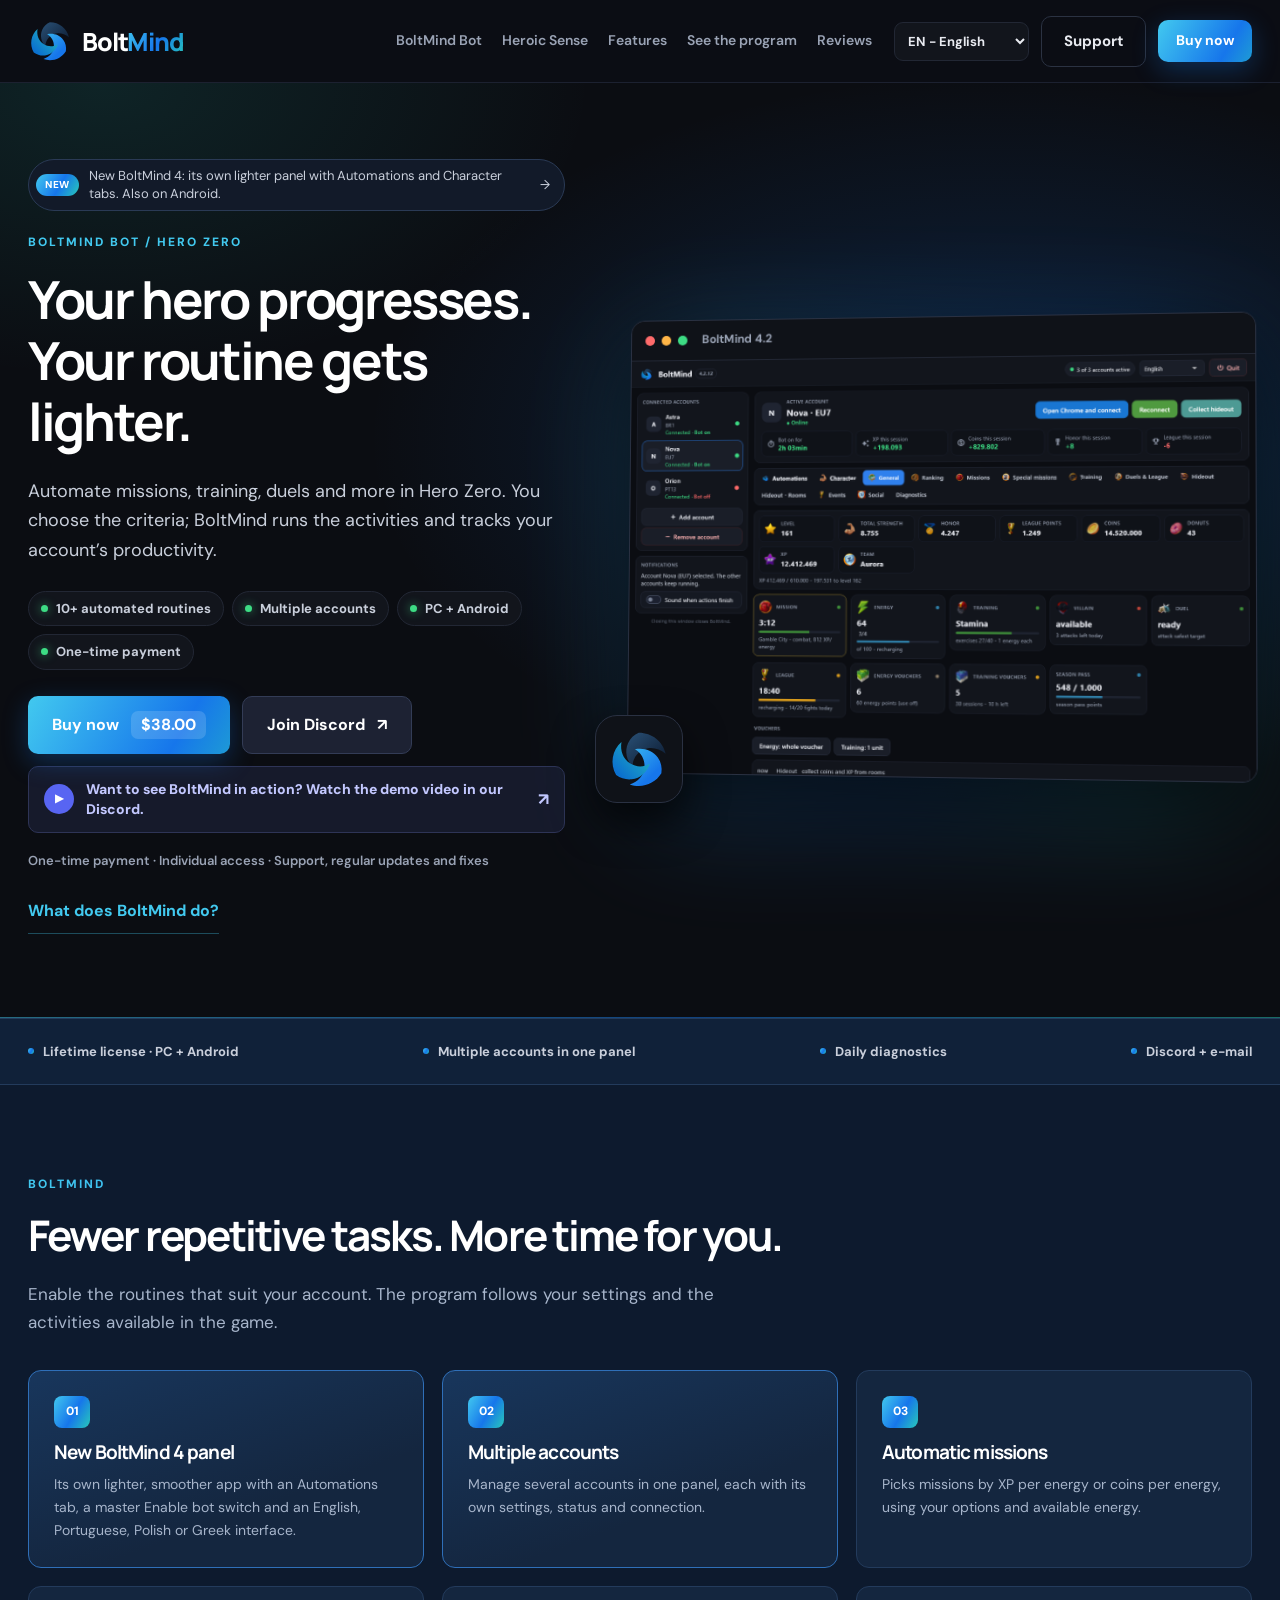
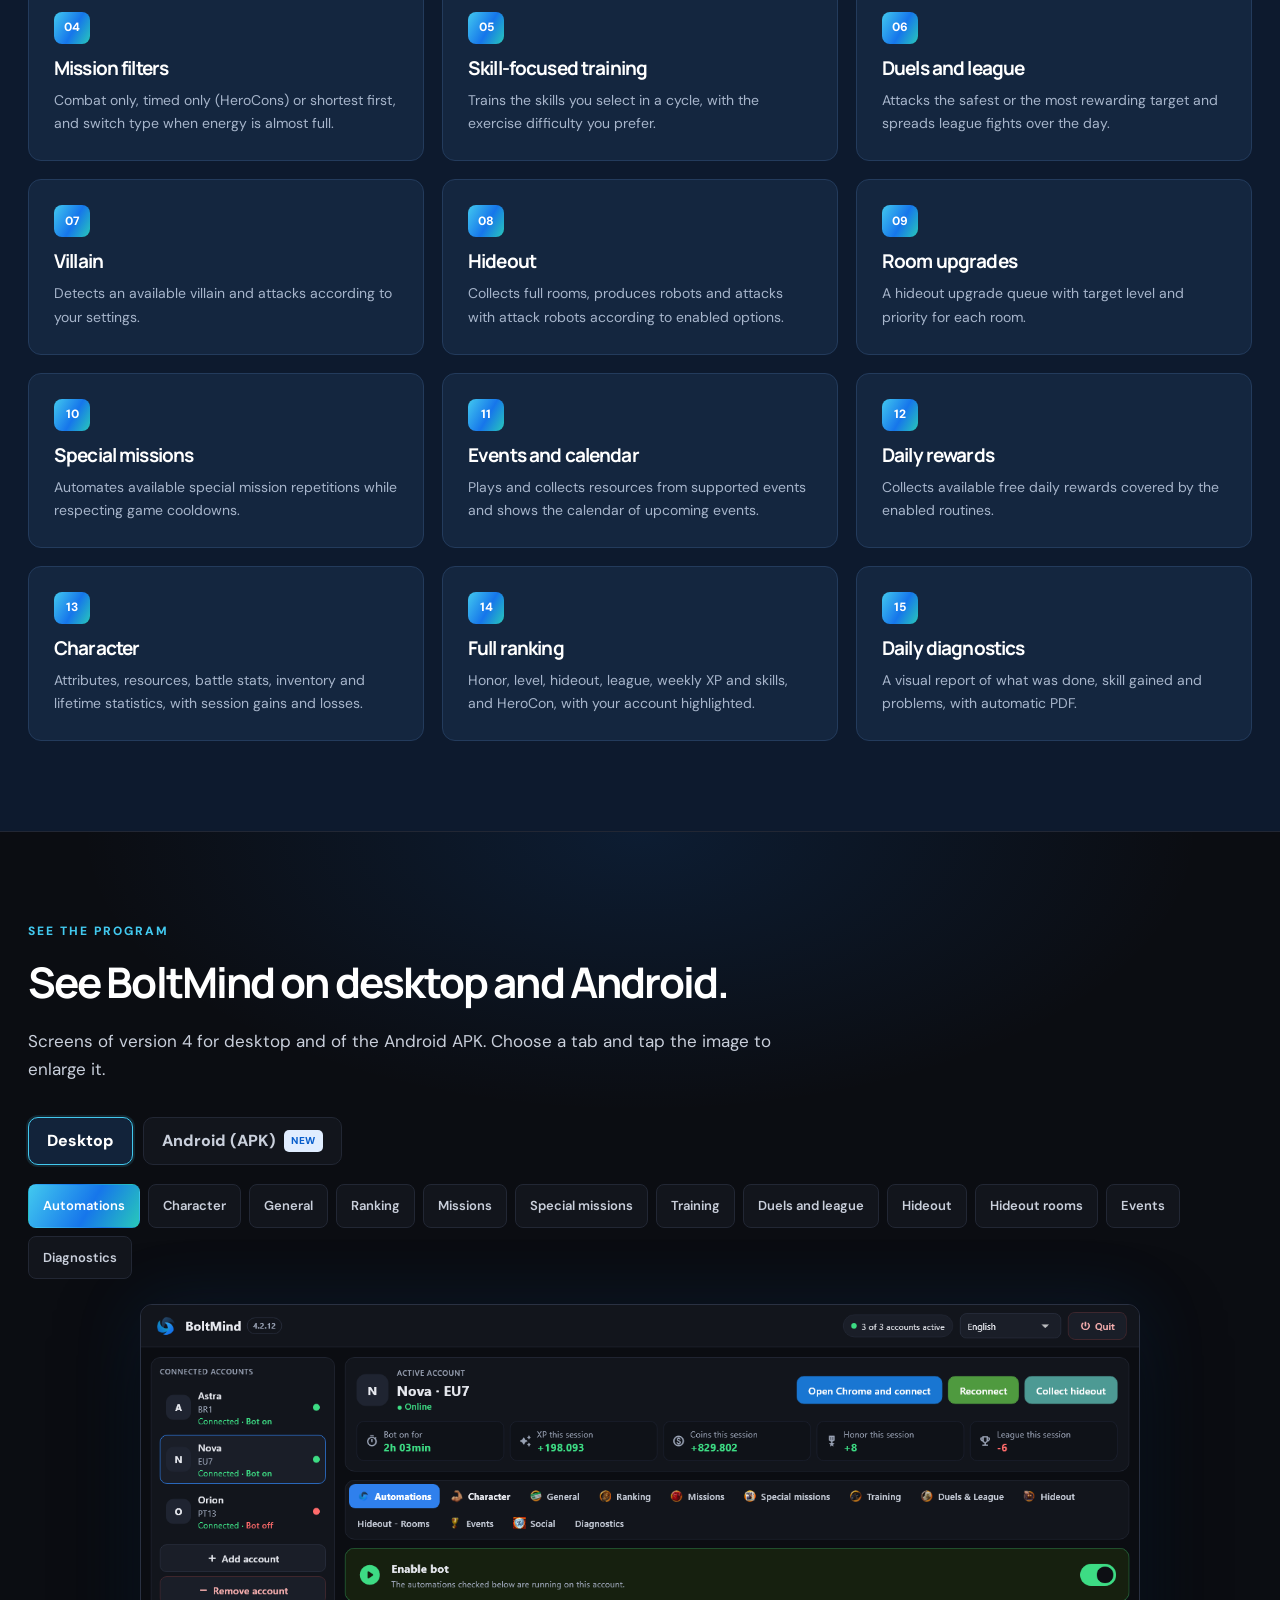
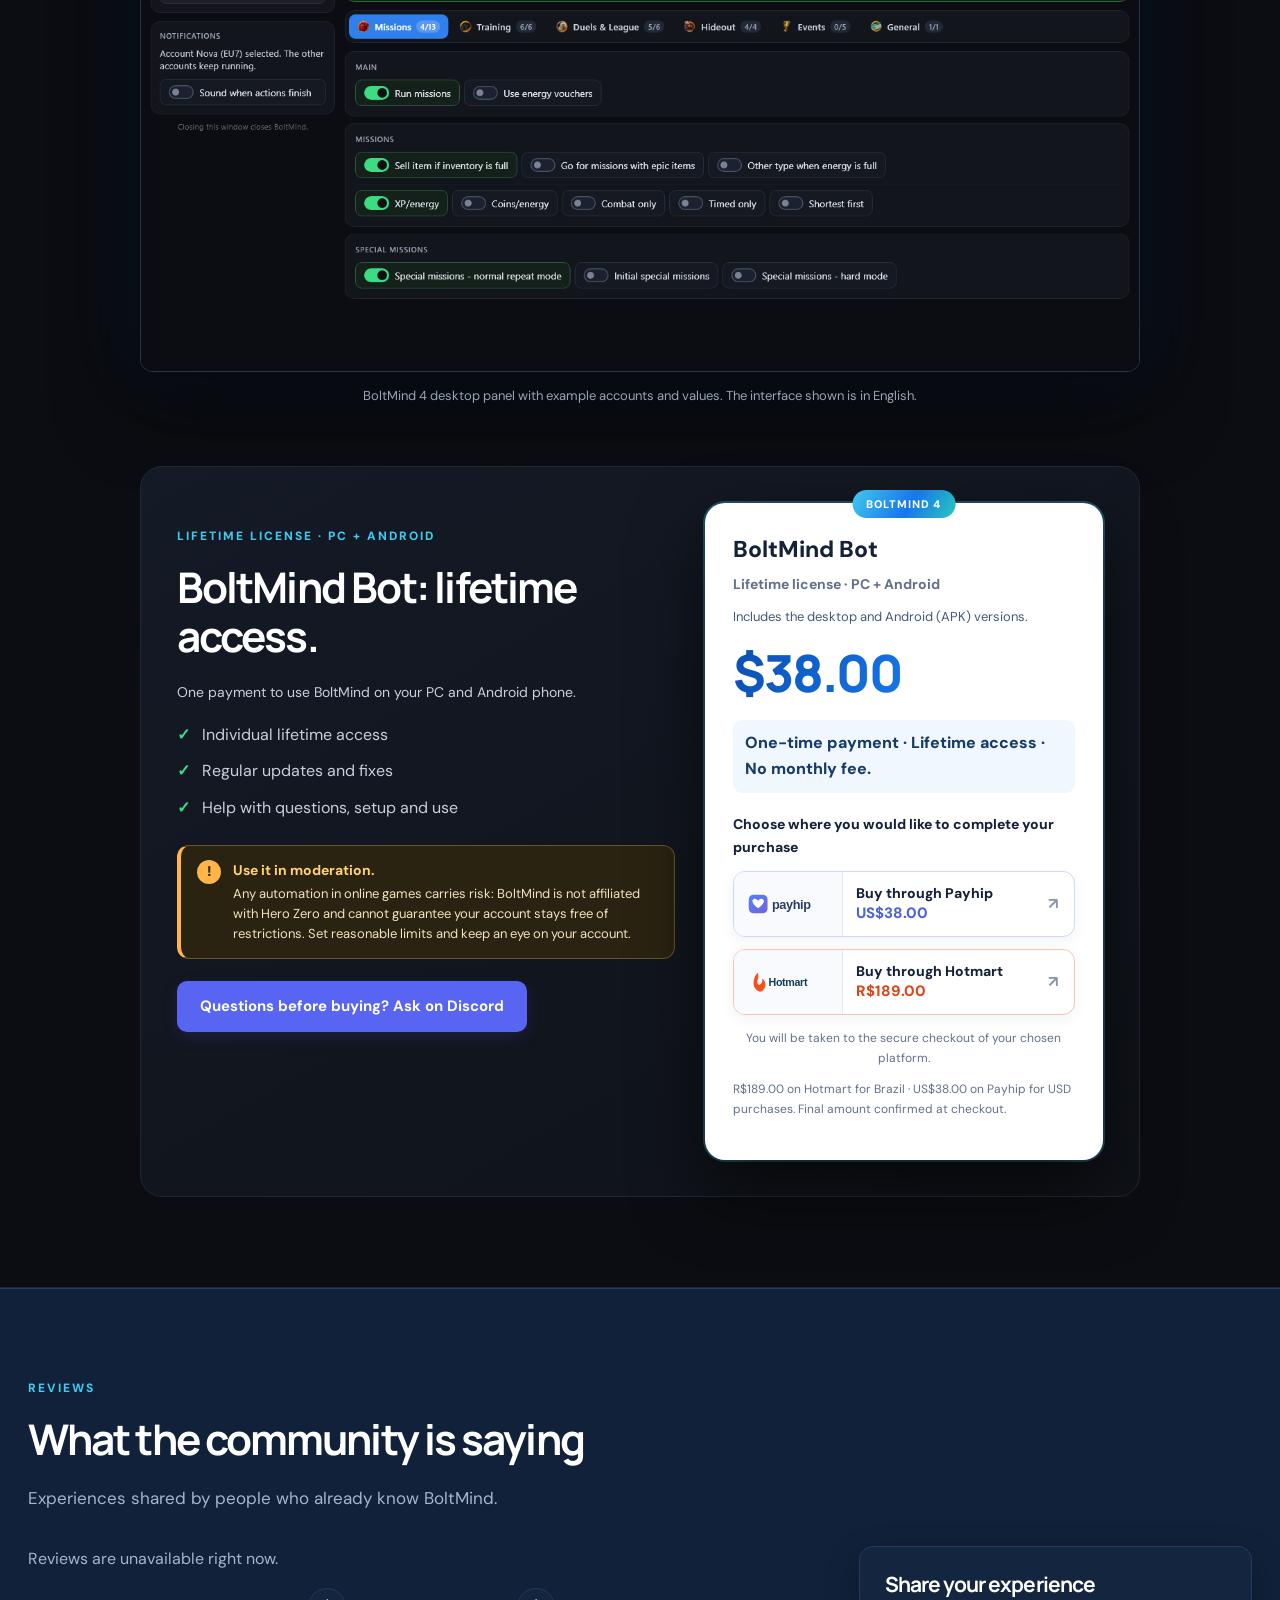
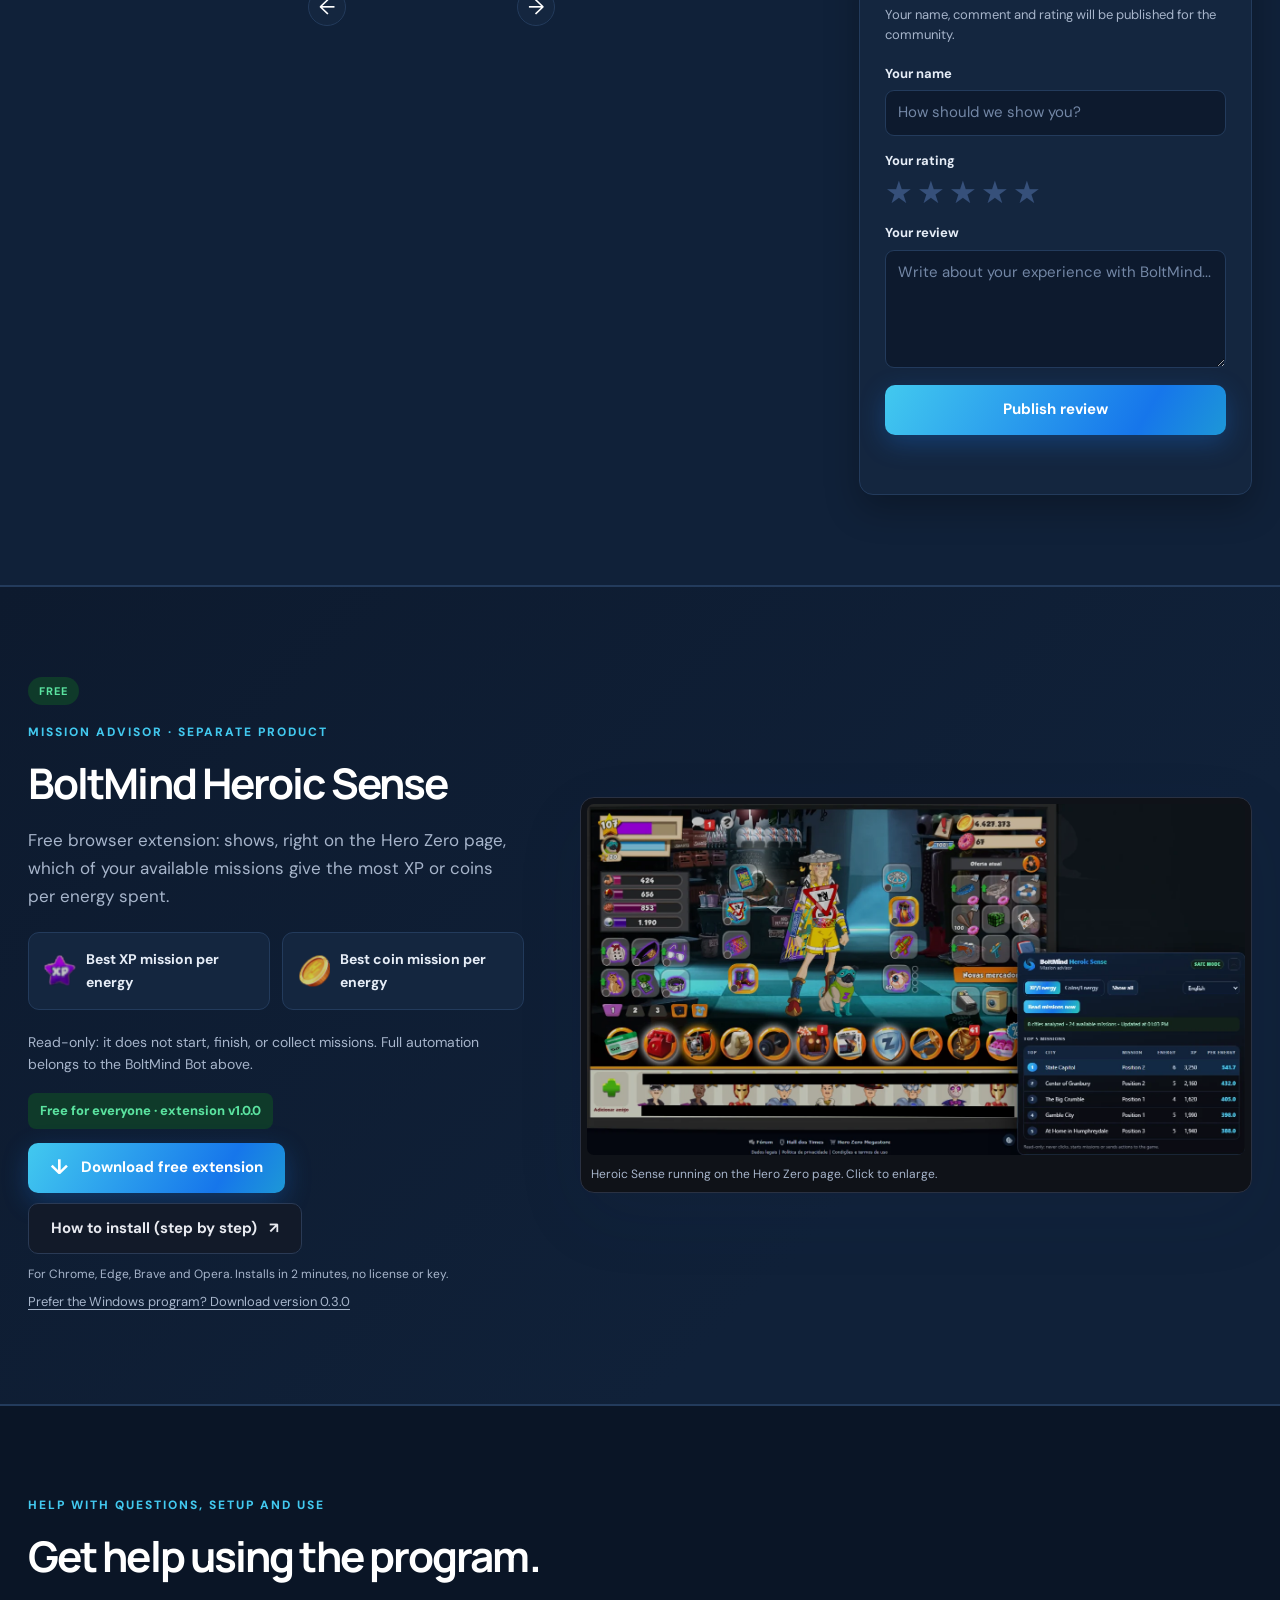
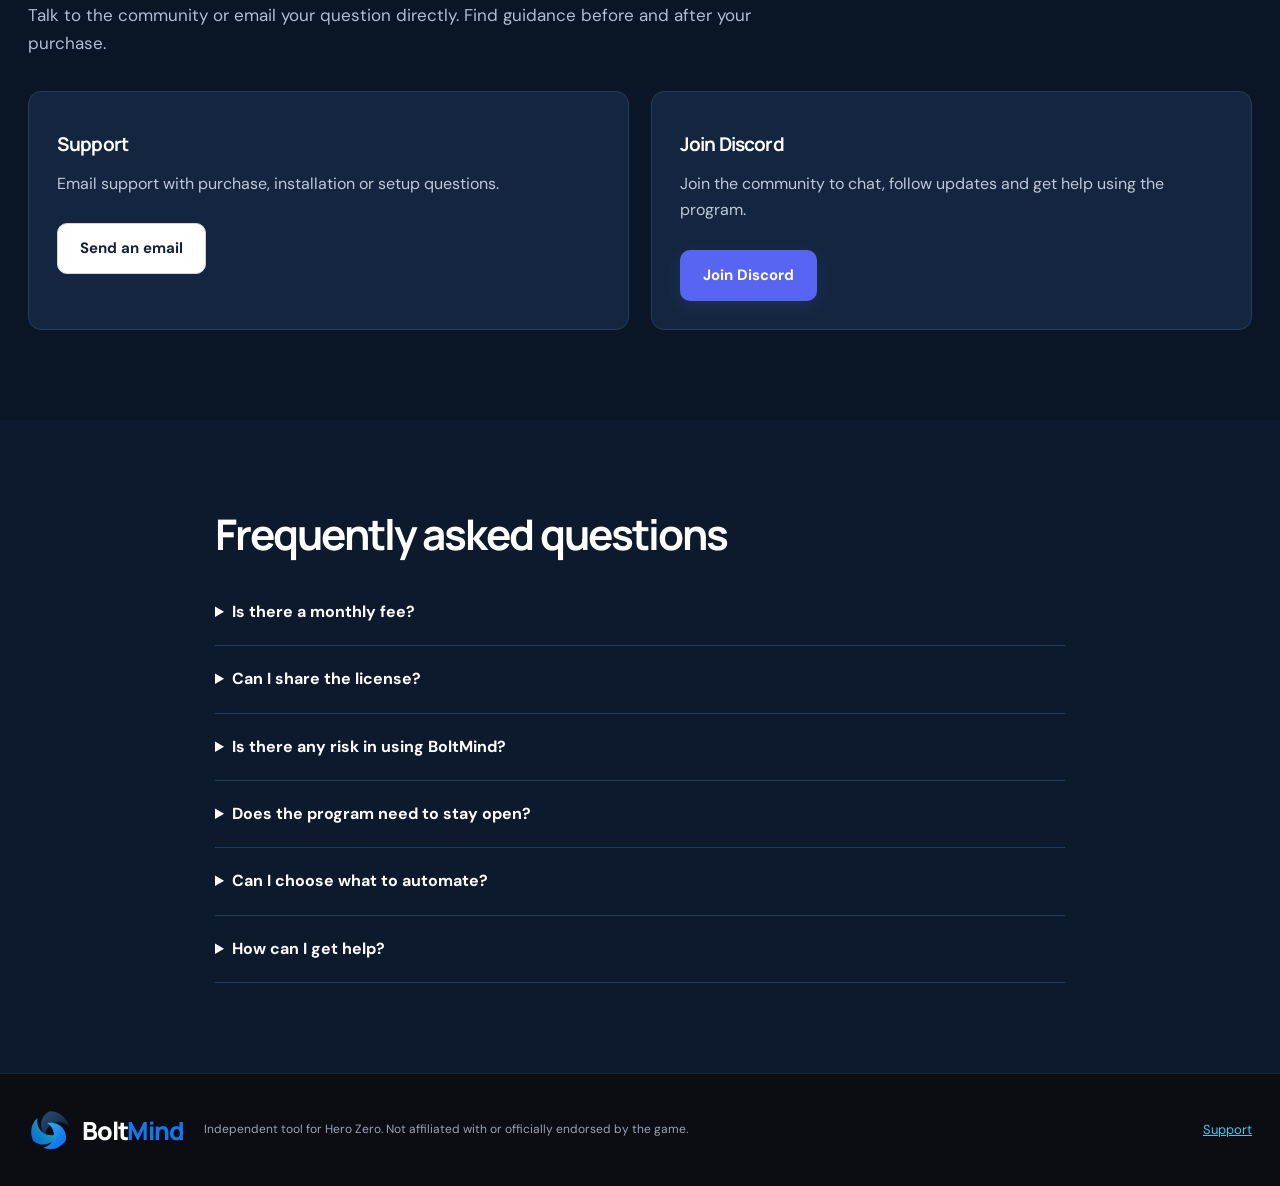
==== commit 8a3bdf8f: "Offer Heroic Sense as a browser extension with install tutorial - Direct download of the BoltMind He" ====
--- a/index.html
+++ b/index.html
@@ -1,5 +1,5 @@
 <!doctype html>
-<html lang="en-US"><head><meta charset="utf-8"><meta name="theme-color" content="#0b0d12"><meta name="viewport" content="width=device-width,initial-scale=1"><meta name="description" content="BoltMind Bot automates your Hero Zero routine. BoltMind Heroic Sense is a free mission advisor that ranks missions by XP or coins per energy. Separate products."><title>BoltMind &mdash; Tools for Hero Zero</title><link rel="icon" href="assets/boltmind.svg?v=20260926-brand8" type="image/svg+xml"><link rel="preconnect" href="https://fonts.googleapis.com"><link rel="preconnect" href="https://fonts.gstatic.com" crossorigin><link href="https://fonts.googleapis.com/css2?family=DM+Sans:wght@400;500;600;700&family=Manrope:wght@500;600;700;800&display=swap" rel="stylesheet"><link rel="stylesheet" href="styles.css?v=20261107-v4c"></head>
+<html lang="en-US"><head><meta charset="utf-8"><meta name="theme-color" content="#0b0d12"><meta name="viewport" content="width=device-width,initial-scale=1"><meta name="description" content="BoltMind Bot automates your Hero Zero routine. BoltMind Heroic Sense is a free mission advisor that ranks missions by XP or coins per energy. Separate products."><title>BoltMind &mdash; Tools for Hero Zero</title><link rel="icon" href="assets/boltmind.svg?v=20260926-brand8" type="image/svg+xml"><link rel="preconnect" href="https://fonts.googleapis.com"><link rel="preconnect" href="https://fonts.gstatic.com" crossorigin><link href="https://fonts.googleapis.com/css2?family=DM+Sans:wght@400;500;600;700&family=Manrope:wght@500;600;700;800&display=swap" rel="stylesheet"><link rel="stylesheet" href="styles.css?v=20261107-sense1"></head>
 <body><header class="topbar"><div class="shell nav"><a class="brand" href="#inicio" aria-label="BoltMind"><img src="assets/boltmind.svg?v=20260926-brand8" alt=""><span class="brand-name">Bolt<strong>Mind</strong></span></a><nav class="nav-links"><a href="#inicio" data-t="botNav"></a><a href="#heroic-sense">Heroic Sense</a><a href="#recursos" data-t="features"></a><a href="#programa" data-t="preview"></a><a href="#preco" data-t="lifetime"></a><a href="#avaliacoes" data-t="reviews"></a></nav><div class="nav-actions"><label class="language"><span class="sr-only">Language</span><select id="language"><option value="en" selected>EN - English</option><option value="pt">PT - Portugu&#234;s</option><option value="pl">PL - Polski</option><option value="el">EL - &#917;&#955;&#955;&#951;&#957;&#953;&#954;&#940;</option><option value="de">DE - Deutsch</option><option value="fr">FR - Fran&#231;ais</option></select></label><a class="button button-secondary" href="#suporte" data-t="account"></a><a class="button button-primary nav-buy" href="#preco" data-t="buy"></a></div></div></header>
 <main id="inicio"><div class="hero-band"><section class="hero shell"><div class="hero-copy"><a class="hero-pill" href="#programa"><span class="new-badge" data-platform="new"></span><span data-platform="announcement"></span><span aria-hidden="true">&#8594;</span></a><p class="eyebrow" data-t="botEyebrow"></p><h1 data-t="title"></h1><p class="hero-lead" data-t="lead"></p><ul class="hero-chips"><li data-platform="chip1"></li><li data-platform="chip2"></li><li data-platform="chip3"></li><li data-platform="chip4"></li></ul><div class="hero-actions"><a class="button button-primary hero-buy" href="#preco"><span data-t="buy"></span><span class="hero-buy-price price-inline"></span></a><a class="button button-discord" href="https://discord.gg/2xdGbxEz8" target="_blank" rel="noopener"><span data-t="discord"></span><span aria-hidden="true">&#8599;</span></a></div><p class="trust-line" data-t="trust"></p><button class="text-button" id="open-features" data-t="what"></button></div><figure class="hero-product"><div class="hero-window"><div class="hero-window-bar" aria-hidden="true"><i></i><i></i><i></i><span>BoltMind 4.2</span></div><button class="zoom-shot" type="button"><img src="assets/screenshots/desktop/geral.png?v=20261107" alt="BoltMind 4" width="1440" height="960"></button></div><img class="hero-mark" src="assets/boltmind.svg?v=20260926-brand8" alt="" width="88" height="88"></figure></section></div>
 
@@ -7,9 +7,9 @@
 <section class="section shell" id="recursos"><p class="eyebrow">BOLTMIND</p><h2 data-t="featuresTitle"></h2><p class="section-lead" data-t="featuresLead"></p><div class="feature-grid" id="feature-grid"></div></section>
 <section class="section screenshot-section" id="programa"><div class="shell"><p class="eyebrow" data-t="preview"></p><h2 data-t="screensTitle"></h2><p class="section-lead" data-t="shotNote"></p><div class="platform-tabs" id="platform-tabs" aria-label="Plataforma"></div><div class="tab-list" id="screenshot-tabs" role="tablist"></div><button class="gallery-shot zoom-shot" type="button"><img id="gallery-image" src="assets/screenshots/desktop/automacoes.png?v=20261107" alt="" loading="lazy" width="1440" height="960"></button><p class="gallery-caption" id="gallery-caption"></p><div class="price-section gallery-pricing" id="preco"><div><p class="eyebrow" data-t="lifetime"></p><h2 data-t="priceTitle"></h2><p class="section-lead" data-t="priceLead"></p><ul class="benefits"><li data-t="individual"></li><li data-t="updates"></li><li data-t="support"></li></ul><p class="risk-notice" role="note"><span><strong data-platform="riskTitle"></strong><span data-platform="riskNotice"></span></span></p><a class="button button-discord" href="https://discord.gg/2xdGbxEz8" target="_blank" rel="noopener" data-t="ask"></a></div><article class="price-card"><span class="plan-name" data-t="botNav"></span><p class="plan-caption" data-t="lifetime"></p><p class="platform-lifetime" data-platform="platformLifetime"></p><strong id="price-value"></strong><p data-t="onePayment"></p><a class="button button-primary purchase" href="https://pay.hotmart.com/J107735600B?bid=1790177595394" target="_blank" rel="noopener" data-t="buy"></a><p class="payment-note" data-t="payment"></p><p class="conversion-note"></p></article></div></div></section>
 <section class="section reviews-section" id="avaliacoes"><div class="shell"><p class="eyebrow" data-t="reviews"></p><h2 data-t="reviewsTitle"></h2><p class="section-lead" data-t="reviewsLead"></p><div class="review-layout"><div class="review-showcase"><div class="review-list" id="review-list" aria-live="polite"><p class="review-state" data-t="reviewsLoading"></p></div><div class="review-controls" id="review-controls" hidden><button type="button" class="review-nav" id="review-prev" aria-label="Previous review">←</button><p id="review-position" aria-live="polite"></p><button type="button" class="review-nav" id="review-next" aria-label="Next review">→</button></div></div><form class="review-form" id="review-form"><h3 id="review-form-title"></h3><p id="review-form-lead"></p><label><span id="review-name-label"></span><input id="review-name" name="name" type="text" required maxlength="80" autocomplete="nickname"></label><fieldset class="review-rating"><legend id="review-rating-label"></legend><div class="review-stars" role="radiogroup"><button type="button" data-rating="1" role="radio" aria-checked="false" aria-label="1 star">★</button><button type="button" data-rating="2" role="radio" aria-checked="false" aria-label="2 stars">★</button><button type="button" data-rating="3" role="radio" aria-checked="false" aria-label="3 stars">★</button><button type="button" data-rating="4" role="radio" aria-checked="false" aria-label="4 stars">★</button><button type="button" data-rating="5" role="radio" aria-checked="false" aria-label="5 stars">★</button></div></fieldset><label><span id="review-comment-label"></span><textarea id="review-comment" name="comment" required minlength="3" maxlength="1500"></textarea></label><button class="button button-primary" type="submit" id="review-submit"></button><p class="review-form-status" id="review-form-status" role="status" aria-live="polite"></p></form></div></div></section>
-<section class="section heroic-section" id="heroic-sense" aria-labelledby="heroic-title"><div class="shell"><div class="heroic-layout"><div class="heroic-copy"><p class="heroic-badge" data-t="senseNew"></p><p class="eyebrow" data-t="senseType"></p><h2 id="heroic-title">BoltMind Heroic Sense</h2><p class="section-lead" data-t="senseLead"></p><div class="heroic-criteria"><div><img src="assets/sense-xp.png" alt="" width="32" height="32"><strong data-t="senseXp"></strong></div><div><img src="assets/sense-coins.png" alt="" width="32" height="32"><strong data-t="senseCoins"></strong></div></div><p class="heroic-boundary" data-t="senseBoundary"></p><p class="heroic-free" data-t="senseFreeLabel"></p><a class="button button-primary heroic-download" href="downloads/boltmind-heroic-sense-v0.3.0-free.zip" download="BoltMind Heroic Sense v0.3.0 FREE.zip"><span aria-hidden="true">&#8595;</span><span data-t="senseDownload"></span></a><p class="heroic-download-note" data-t="senseDownloadNote"></p></div><figure class="heroic-real-shot"><button class="zoom-shot" type="button"><img src="assets/heroic-sense-real.png?v=20261006" alt="BoltMind Heroic Sense" loading="lazy" width="583" height="449"></button><figcaption data-t="senseShotCaption"></figcaption></figure></div></div></section><section class="section support-section" id="suporte"><div class="shell"><p class="eyebrow" data-t="support"></p><h2 data-t="supportTitle"></h2><p class="section-lead" data-t="supportLead"></p><div class="support-cards"><article><h3 data-t="account"></h3><p data-t="accountLead"></p><button type="button" class="button button-secondary" data-open-support data-t="create"></button></article><article><h3 data-t="discord"></h3><p data-t="discordLead"></p><a class="button button-discord" href="https://discord.gg/2xdGbxEz8" target="_blank" rel="noopener" data-t="discord"></a></article></div></div></section>
+<section class="section heroic-section" id="heroic-sense" aria-labelledby="heroic-title"><div class="shell"><div class="heroic-layout"><div class="heroic-copy"><p class="heroic-badge" data-t="senseNew"></p><p class="eyebrow" data-t="senseType"></p><h2 id="heroic-title">BoltMind Heroic Sense</h2><p class="section-lead" data-t="senseLead"></p><div class="heroic-criteria"><div><img src="assets/sense-xp.png" alt="" width="32" height="32"><strong data-t="senseXp"></strong></div><div><img src="assets/sense-coins.png" alt="" width="32" height="32"><strong data-t="senseCoins"></strong></div></div><p class="heroic-boundary" data-t="senseBoundary"></p><p class="heroic-free" data-t="senseFreeLabel"></p><div class="heroic-actions"><a class="button button-primary heroic-download" href="downloads/boltmind-heroic-sense-extension-v1.0.0.zip" download="BoltMind Heroic Sense Extension v1.0.0.zip"><span aria-hidden="true">&#8595;</span><span data-t="senseDownload"></span></a><a class="button heroic-tutorial" href="heroic-sense-instalacao.html" target="_blank" rel="noopener"><span data-t="senseTutorial"></span><span aria-hidden="true">&#8599;</span></a></div><p class="heroic-download-note" data-t="senseDownloadNote"></p><a class="heroic-windows" href="downloads/boltmind-heroic-sense-v0.3.0-free.zip" download="BoltMind Heroic Sense v0.3.0 FREE.zip" data-t="senseWindows"></a></div><figure class="heroic-real-shot"><button class="zoom-shot" type="button"><img src="assets/heroic-sense-extension.webp?v=20261107" alt="BoltMind Heroic Sense" loading="lazy" width="1454" height="775"></button><figcaption data-t="senseShotCaption"></figcaption></figure></div></div></section><section class="section support-section" id="suporte"><div class="shell"><p class="eyebrow" data-t="support"></p><h2 data-t="supportTitle"></h2><p class="section-lead" data-t="supportLead"></p><div class="support-cards"><article><h3 data-t="account"></h3><p data-t="accountLead"></p><button type="button" class="button button-secondary" data-open-support data-t="create"></button></article><article><h3 data-t="discord"></h3><p data-t="discordLead"></p><a class="button button-discord" href="https://discord.gg/2xdGbxEz8" target="_blank" rel="noopener" data-t="discord"></a></article></div></div></section>
 <section class="section shell faq"><h2 data-t="faq"></h2><div id="faq-list"></div></section></main>
 <footer><div class="shell"><a class="brand" href="#inicio" aria-label="BoltMind"><img src="assets/boltmind.svg?v=20260926-brand8" alt=""><span class="brand-name">Bolt<strong>Mind</strong></span></a><p data-t="footer"></p><a href="#suporte" data-t="account"></a></div></footer>
 <dialog id="features-dialog"><button class="close-dialog" aria-label="Close" data-close>&times;</button><p class="eyebrow">BOLTMIND / HERO ZERO</p><h2 data-t="what"></h2><div id="feature-details"></div><p data-t="more"></p><a class="button button-secondary checkout-details" id="dialog-checkout-link" href="#preco"></a></dialog>
 <dialog id="support-dialog" class="support-dialog"><button class="close-dialog" type="button" aria-label="Close" data-close>&times;</button><p class="eyebrow" data-t="supportFormKicker"></p><h2 data-t="supportFormTitle"></h2><p class="dialog-lead" data-t="supportFormLead"></p><p class="support-status" id="support-status" data-t="supportSent" hidden></p><form action="https://formsubmit.co/blackboltmax@gmail.com" method="POST"><input type="hidden" name="_subject" value="BoltMind - nova mensagem pelo site"><input type="hidden" name="_template" value="table"><input type="hidden" name="_captcha" value="true"><input type="hidden" name="_next" value="https://herozero-assistant.github.io/hero-zero-assistant/?support=sent#suporte"><input class="honeypot" type="text" name="_honey" tabindex="-1" autocomplete="off"><label><span data-t="supportName"></span><input name="name" type="text" required maxlength="80" autocomplete="name"></label><label><span data-t="supportEmail"></span><input name="email" type="email" required maxlength="160" autocomplete="email"></label><label><span data-t="supportTopic"></span><select name="topic" required><option value="Question" data-t="supportTopicQuestion"></option><option value="Suggestion" data-t="supportTopicSuggestion"></option><option value="Purchase" data-t="supportTopicPurchase"></option></select></label><label><span data-t="supportMessage"></span><textarea name="message" required minlength="10" maxlength="3000" data-ph="supportPlaceholder"></textarea></label><button class="button button-primary button-full" type="submit" data-t="supportSend"></button><small data-t="supportPrivacy"></small></form></dialog>
-<dialog id="image-dialog"><button class="close-dialog" aria-label="Close" data-close>&times;</button><img id="zoom-image" alt=""></dialog><script src="i18n-v2.js?v=20261107-v4b"></script><script src="support.js?v=20260925-support1"></script><script src="features.js?v=20261107-v4"></script><script src="faq.js?v=20261107-v4b"></script><script src="reviews.js?v=20260926-final1"></script><script src="platform-copy.js?v=20261107-v4c"></script><script src="app.js?v=20261107-v4b"></script></body></html>
+<dialog id="image-dialog"><button class="close-dialog" aria-label="Close" data-close>&times;</button><img id="zoom-image" alt=""></dialog><script src="i18n-v2.js?v=20261107-v4b"></script><script src="support.js?v=20260925-support1"></script><script src="features.js?v=20261107-v4"></script><script src="faq.js?v=20261107-v4b"></script><script src="reviews.js?v=20260926-final1"></script><script src="platform-copy.js?v=20261107-sense1"></script><script src="app.js?v=20261107-v4b"></script></body></html>
--- a/styles.css
+++ b/styles.css
@@ -78,6 +78,7 @@
 .gallery-pricing .benefits{margin:18px 0}
 .gallery-pricing .price-card{padding:28px}
 @media(max-width:720px){.gallery-pricing{margin-top:28px}.gallery-pricing .price-card{padding:24px}}
+
 
 
 
@@ -205,3 +206,13 @@
 .risk-notice strong{display:block;margin-bottom:2px;color:#ffd27a;font-size:14px}
 .price-card .checkout-link img{height:auto;width:80px;padding:0 14px;align-self:stretch}
 .risk-notice{margin:24px 0 22px}
+/* Heroic Sense extension: download + tutorial (2026-11-07). */
+.heroic-actions{display:flex;flex-wrap:wrap;gap:10px;align-items:center}
+.heroic-actions .heroic-download{width:auto}
+.heroic-tutorial{border:1px solid #2a3a55;background:#121a29;color:#e8eaf0}
+.heroic-tutorial:hover{border-color:#42c9ef;background:#16223a}
+.heroic-windows{display:inline-block;margin-top:8px;color:#a7b5cb;font-size:13px;text-decoration:underline;text-underline-offset:3px}
+.heroic-windows:hover{color:#42c9ef}
+.heroic-layout{grid-template-columns:minmax(0,.85fr) minmax(0,1.15fr)}
+.heroic-real-shot{padding:6px;background:#0f1218;border-color:#2a3142}
+@media(max-width:720px){.heroic-actions .button{width:100%}}
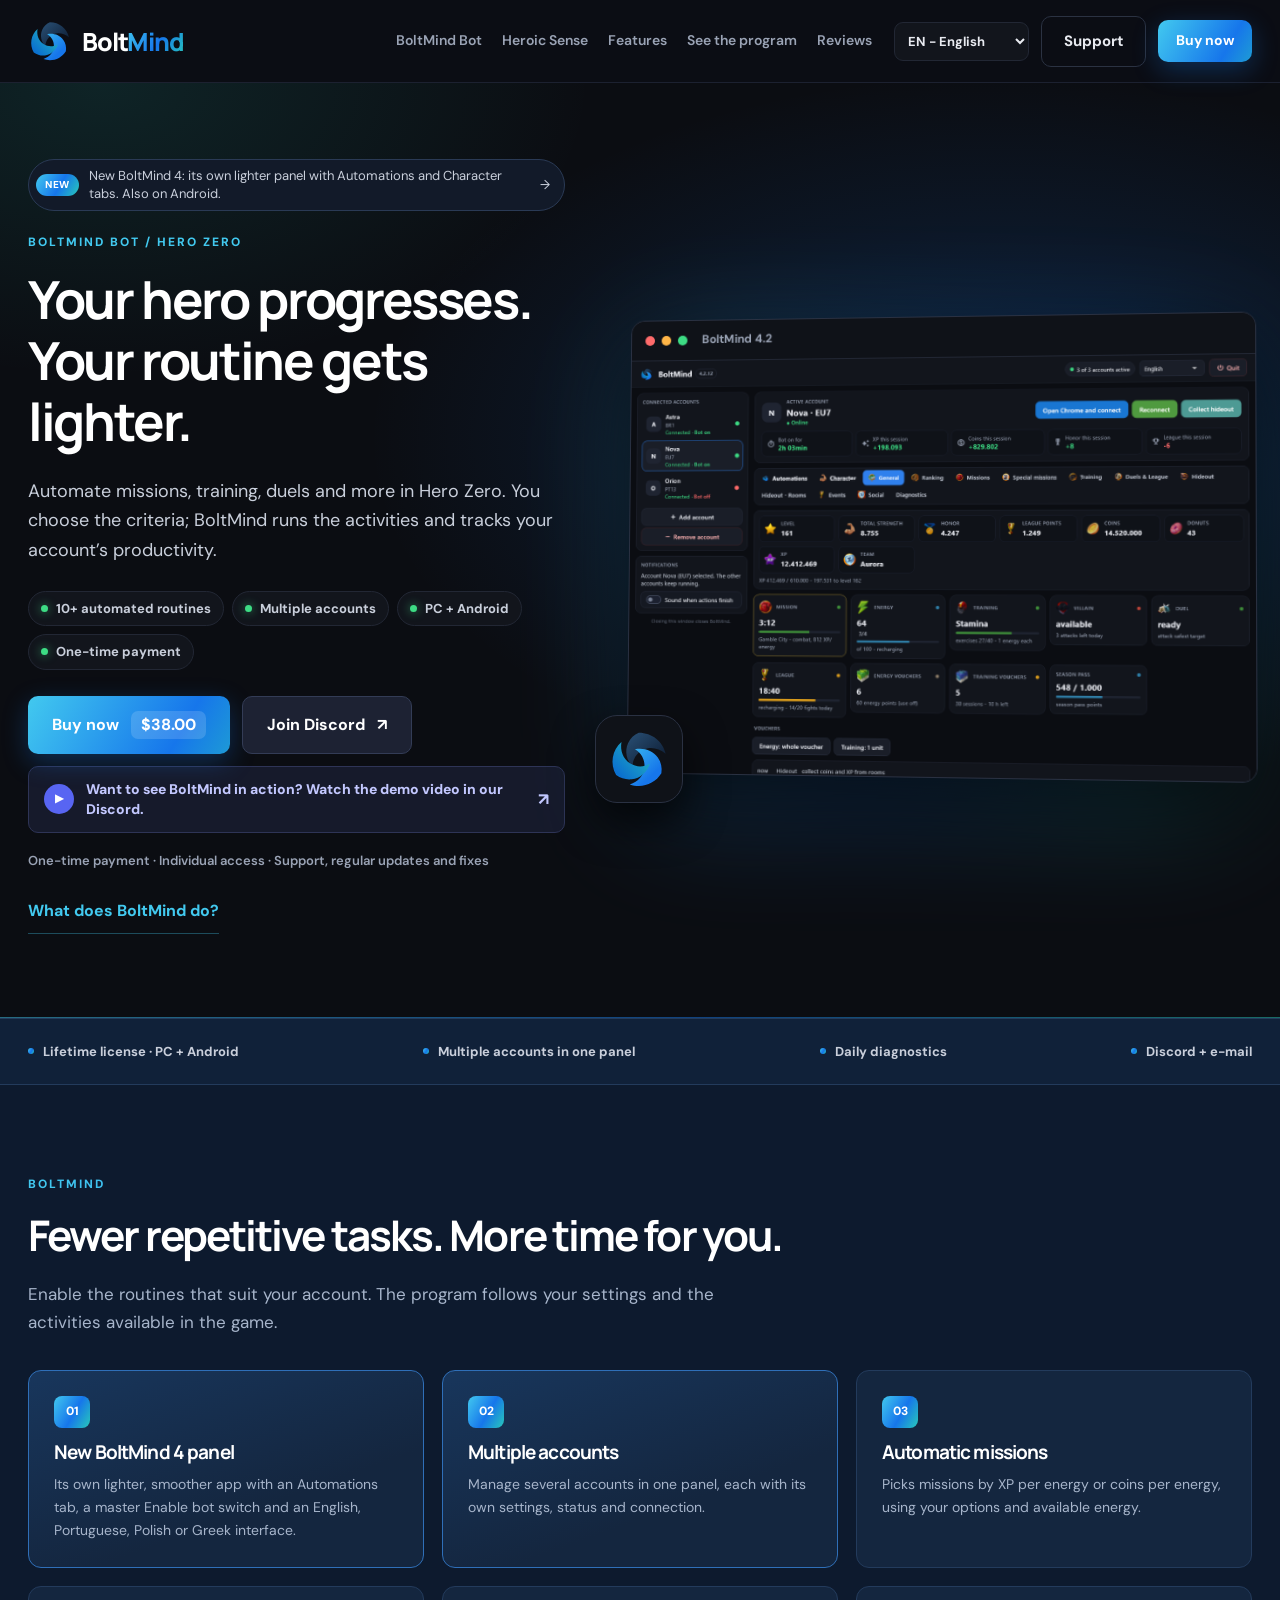
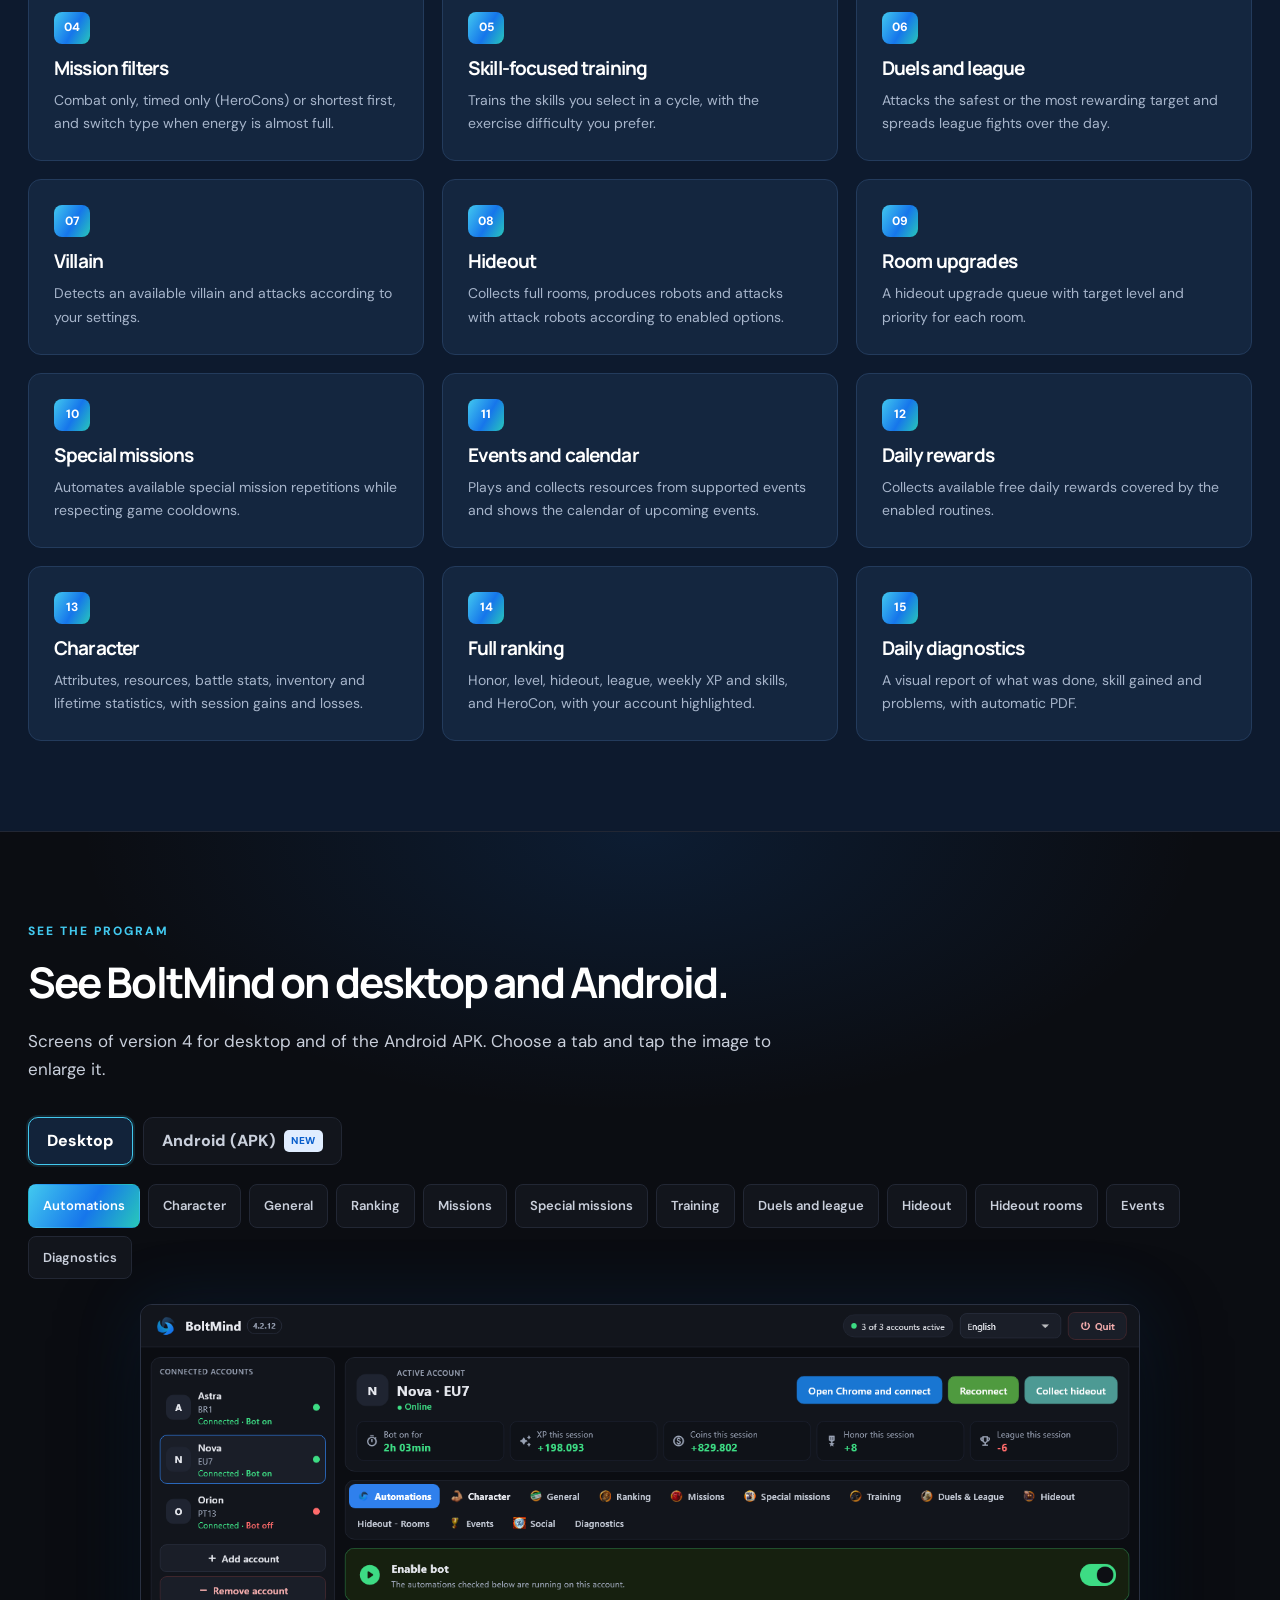
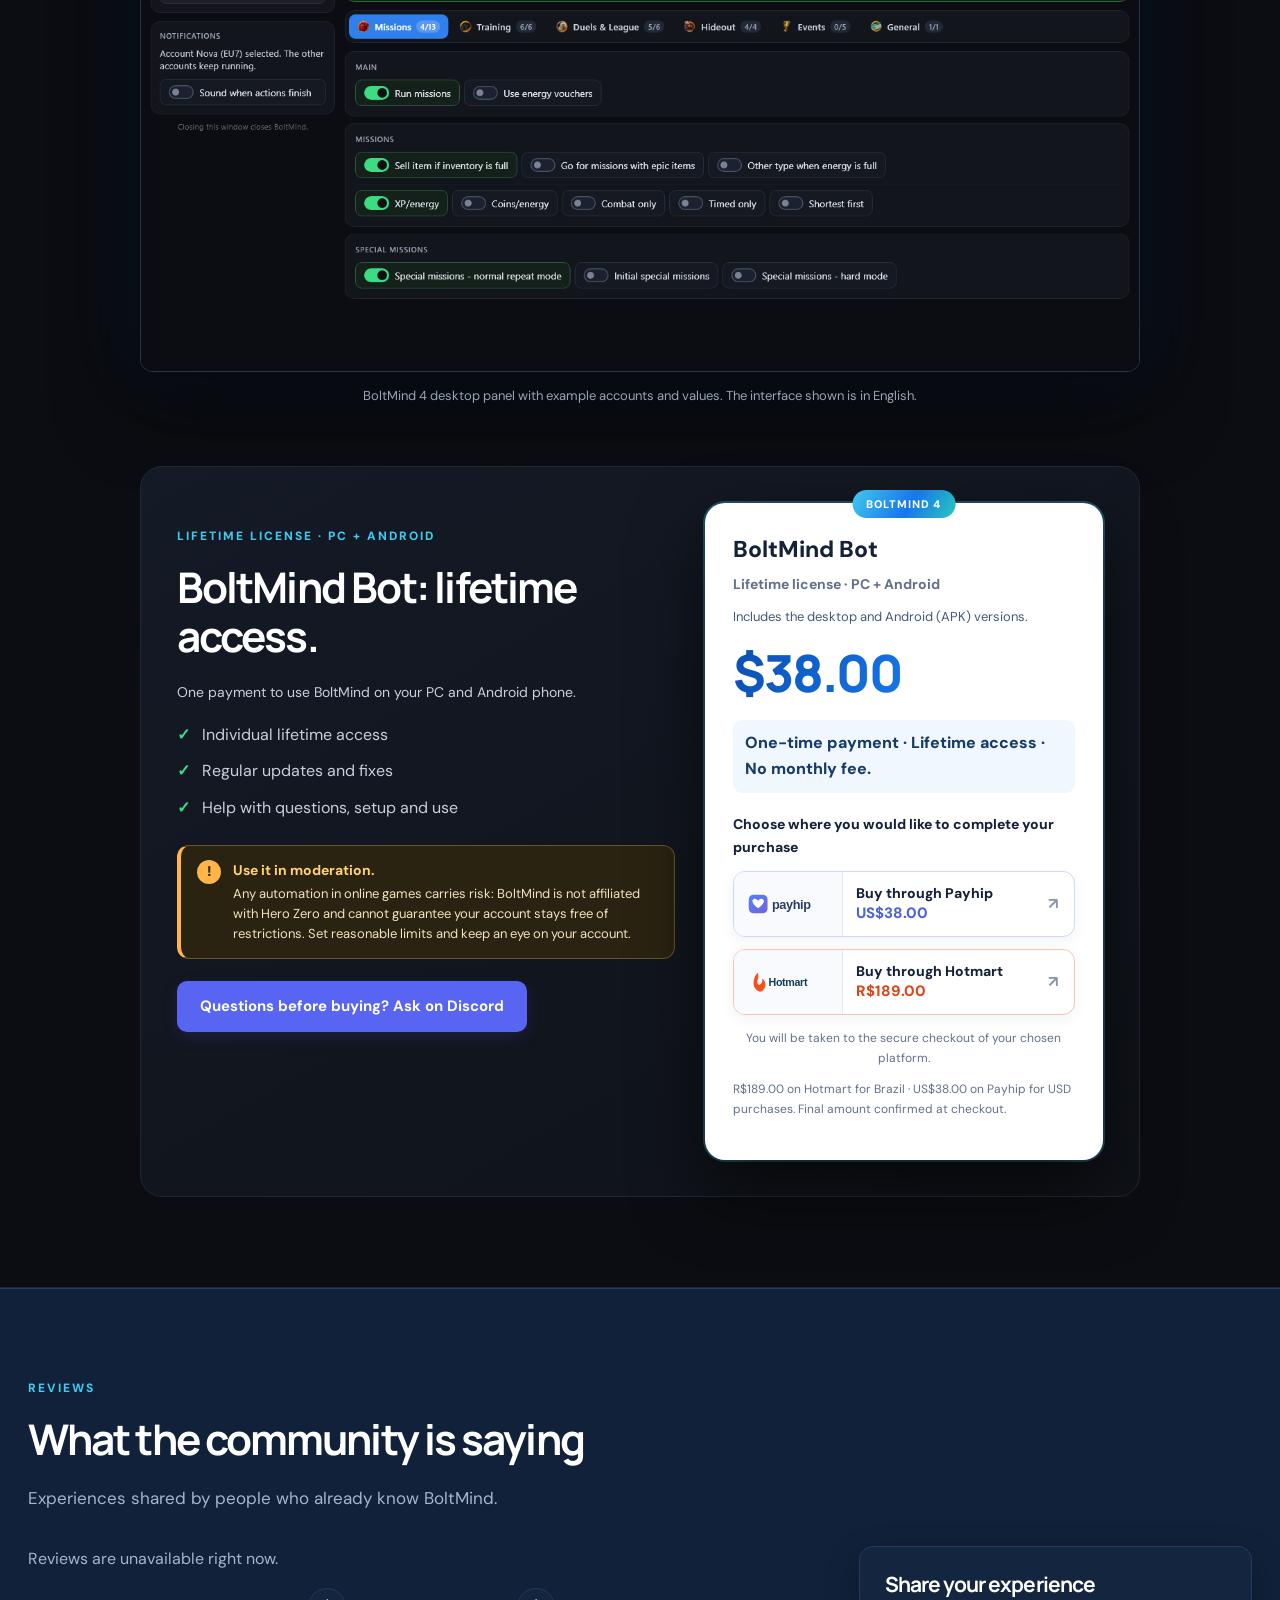
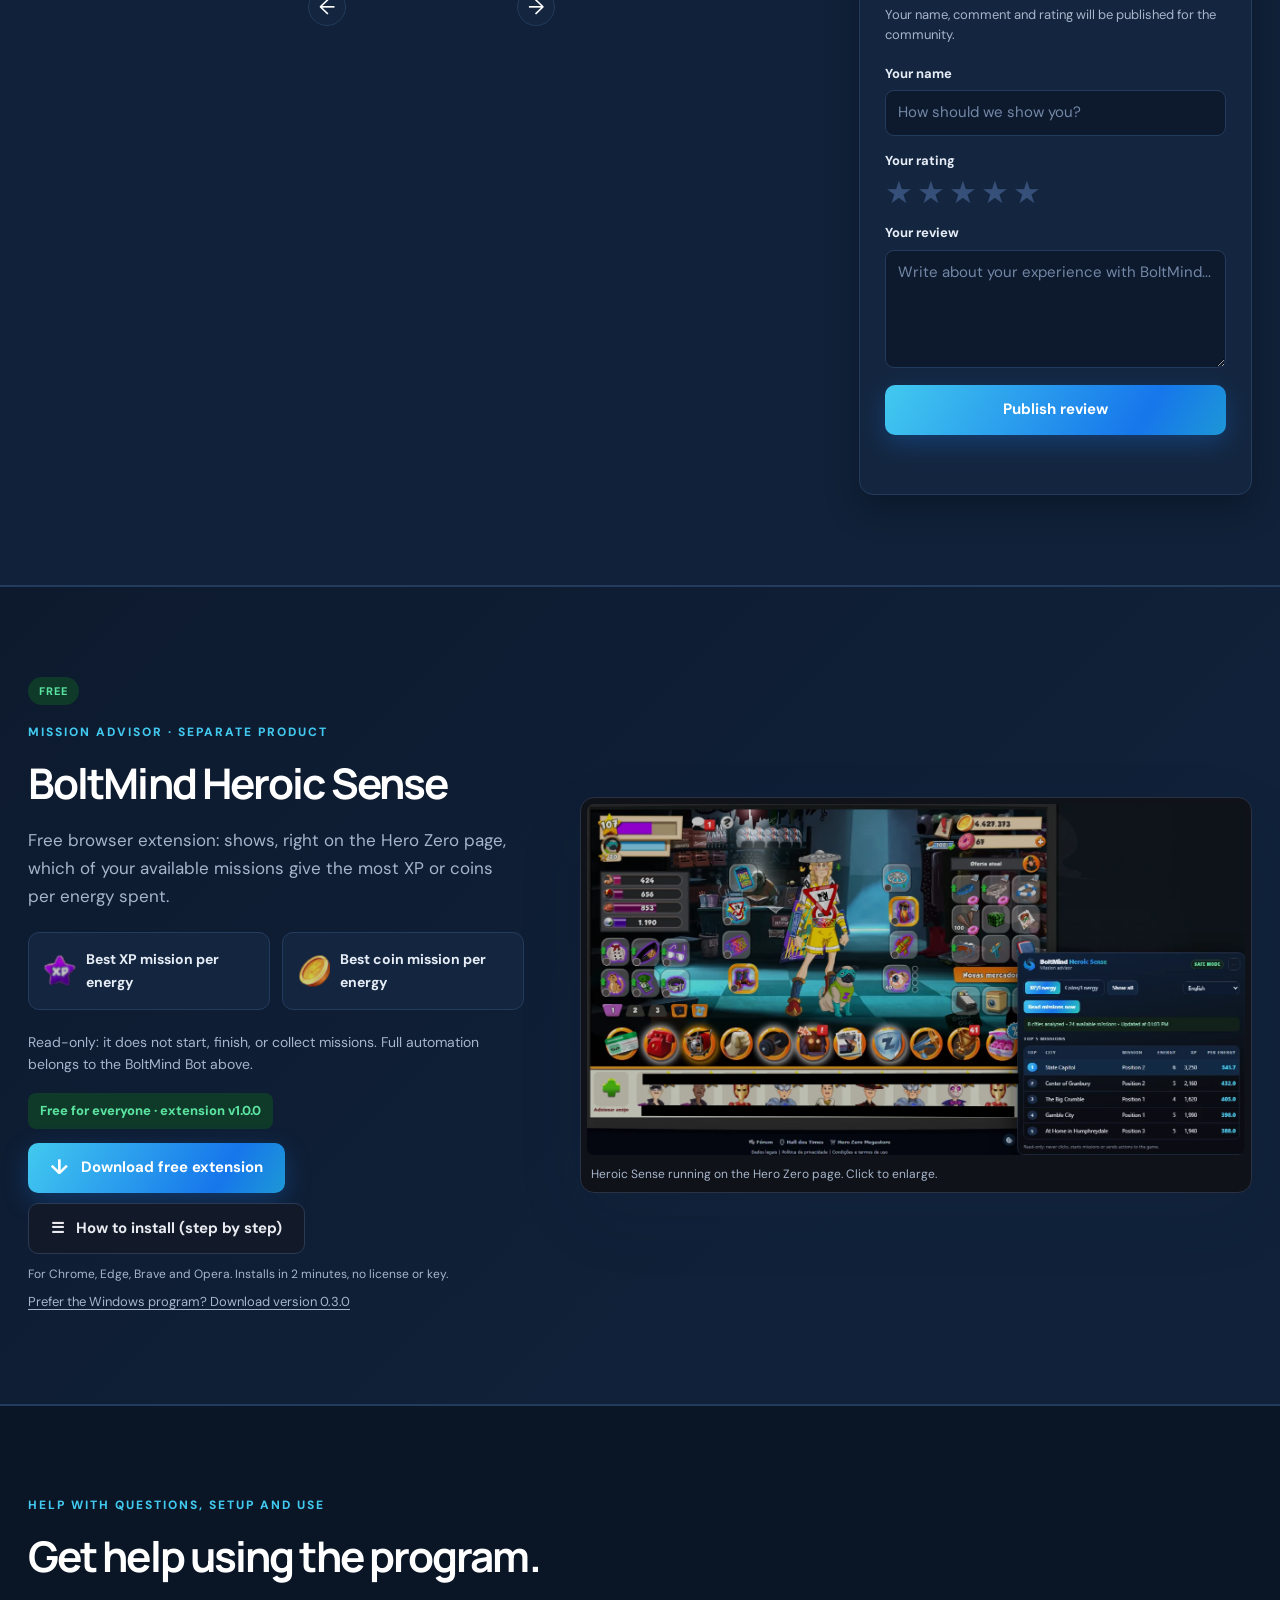
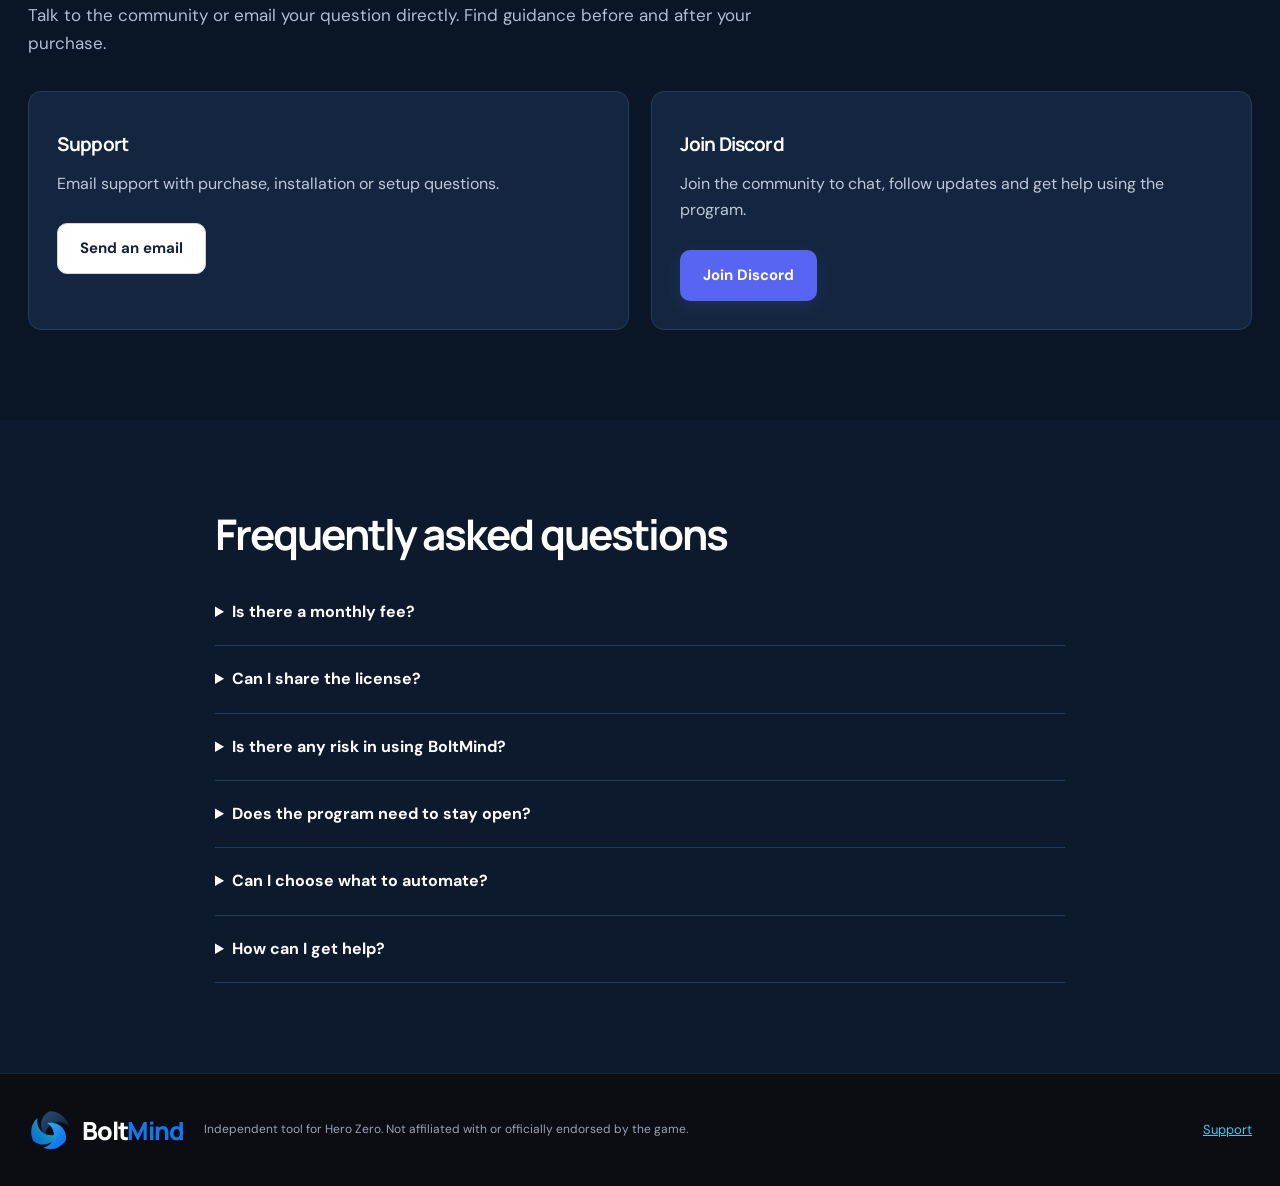
==== commit 229d092d: "Show the Heroic Sense install guide as an in-site dialog - "How to install" opens the step-by-step g" ====
--- a/index.html
+++ b/index.html
@@ -1,5 +1,5 @@
 <!doctype html>
-<html lang="en-US"><head><meta charset="utf-8"><meta name="theme-color" content="#0b0d12"><meta name="viewport" content="width=device-width,initial-scale=1"><meta name="description" content="BoltMind Bot automates your Hero Zero routine. BoltMind Heroic Sense is a free mission advisor that ranks missions by XP or coins per energy. Separate products."><title>BoltMind &mdash; Tools for Hero Zero</title><link rel="icon" href="assets/boltmind.svg?v=20260926-brand8" type="image/svg+xml"><link rel="preconnect" href="https://fonts.googleapis.com"><link rel="preconnect" href="https://fonts.gstatic.com" crossorigin><link href="https://fonts.googleapis.com/css2?family=DM+Sans:wght@400;500;600;700&family=Manrope:wght@500;600;700;800&display=swap" rel="stylesheet"><link rel="stylesheet" href="styles.css?v=20261107-sense1"></head>
+<html lang="en-US"><head><meta charset="utf-8"><meta name="theme-color" content="#0b0d12"><meta name="viewport" content="width=device-width,initial-scale=1"><meta name="description" content="BoltMind Bot automates your Hero Zero routine. BoltMind Heroic Sense is a free mission advisor that ranks missions by XP or coins per energy. Separate products."><title>BoltMind &mdash; Tools for Hero Zero</title><link rel="icon" href="assets/boltmind.svg?v=20260926-brand8" type="image/svg+xml"><link rel="preconnect" href="https://fonts.googleapis.com"><link rel="preconnect" href="https://fonts.gstatic.com" crossorigin><link href="https://fonts.googleapis.com/css2?family=DM+Sans:wght@400;500;600;700&family=Manrope:wght@500;600;700;800&display=swap" rel="stylesheet"><link rel="stylesheet" href="styles.css?v=20261107-sense2"></head>
 <body><header class="topbar"><div class="shell nav"><a class="brand" href="#inicio" aria-label="BoltMind"><img src="assets/boltmind.svg?v=20260926-brand8" alt=""><span class="brand-name">Bolt<strong>Mind</strong></span></a><nav class="nav-links"><a href="#inicio" data-t="botNav"></a><a href="#heroic-sense">Heroic Sense</a><a href="#recursos" data-t="features"></a><a href="#programa" data-t="preview"></a><a href="#preco" data-t="lifetime"></a><a href="#avaliacoes" data-t="reviews"></a></nav><div class="nav-actions"><label class="language"><span class="sr-only">Language</span><select id="language"><option value="en" selected>EN - English</option><option value="pt">PT - Portugu&#234;s</option><option value="pl">PL - Polski</option><option value="el">EL - &#917;&#955;&#955;&#951;&#957;&#953;&#954;&#940;</option><option value="de">DE - Deutsch</option><option value="fr">FR - Fran&#231;ais</option></select></label><a class="button button-secondary" href="#suporte" data-t="account"></a><a class="button button-primary nav-buy" href="#preco" data-t="buy"></a></div></div></header>
 <main id="inicio"><div class="hero-band"><section class="hero shell"><div class="hero-copy"><a class="hero-pill" href="#programa"><span class="new-badge" data-platform="new"></span><span data-platform="announcement"></span><span aria-hidden="true">&#8594;</span></a><p class="eyebrow" data-t="botEyebrow"></p><h1 data-t="title"></h1><p class="hero-lead" data-t="lead"></p><ul class="hero-chips"><li data-platform="chip1"></li><li data-platform="chip2"></li><li data-platform="chip3"></li><li data-platform="chip4"></li></ul><div class="hero-actions"><a class="button button-primary hero-buy" href="#preco"><span data-t="buy"></span><span class="hero-buy-price price-inline"></span></a><a class="button button-discord" href="https://discord.gg/2xdGbxEz8" target="_blank" rel="noopener"><span data-t="discord"></span><span aria-hidden="true">&#8599;</span></a></div><p class="trust-line" data-t="trust"></p><button class="text-button" id="open-features" data-t="what"></button></div><figure class="hero-product"><div class="hero-window"><div class="hero-window-bar" aria-hidden="true"><i></i><i></i><i></i><span>BoltMind 4.2</span></div><button class="zoom-shot" type="button"><img src="assets/screenshots/desktop/geral.png?v=20261107" alt="BoltMind 4" width="1440" height="960"></button></div><img class="hero-mark" src="assets/boltmind.svg?v=20260926-brand8" alt="" width="88" height="88"></figure></section></div>
 
@@ -7,9 +7,9 @@
 <section class="section shell" id="recursos"><p class="eyebrow">BOLTMIND</p><h2 data-t="featuresTitle"></h2><p class="section-lead" data-t="featuresLead"></p><div class="feature-grid" id="feature-grid"></div></section>
 <section class="section screenshot-section" id="programa"><div class="shell"><p class="eyebrow" data-t="preview"></p><h2 data-t="screensTitle"></h2><p class="section-lead" data-t="shotNote"></p><div class="platform-tabs" id="platform-tabs" aria-label="Plataforma"></div><div class="tab-list" id="screenshot-tabs" role="tablist"></div><button class="gallery-shot zoom-shot" type="button"><img id="gallery-image" src="assets/screenshots/desktop/automacoes.png?v=20261107" alt="" loading="lazy" width="1440" height="960"></button><p class="gallery-caption" id="gallery-caption"></p><div class="price-section gallery-pricing" id="preco"><div><p class="eyebrow" data-t="lifetime"></p><h2 data-t="priceTitle"></h2><p class="section-lead" data-t="priceLead"></p><ul class="benefits"><li data-t="individual"></li><li data-t="updates"></li><li data-t="support"></li></ul><p class="risk-notice" role="note"><span><strong data-platform="riskTitle"></strong><span data-platform="riskNotice"></span></span></p><a class="button button-discord" href="https://discord.gg/2xdGbxEz8" target="_blank" rel="noopener" data-t="ask"></a></div><article class="price-card"><span class="plan-name" data-t="botNav"></span><p class="plan-caption" data-t="lifetime"></p><p class="platform-lifetime" data-platform="platformLifetime"></p><strong id="price-value"></strong><p data-t="onePayment"></p><a class="button button-primary purchase" href="https://pay.hotmart.com/J107735600B?bid=1790177595394" target="_blank" rel="noopener" data-t="buy"></a><p class="payment-note" data-t="payment"></p><p class="conversion-note"></p></article></div></div></section>
 <section class="section reviews-section" id="avaliacoes"><div class="shell"><p class="eyebrow" data-t="reviews"></p><h2 data-t="reviewsTitle"></h2><p class="section-lead" data-t="reviewsLead"></p><div class="review-layout"><div class="review-showcase"><div class="review-list" id="review-list" aria-live="polite"><p class="review-state" data-t="reviewsLoading"></p></div><div class="review-controls" id="review-controls" hidden><button type="button" class="review-nav" id="review-prev" aria-label="Previous review">←</button><p id="review-position" aria-live="polite"></p><button type="button" class="review-nav" id="review-next" aria-label="Next review">→</button></div></div><form class="review-form" id="review-form"><h3 id="review-form-title"></h3><p id="review-form-lead"></p><label><span id="review-name-label"></span><input id="review-name" name="name" type="text" required maxlength="80" autocomplete="nickname"></label><fieldset class="review-rating"><legend id="review-rating-label"></legend><div class="review-stars" role="radiogroup"><button type="button" data-rating="1" role="radio" aria-checked="false" aria-label="1 star">★</button><button type="button" data-rating="2" role="radio" aria-checked="false" aria-label="2 stars">★</button><button type="button" data-rating="3" role="radio" aria-checked="false" aria-label="3 stars">★</button><button type="button" data-rating="4" role="radio" aria-checked="false" aria-label="4 stars">★</button><button type="button" data-rating="5" role="radio" aria-checked="false" aria-label="5 stars">★</button></div></fieldset><label><span id="review-comment-label"></span><textarea id="review-comment" name="comment" required minlength="3" maxlength="1500"></textarea></label><button class="button button-primary" type="submit" id="review-submit"></button><p class="review-form-status" id="review-form-status" role="status" aria-live="polite"></p></form></div></div></section>
-<section class="section heroic-section" id="heroic-sense" aria-labelledby="heroic-title"><div class="shell"><div class="heroic-layout"><div class="heroic-copy"><p class="heroic-badge" data-t="senseNew"></p><p class="eyebrow" data-t="senseType"></p><h2 id="heroic-title">BoltMind Heroic Sense</h2><p class="section-lead" data-t="senseLead"></p><div class="heroic-criteria"><div><img src="assets/sense-xp.png" alt="" width="32" height="32"><strong data-t="senseXp"></strong></div><div><img src="assets/sense-coins.png" alt="" width="32" height="32"><strong data-t="senseCoins"></strong></div></div><p class="heroic-boundary" data-t="senseBoundary"></p><p class="heroic-free" data-t="senseFreeLabel"></p><div class="heroic-actions"><a class="button button-primary heroic-download" href="downloads/boltmind-heroic-sense-extension-v1.0.0.zip" download="BoltMind Heroic Sense Extension v1.0.0.zip"><span aria-hidden="true">&#8595;</span><span data-t="senseDownload"></span></a><a class="button heroic-tutorial" href="heroic-sense-instalacao.html" target="_blank" rel="noopener"><span data-t="senseTutorial"></span><span aria-hidden="true">&#8599;</span></a></div><p class="heroic-download-note" data-t="senseDownloadNote"></p><a class="heroic-windows" href="downloads/boltmind-heroic-sense-v0.3.0-free.zip" download="BoltMind Heroic Sense v0.3.0 FREE.zip" data-t="senseWindows"></a></div><figure class="heroic-real-shot"><button class="zoom-shot" type="button"><img src="assets/heroic-sense-extension.webp?v=20261107" alt="BoltMind Heroic Sense" loading="lazy" width="1454" height="775"></button><figcaption data-t="senseShotCaption"></figcaption></figure></div></div></section><section class="section support-section" id="suporte"><div class="shell"><p class="eyebrow" data-t="support"></p><h2 data-t="supportTitle"></h2><p class="section-lead" data-t="supportLead"></p><div class="support-cards"><article><h3 data-t="account"></h3><p data-t="accountLead"></p><button type="button" class="button button-secondary" data-open-support data-t="create"></button></article><article><h3 data-t="discord"></h3><p data-t="discordLead"></p><a class="button button-discord" href="https://discord.gg/2xdGbxEz8" target="_blank" rel="noopener" data-t="discord"></a></article></div></div></section>
+<section class="section heroic-section" id="heroic-sense" aria-labelledby="heroic-title"><div class="shell"><div class="heroic-layout"><div class="heroic-copy"><p class="heroic-badge" data-t="senseNew"></p><p class="eyebrow" data-t="senseType"></p><h2 id="heroic-title">BoltMind Heroic Sense</h2><p class="section-lead" data-t="senseLead"></p><div class="heroic-criteria"><div><img src="assets/sense-xp.png" alt="" width="32" height="32"><strong data-t="senseXp"></strong></div><div><img src="assets/sense-coins.png" alt="" width="32" height="32"><strong data-t="senseCoins"></strong></div></div><p class="heroic-boundary" data-t="senseBoundary"></p><p class="heroic-free" data-t="senseFreeLabel"></p><div class="heroic-actions"><a class="button button-primary heroic-download" href="downloads/boltmind-heroic-sense-extension-v1.0.0.zip" download="BoltMind Heroic Sense Extension v1.0.0.zip"><span aria-hidden="true">&#8595;</span><span data-t="senseDownload"></span></a><a class="button heroic-tutorial" href="#heroic-sense-instalacao" data-open-tutorial><span aria-hidden="true">&#9776;</span><span data-t="senseTutorial"></span></a></div><p class="heroic-download-note" data-t="senseDownloadNote"></p><a class="heroic-windows" href="downloads/boltmind-heroic-sense-v0.3.0-free.zip" download="BoltMind Heroic Sense v0.3.0 FREE.zip" data-t="senseWindows"></a></div><figure class="heroic-real-shot"><button class="zoom-shot" type="button"><img src="assets/heroic-sense-extension.webp?v=20261107" alt="BoltMind Heroic Sense" loading="lazy" width="1454" height="775"></button><figcaption data-t="senseShotCaption"></figcaption></figure></div></div></section><section class="section support-section" id="suporte"><div class="shell"><p class="eyebrow" data-t="support"></p><h2 data-t="supportTitle"></h2><p class="section-lead" data-t="supportLead"></p><div class="support-cards"><article><h3 data-t="account"></h3><p data-t="accountLead"></p><button type="button" class="button button-secondary" data-open-support data-t="create"></button></article><article><h3 data-t="discord"></h3><p data-t="discordLead"></p><a class="button button-discord" href="https://discord.gg/2xdGbxEz8" target="_blank" rel="noopener" data-t="discord"></a></article></div></div></section>
 <section class="section shell faq"><h2 data-t="faq"></h2><div id="faq-list"></div></section></main>
 <footer><div class="shell"><a class="brand" href="#inicio" aria-label="BoltMind"><img src="assets/boltmind.svg?v=20260926-brand8" alt=""><span class="brand-name">Bolt<strong>Mind</strong></span></a><p data-t="footer"></p><a href="#suporte" data-t="account"></a></div></footer>
 <dialog id="features-dialog"><button class="close-dialog" aria-label="Close" data-close>&times;</button><p class="eyebrow">BOLTMIND / HERO ZERO</p><h2 data-t="what"></h2><div id="feature-details"></div><p data-t="more"></p><a class="button button-secondary checkout-details" id="dialog-checkout-link" href="#preco"></a></dialog>
 <dialog id="support-dialog" class="support-dialog"><button class="close-dialog" type="button" aria-label="Close" data-close>&times;</button><p class="eyebrow" data-t="supportFormKicker"></p><h2 data-t="supportFormTitle"></h2><p class="dialog-lead" data-t="supportFormLead"></p><p class="support-status" id="support-status" data-t="supportSent" hidden></p><form action="https://formsubmit.co/blackboltmax@gmail.com" method="POST"><input type="hidden" name="_subject" value="BoltMind - nova mensagem pelo site"><input type="hidden" name="_template" value="table"><input type="hidden" name="_captcha" value="true"><input type="hidden" name="_next" value="https://herozero-assistant.github.io/hero-zero-assistant/?support=sent#suporte"><input class="honeypot" type="text" name="_honey" tabindex="-1" autocomplete="off"><label><span data-t="supportName"></span><input name="name" type="text" required maxlength="80" autocomplete="name"></label><label><span data-t="supportEmail"></span><input name="email" type="email" required maxlength="160" autocomplete="email"></label><label><span data-t="supportTopic"></span><select name="topic" required><option value="Question" data-t="supportTopicQuestion"></option><option value="Suggestion" data-t="supportTopicSuggestion"></option><option value="Purchase" data-t="supportTopicPurchase"></option></select></label><label><span data-t="supportMessage"></span><textarea name="message" required minlength="10" maxlength="3000" data-ph="supportPlaceholder"></textarea></label><button class="button button-primary button-full" type="submit" data-t="supportSend"></button><small data-t="supportPrivacy"></small></form></dialog>
-<dialog id="image-dialog"><button class="close-dialog" aria-label="Close" data-close>&times;</button><img id="zoom-image" alt=""></dialog><script src="i18n-v2.js?v=20261107-v4b"></script><script src="support.js?v=20260925-support1"></script><script src="features.js?v=20261107-v4"></script><script src="faq.js?v=20261107-v4b"></script><script src="reviews.js?v=20260926-final1"></script><script src="platform-copy.js?v=20261107-sense1"></script><script src="app.js?v=20261107-v4b"></script></body></html>
+<dialog id="image-dialog"><button class="close-dialog" aria-label="Close" data-close>&times;</button><img id="zoom-image" alt=""></dialog><script src="i18n-v2.js?v=20261107-v4b"></script><script src="support.js?v=20260925-support1"></script><script src="features.js?v=20261107-v4"></script><script src="faq.js?v=20261107-v4b"></script><script src="reviews.js?v=20260926-final1"></script><script src="platform-copy.js?v=20261107-sense1"></script><script src="sense-tutorial.js?v=20261107-1"></script><script src="app.js?v=20261107-v4b"></script></body></html>
--- a/styles.css
+++ b/styles.css
@@ -78,6 +78,7 @@
 .gallery-pricing .benefits{margin:18px 0}
 .gallery-pricing .price-card{padding:28px}
 @media(max-width:720px){.gallery-pricing{margin-top:28px}.gallery-pricing .price-card{padding:24px}}
+
 
 
 
@@ -216,3 +217,55 @@
 .heroic-layout{grid-template-columns:minmax(0,.85fr) minmax(0,1.15fr)}
 .heroic-real-shot{padding:6px;background:#0f1218;border-color:#2a3142}
 @media(max-width:720px){.heroic-actions .button{width:100%}}
+/* Heroic Sense install guide as an in-site dialog. */
+#sense-tutorial{width:min(900px,calc(100% - 24px));max-height:90vh;padding:0 30px 30px;border:1px solid #233b5c;border-radius:20px;background:radial-gradient(700px 360px at 85% 0%,#1676eb2e,transparent 70%),#0d1a2e;color:#e6edf7;box-shadow:0 30px 90px #000c}
+#sense-tutorial::backdrop{background:#050a14cc;backdrop-filter:blur(6px)}
+#sense-tutorial .close-dialog{position:sticky;top:14px;margin:14px -14px 0 auto;background:#14263f;border-color:#2a3a55;color:#fff}
+#sense-tutorial .tutorial-head{margin-top:-20px}
+#sense-tutorial .eyebrow{color:#42c9ef}
+#sense-tutorial h2{margin:0 0 10px;color:#fff;font-size:clamp(26px,3.4vw,38px)}
+#sense-tutorial .lead{margin:0 0 16px;color:#a7b5cb;font-size:16.5px}
+#sense-tutorial .chips{display:flex;flex-wrap:wrap;gap:8px;margin:0 0 6px;padding:0;list-style:none}
+#sense-tutorial .chips li{padding:5px 11px;border:1px solid #233b5c;border-radius:99px;background:#102139;color:#c9cfdb;font-size:12.5px;font-weight:700}
+#sense-tutorial .steps{display:grid;gap:12px;margin:22px 0 0;padding:0;list-style:none;counter-reset:step}
+#sense-tutorial .step{display:grid;grid-template-columns:46px 1fr;gap:14px;padding:18px;border:1px solid #233b5c;border-radius:14px;background:#14263f}
+#sense-tutorial .step:before{counter-increment:step;content:counter(step);display:grid;place-items:center;width:40px;height:40px;border-radius:11px;background:linear-gradient(120deg,#42c9ef,#1676eb 55%,#28c8ba);color:#fff;font:800 17px Manrope,sans-serif}
+#sense-tutorial .step h3{margin:4px 0 4px;color:#fff;font-size:18px}
+#sense-tutorial .step p{margin:0 0 10px;color:#a7b5cb;font-size:14.5px}
+#sense-tutorial .step p:last-child{margin-bottom:0}
+#sense-tutorial .step .button{min-height:44px;padding:10px 18px;font-size:14px}
+#sense-tutorial .copy-row{display:flex;flex-wrap:wrap;gap:8px}
+#sense-tutorial .copy{display:inline-flex;align-items:center;gap:8px;padding:8px 12px;border:1px solid #2a3a55;border-radius:9px;background:#0d1a2e;color:#e8eaf0;font:600 14px Consolas,monospace;cursor:pointer}
+#sense-tutorial .copy:hover{border-color:#42c9ef}
+#sense-tutorial .copy span{color:#42c9ef;font:700 11px 'DM Sans',sans-serif;text-transform:uppercase;letter-spacing:.06em}
+#sense-tutorial .copied{min-height:0;margin:8px 0 0;color:#9fe8c3;font-size:13px;font-weight:700}
+#sense-tutorial .copied:empty{display:none}
+#sense-tutorial .mock{max-width:540px;border:1px solid #2a3142;border-radius:11px;background:#1f2127;overflow:hidden}
+#sense-tutorial .mock-bar{display:flex;align-items:center;gap:10px;padding:9px 13px;background:#2a2d34;color:#e8eaf0;font-size:13px}
+#sense-tutorial .toggle{margin-left:auto;display:inline-flex;align-items:center;gap:8px}
+#sense-tutorial .switch{position:relative;width:34px;height:18px;border-radius:99px;background:#8ab4f8}
+#sense-tutorial .switch:after{content:"";position:absolute;right:2px;top:2px;width:14px;height:14px;border-radius:50%;background:#1a73e8}
+#sense-tutorial .ring{outline:3px solid #ffb547;outline-offset:3px}
+#sense-tutorial .mock-row{display:flex;flex-wrap:wrap;gap:8px;padding:11px 13px}
+#sense-tutorial .mock-btn{padding:5px 11px;border:1px solid #5f6368;border-radius:6px;color:#8ab4f8;font-size:13px;font-weight:600}
+#sense-tutorial .mock-btn.hl{border-color:#ffb547;box-shadow:0 0 0 3px #ffb54755;color:#ffd27a}
+#sense-tutorial .folder{display:flex;flex-wrap:wrap;align-items:center;gap:10px;padding:11px 13px;color:#e8eaf0;font-size:13px}
+#sense-tutorial .folder i{width:22px;height:16px;border-radius:3px;background:#f2c14e}
+#sense-tutorial .folder em{margin-left:auto;color:#9aa3b5;font-style:normal}
+#sense-tutorial .shot{margin:4px 0 0;border:1px solid #2a3142;border-radius:12px;overflow:hidden;background:#0f1218}
+#sense-tutorial .tutorial-zoom{display:block;width:100%;padding:0;border:0;background:none;cursor:zoom-in}
+#sense-tutorial .shot img{display:block;width:100%;height:auto}
+#sense-tutorial .shot figcaption{padding:9px 13px;color:#a7b5cb;font-size:13px}
+#sense-tutorial .help-eyebrow{margin-top:28px}
+#sense-tutorial .help-title{margin:0 0 12px;color:#fff;font-size:22px}
+#sense-tutorial .help{display:grid;grid-template-columns:repeat(2,1fr);gap:12px}
+#sense-tutorial .help article{padding:16px;border:1px solid #233b5c;border-radius:12px;background:#14263f}
+#sense-tutorial .help h4{margin:0 0 5px;color:#fff;font:800 15px Manrope,sans-serif}
+#sense-tutorial .help p{margin:0;color:#a7b5cb;font-size:14px}
+#sense-tutorial .safe,#sense-tutorial .risk{display:flex;gap:12px;margin-top:14px;padding:14px 16px;border-radius:12px;font-size:14px}
+#sense-tutorial .safe{border:1px solid #2f5a44;background:#13211a;color:#bff0d6}
+#sense-tutorial .risk{border:1px solid #6b5420;border-left:4px solid #ffb547;background:#2a2312;color:#f2e2bd}
+#sense-tutorial .safe strong,#sense-tutorial .risk strong{color:#fff}
+#sense-tutorial .tutorial-foot{display:flex;justify-content:center;margin-top:20px}
+#image-dialog{z-index:2}
+@media(max-width:720px){#sense-tutorial{padding:0 16px 20px}#sense-tutorial .step{grid-template-columns:1fr;padding:15px}#sense-tutorial .help{grid-template-columns:1fr}#sense-tutorial .close-dialog{margin-right:-4px}}
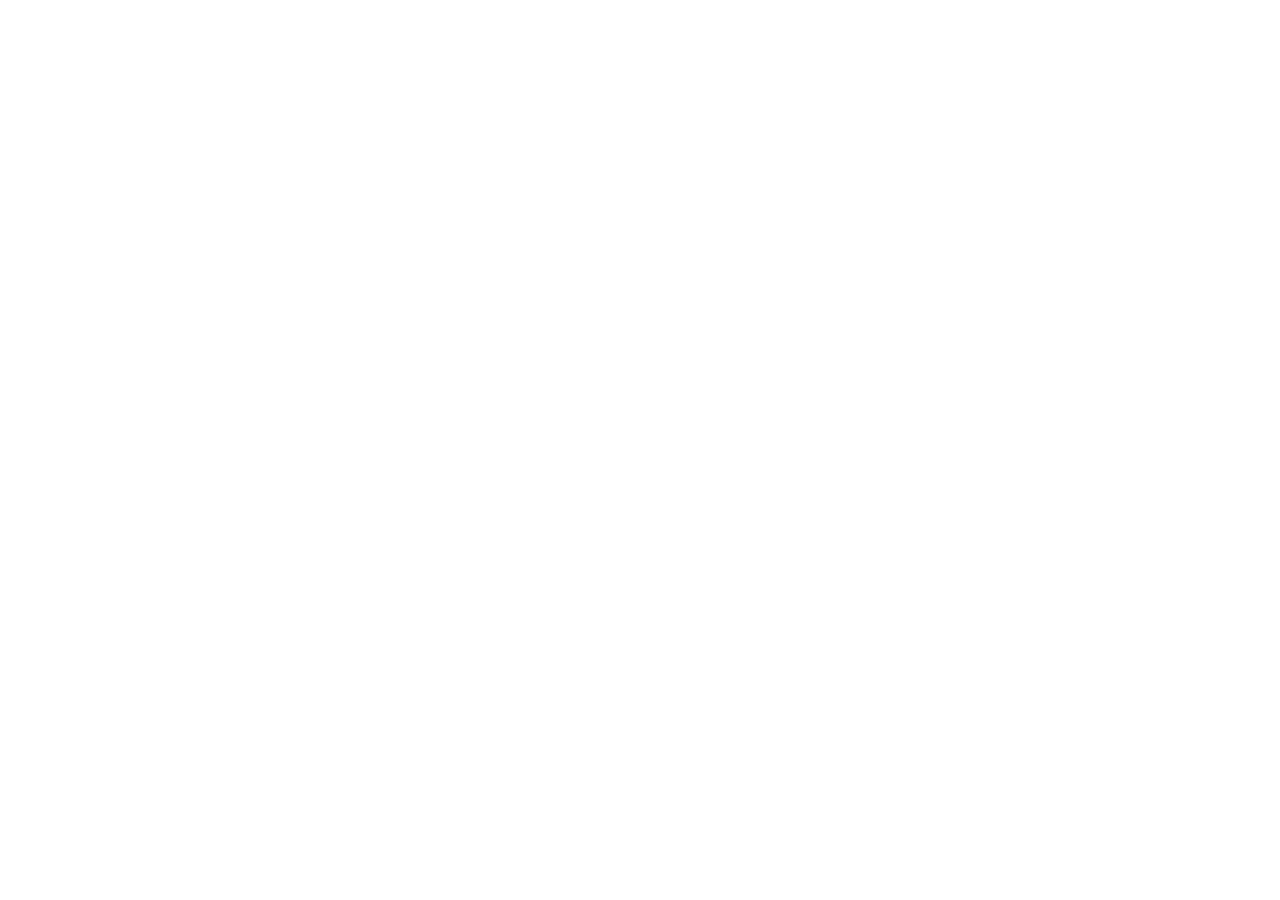
==== commit 7fda518c: "Turn the old address into a bridge to boltmind-site.github.io The site moved to https://boltmind-sit" ====
--- a/index.html
+++ b/index.html
@@ -1,15 +1,26 @@
 <!doctype html>
-<html lang="en-US"><head><meta charset="utf-8"><meta name="theme-color" content="#0b0d12"><meta name="viewport" content="width=device-width,initial-scale=1"><meta name="description" content="BoltMind Bot automates your Hero Zero routine. BoltMind Heroic Sense is a free mission advisor that ranks missions by XP or coins per energy. Separate products."><title>BoltMind &mdash; Tools for Hero Zero</title><link rel="icon" href="assets/boltmind.svg?v=20260926-brand8" type="image/svg+xml"><link rel="preconnect" href="https://fonts.googleapis.com"><link rel="preconnect" href="https://fonts.gstatic.com" crossorigin><link href="https://fonts.googleapis.com/css2?family=DM+Sans:wght@400;500;600;700&family=Manrope:wght@500;600;700;800&display=swap" rel="stylesheet"><link rel="stylesheet" href="styles.css?v=20261107-sense2"></head>
-<body><header class="topbar"><div class="shell nav"><a class="brand" href="#inicio" aria-label="BoltMind"><img src="assets/boltmind.svg?v=20260926-brand8" alt=""><span class="brand-name">Bolt<strong>Mind</strong></span></a><nav class="nav-links"><a href="#inicio" data-t="botNav"></a><a href="#heroic-sense">Heroic Sense</a><a href="#recursos" data-t="features"></a><a href="#programa" data-t="preview"></a><a href="#preco" data-t="lifetime"></a><a href="#avaliacoes" data-t="reviews"></a></nav><div class="nav-actions"><label class="language"><span class="sr-only">Language</span><select id="language"><option value="en" selected>EN - English</option><option value="pt">PT - Portugu&#234;s</option><option value="pl">PL - Polski</option><option value="el">EL - &#917;&#955;&#955;&#951;&#957;&#953;&#954;&#940;</option><option value="de">DE - Deutsch</option><option value="fr">FR - Fran&#231;ais</option></select></label><a class="button button-secondary" href="#suporte" data-t="account"></a><a class="button button-primary nav-buy" href="#preco" data-t="buy"></a></div></div></header>
-<main id="inicio"><div class="hero-band"><section class="hero shell"><div class="hero-copy"><a class="hero-pill" href="#programa"><span class="new-badge" data-platform="new"></span><span data-platform="announcement"></span><span aria-hidden="true">&#8594;</span></a><p class="eyebrow" data-t="botEyebrow"></p><h1 data-t="title"></h1><p class="hero-lead" data-t="lead"></p><ul class="hero-chips"><li data-platform="chip1"></li><li data-platform="chip2"></li><li data-platform="chip3"></li><li data-platform="chip4"></li></ul><div class="hero-actions"><a class="button button-primary hero-buy" href="#preco"><span data-t="buy"></span><span class="hero-buy-price price-inline"></span></a><a class="button button-discord" href="https://discord.gg/2xdGbxEz8" target="_blank" rel="noopener"><span data-t="discord"></span><span aria-hidden="true">&#8599;</span></a></div><p class="trust-line" data-t="trust"></p><button class="text-button" id="open-features" data-t="what"></button></div><figure class="hero-product"><div class="hero-window"><div class="hero-window-bar" aria-hidden="true"><i></i><i></i><i></i><span>BoltMind 4.2</span></div><button class="zoom-shot" type="button"><img src="assets/screenshots/desktop/geral.png?v=20261107" alt="BoltMind 4" width="1440" height="960"></button></div><img class="hero-mark" src="assets/boltmind.svg?v=20260926-brand8" alt="" width="88" height="88"></figure></section></div>
-
-<section class="value-strip"><div class="shell"><span data-t="lifetime"></span><span data-t="profiles"></span><span data-t="daily"></span><span>Discord + e-mail</span></div></section>
-<section class="section shell" id="recursos"><p class="eyebrow">BOLTMIND</p><h2 data-t="featuresTitle"></h2><p class="section-lead" data-t="featuresLead"></p><div class="feature-grid" id="feature-grid"></div></section>
-<section class="section screenshot-section" id="programa"><div class="shell"><p class="eyebrow" data-t="preview"></p><h2 data-t="screensTitle"></h2><p class="section-lead" data-t="shotNote"></p><div class="platform-tabs" id="platform-tabs" aria-label="Plataforma"></div><div class="tab-list" id="screenshot-tabs" role="tablist"></div><button class="gallery-shot zoom-shot" type="button"><img id="gallery-image" src="assets/screenshots/desktop/automacoes.png?v=20261107" alt="" loading="lazy" width="1440" height="960"></button><p class="gallery-caption" id="gallery-caption"></p><div class="price-section gallery-pricing" id="preco"><div><p class="eyebrow" data-t="lifetime"></p><h2 data-t="priceTitle"></h2><p class="section-lead" data-t="priceLead"></p><ul class="benefits"><li data-t="individual"></li><li data-t="updates"></li><li data-t="support"></li></ul><p class="risk-notice" role="note"><span><strong data-platform="riskTitle"></strong><span data-platform="riskNotice"></span></span></p><a class="button button-discord" href="https://discord.gg/2xdGbxEz8" target="_blank" rel="noopener" data-t="ask"></a></div><article class="price-card"><span class="plan-name" data-t="botNav"></span><p class="plan-caption" data-t="lifetime"></p><p class="platform-lifetime" data-platform="platformLifetime"></p><strong id="price-value"></strong><p data-t="onePayment"></p><a class="button button-primary purchase" href="https://pay.hotmart.com/J107735600B?bid=1790177595394" target="_blank" rel="noopener" data-t="buy"></a><p class="payment-note" data-t="payment"></p><p class="conversion-note"></p></article></div></div></section>
-<section class="section reviews-section" id="avaliacoes"><div class="shell"><p class="eyebrow" data-t="reviews"></p><h2 data-t="reviewsTitle"></h2><p class="section-lead" data-t="reviewsLead"></p><div class="review-layout"><div class="review-showcase"><div class="review-list" id="review-list" aria-live="polite"><p class="review-state" data-t="reviewsLoading"></p></div><div class="review-controls" id="review-controls" hidden><button type="button" class="review-nav" id="review-prev" aria-label="Previous review">←</button><p id="review-position" aria-live="polite"></p><button type="button" class="review-nav" id="review-next" aria-label="Next review">→</button></div></div><form class="review-form" id="review-form"><h3 id="review-form-title"></h3><p id="review-form-lead"></p><label><span id="review-name-label"></span><input id="review-name" name="name" type="text" required maxlength="80" autocomplete="nickname"></label><fieldset class="review-rating"><legend id="review-rating-label"></legend><div class="review-stars" role="radiogroup"><button type="button" data-rating="1" role="radio" aria-checked="false" aria-label="1 star">★</button><button type="button" data-rating="2" role="radio" aria-checked="false" aria-label="2 stars">★</button><button type="button" data-rating="3" role="radio" aria-checked="false" aria-label="3 stars">★</button><button type="button" data-rating="4" role="radio" aria-checked="false" aria-label="4 stars">★</button><button type="button" data-rating="5" role="radio" aria-checked="false" aria-label="5 stars">★</button></div></fieldset><label><span id="review-comment-label"></span><textarea id="review-comment" name="comment" required minlength="3" maxlength="1500"></textarea></label><button class="button button-primary" type="submit" id="review-submit"></button><p class="review-form-status" id="review-form-status" role="status" aria-live="polite"></p></form></div></div></section>
-<section class="section heroic-section" id="heroic-sense" aria-labelledby="heroic-title"><div class="shell"><div class="heroic-layout"><div class="heroic-copy"><p class="heroic-badge" data-t="senseNew"></p><p class="eyebrow" data-t="senseType"></p><h2 id="heroic-title">BoltMind Heroic Sense</h2><p class="section-lead" data-t="senseLead"></p><div class="heroic-criteria"><div><img src="assets/sense-xp.png" alt="" width="32" height="32"><strong data-t="senseXp"></strong></div><div><img src="assets/sense-coins.png" alt="" width="32" height="32"><strong data-t="senseCoins"></strong></div></div><p class="heroic-boundary" data-t="senseBoundary"></p><p class="heroic-free" data-t="senseFreeLabel"></p><div class="heroic-actions"><a class="button button-primary heroic-download" href="downloads/boltmind-heroic-sense-extension-v1.0.0.zip" download="BoltMind Heroic Sense Extension v1.0.0.zip"><span aria-hidden="true">&#8595;</span><span data-t="senseDownload"></span></a><a class="button heroic-tutorial" href="#heroic-sense-instalacao" data-open-tutorial><span aria-hidden="true">&#9776;</span><span data-t="senseTutorial"></span></a></div><p class="heroic-download-note" data-t="senseDownloadNote"></p><a class="heroic-windows" href="downloads/boltmind-heroic-sense-v0.3.0-free.zip" download="BoltMind Heroic Sense v0.3.0 FREE.zip" data-t="senseWindows"></a></div><figure class="heroic-real-shot"><button class="zoom-shot" type="button"><img src="assets/heroic-sense-extension.webp?v=20261107" alt="BoltMind Heroic Sense" loading="lazy" width="1454" height="775"></button><figcaption data-t="senseShotCaption"></figcaption></figure></div></div></section><section class="section support-section" id="suporte"><div class="shell"><p class="eyebrow" data-t="support"></p><h2 data-t="supportTitle"></h2><p class="section-lead" data-t="supportLead"></p><div class="support-cards"><article><h3 data-t="account"></h3><p data-t="accountLead"></p><button type="button" class="button button-secondary" data-open-support data-t="create"></button></article><article><h3 data-t="discord"></h3><p data-t="discordLead"></p><a class="button button-discord" href="https://discord.gg/2xdGbxEz8" target="_blank" rel="noopener" data-t="discord"></a></article></div></div></section>
-<section class="section shell faq"><h2 data-t="faq"></h2><div id="faq-list"></div></section></main>
-<footer><div class="shell"><a class="brand" href="#inicio" aria-label="BoltMind"><img src="assets/boltmind.svg?v=20260926-brand8" alt=""><span class="brand-name">Bolt<strong>Mind</strong></span></a><p data-t="footer"></p><a href="#suporte" data-t="account"></a></div></footer>
-<dialog id="features-dialog"><button class="close-dialog" aria-label="Close" data-close>&times;</button><p class="eyebrow">BOLTMIND / HERO ZERO</p><h2 data-t="what"></h2><div id="feature-details"></div><p data-t="more"></p><a class="button button-secondary checkout-details" id="dialog-checkout-link" href="#preco"></a></dialog>
-<dialog id="support-dialog" class="support-dialog"><button class="close-dialog" type="button" aria-label="Close" data-close>&times;</button><p class="eyebrow" data-t="supportFormKicker"></p><h2 data-t="supportFormTitle"></h2><p class="dialog-lead" data-t="supportFormLead"></p><p class="support-status" id="support-status" data-t="supportSent" hidden></p><form action="https://formsubmit.co/blackboltmax@gmail.com" method="POST"><input type="hidden" name="_subject" value="BoltMind - nova mensagem pelo site"><input type="hidden" name="_template" value="table"><input type="hidden" name="_captcha" value="true"><input type="hidden" name="_next" value="https://herozero-assistant.github.io/hero-zero-assistant/?support=sent#suporte"><input class="honeypot" type="text" name="_honey" tabindex="-1" autocomplete="off"><label><span data-t="supportName"></span><input name="name" type="text" required maxlength="80" autocomplete="name"></label><label><span data-t="supportEmail"></span><input name="email" type="email" required maxlength="160" autocomplete="email"></label><label><span data-t="supportTopic"></span><select name="topic" required><option value="Question" data-t="supportTopicQuestion"></option><option value="Suggestion" data-t="supportTopicSuggestion"></option><option value="Purchase" data-t="supportTopicPurchase"></option></select></label><label><span data-t="supportMessage"></span><textarea name="message" required minlength="10" maxlength="3000" data-ph="supportPlaceholder"></textarea></label><button class="button button-primary button-full" type="submit" data-t="supportSend"></button><small data-t="supportPrivacy"></small></form></dialog>
-<dialog id="image-dialog"><button class="close-dialog" aria-label="Close" data-close>&times;</button><img id="zoom-image" alt=""></dialog><script src="i18n-v2.js?v=20261107-v4b"></script><script src="support.js?v=20260925-support1"></script><script src="features.js?v=20261107-v4"></script><script src="faq.js?v=20261107-v4b"></script><script src="reviews.js?v=20260926-final1"></script><script src="platform-copy.js?v=20261107-sense1"></script><script src="sense-tutorial.js?v=20261107-1"></script><script src="app.js?v=20261107-v4b"></script></body></html>
+<html lang="en">
+<head>
+<meta charset="utf-8">
+<meta name="viewport" content="width=device-width,initial-scale=1">
+<meta name="robots" content="noindex">
+<title>BoltMind &mdash; moved to boltmind-site.github.io</title>
+<link rel="canonical" href="https://boltmind-site.github.io/">
+<meta http-equiv="refresh" content="0; url=https://boltmind-site.github.io/">
+<script>
+(() => {
+  // Keep the page section (#...) and query (?...) of the old link.
+  const base = 'https://boltmind-site.github.io/';
+  const extra = '';
+  location.replace(base + extra + location.search + (location.hash || ''));
+})();
+</script>
+<style>body{margin:0;display:grid;place-items:center;min-height:100vh;background:#0d1a2e;color:#e6edf7;font:16px/1.6 Arial,sans-serif;text-align:center}a{color:#42c9ef}</style>
+</head>
+<body>
+<main>
+<p>BoltMind moved to a new address / O BoltMind mudou de endereço:</p>
+<p><a href="https://boltmind-site.github.io/">boltmind-site.github.io</a></p>
+</main>
+</body>
+</html>
